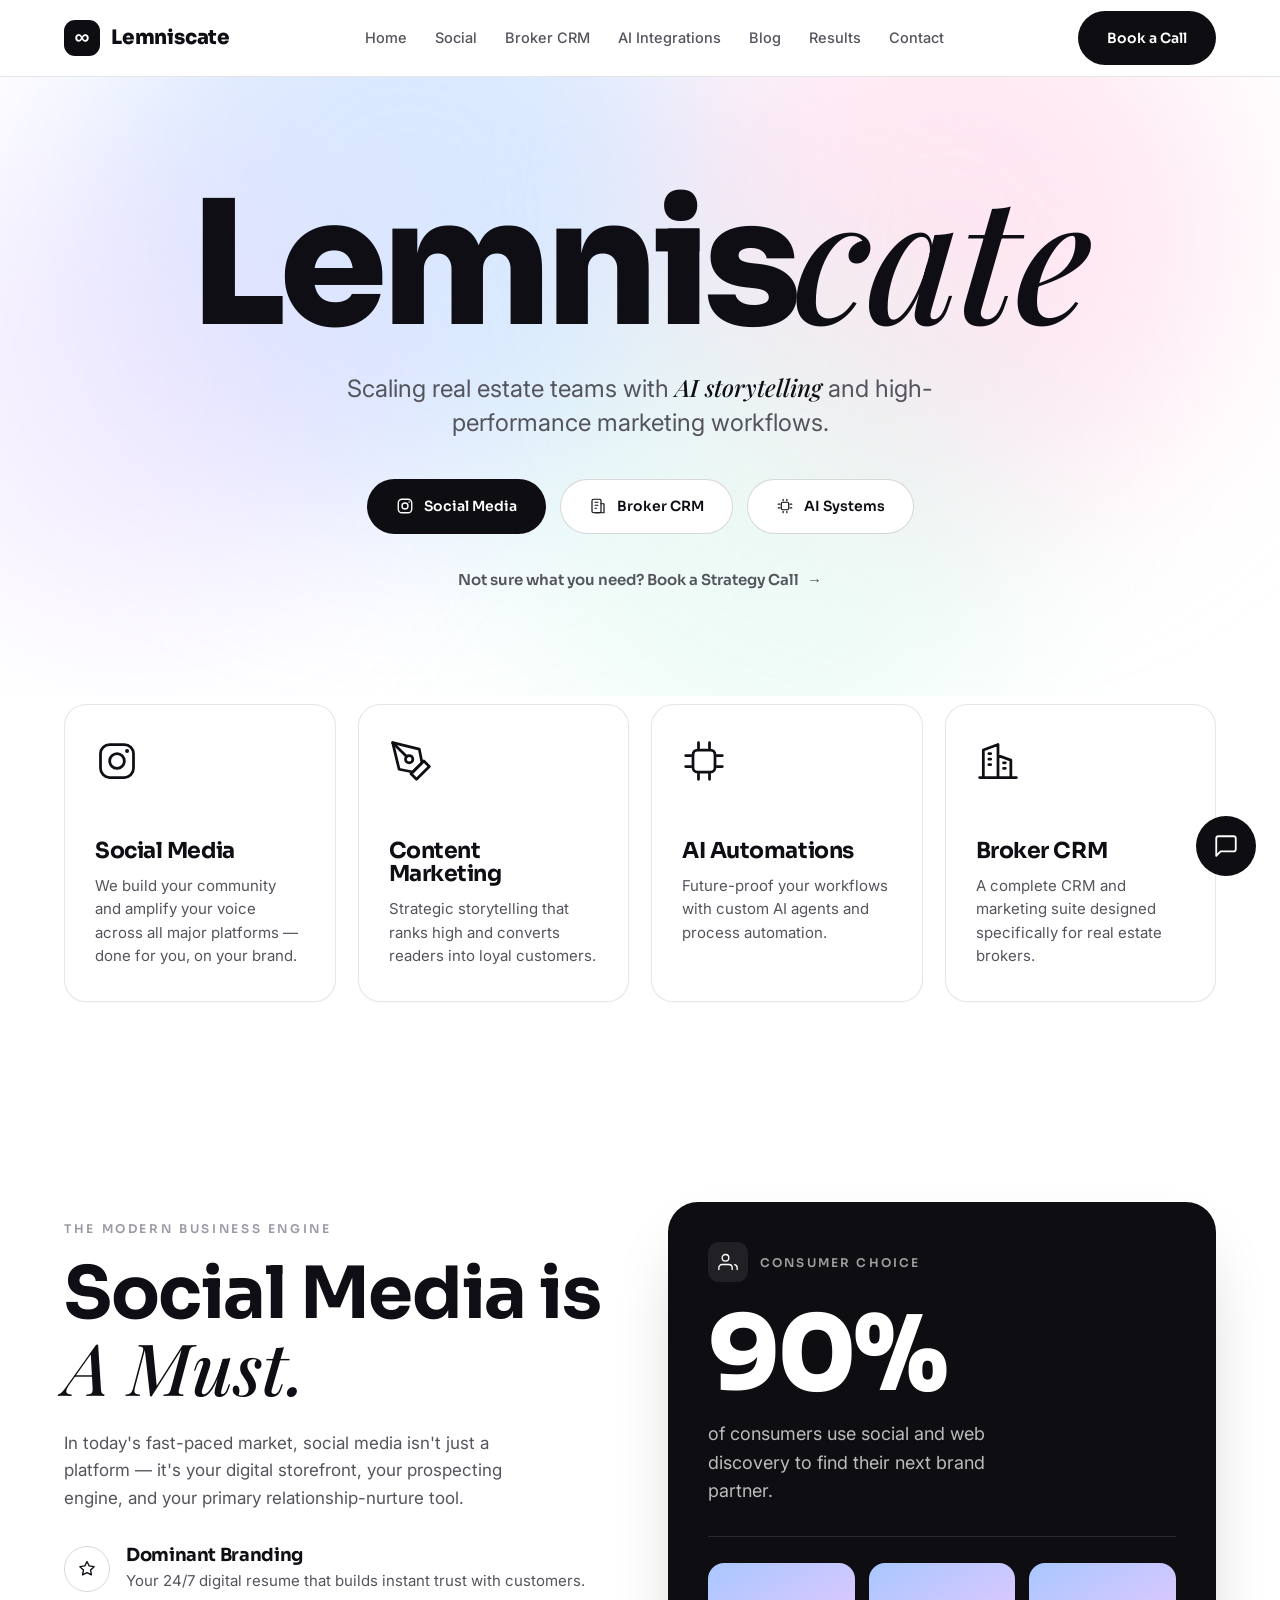
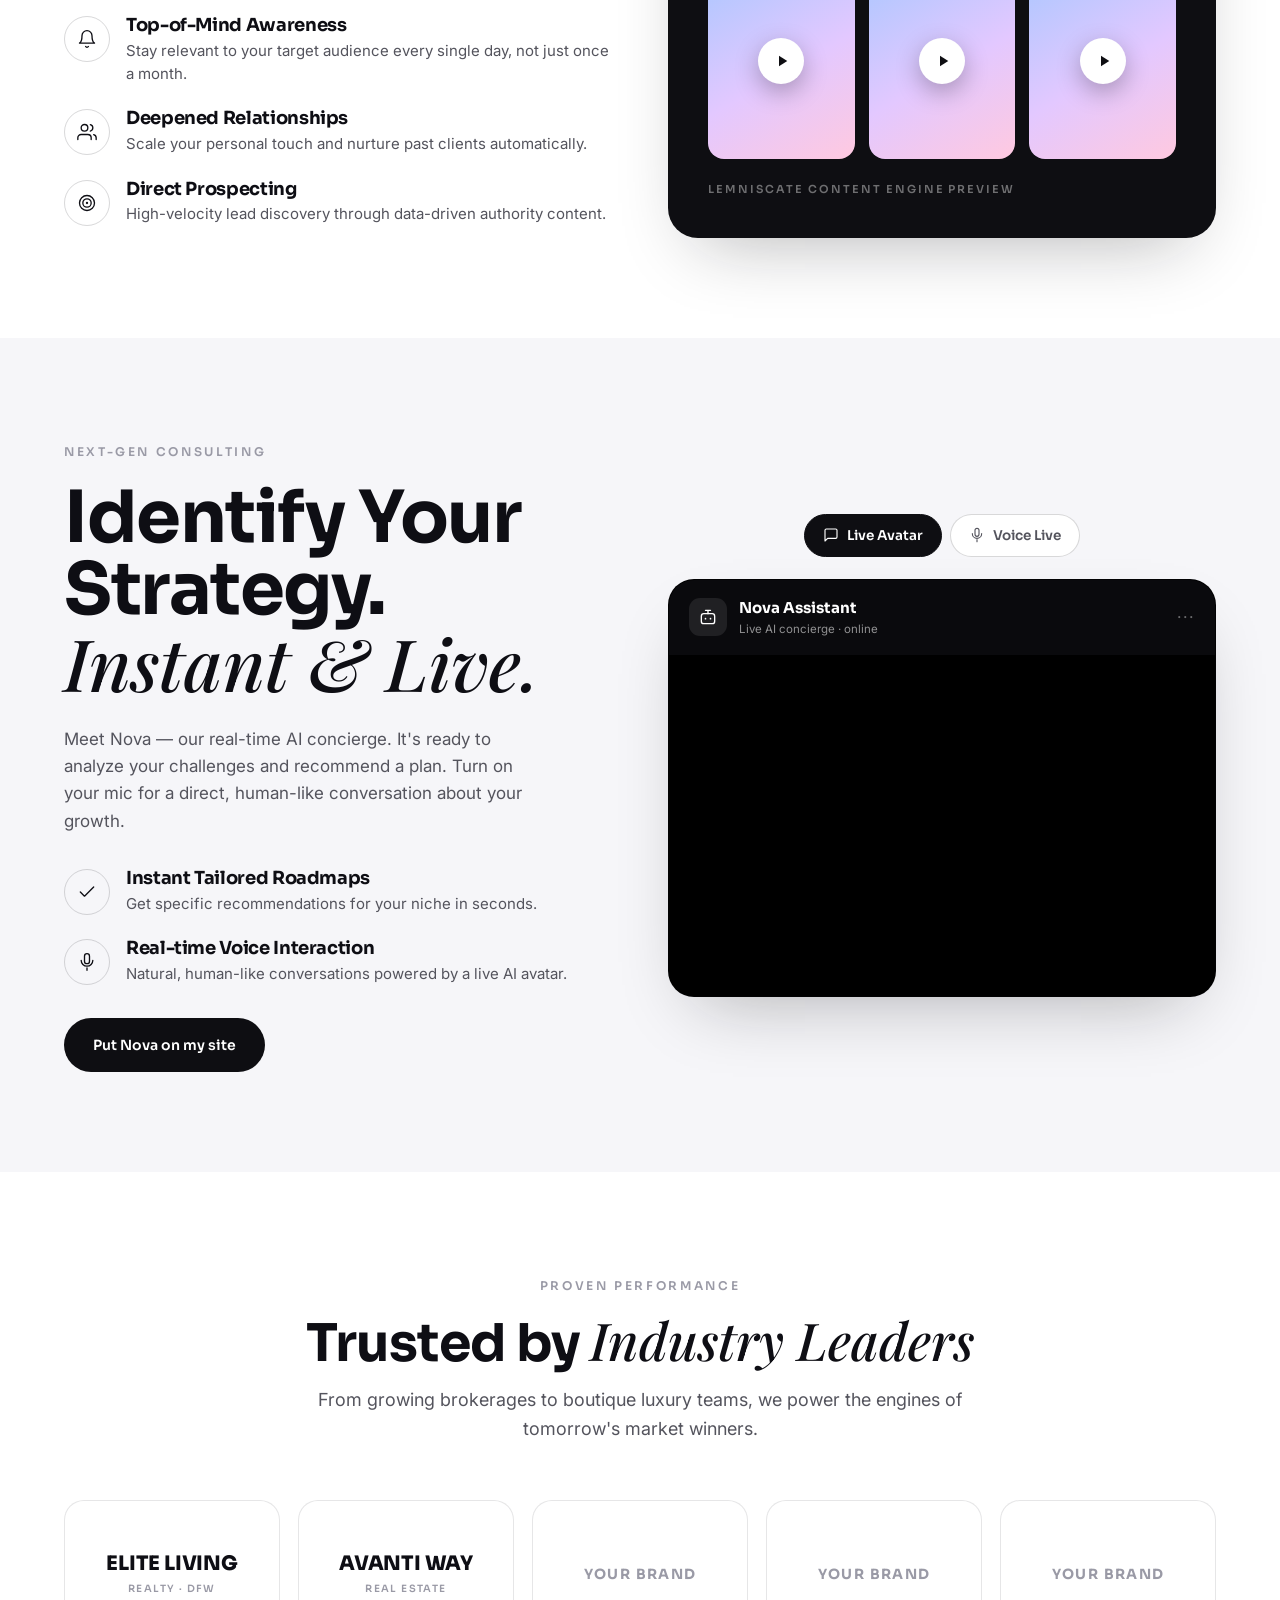
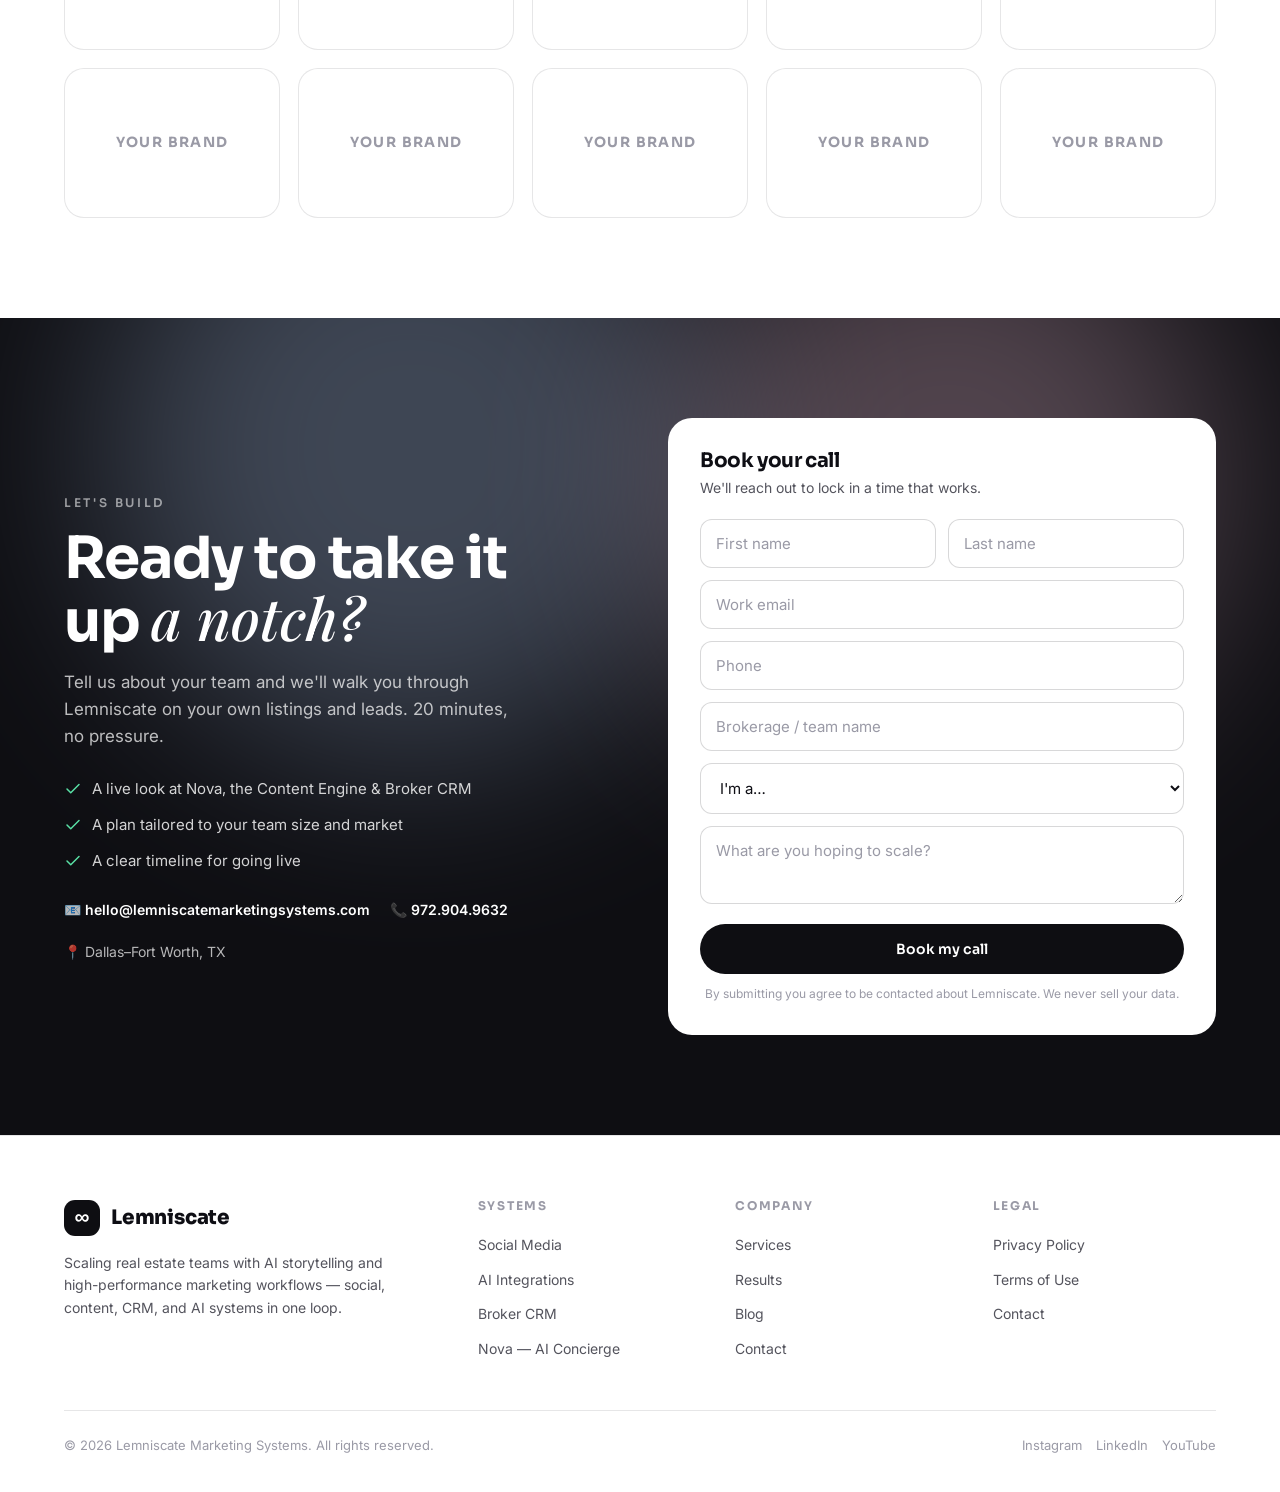
==== index.html @ b18d8cfb "Add Broker CRM page (Back Boss) Build broker-crm.html mirroring the Marketingverse Broker CRM page, " ====
<!DOCTYPE html>
<html lang="en">
<head>
<meta charset="UTF-8">
<meta name="viewport" content="width=device-width, initial-scale=1.0">
<title>Lemniscate — Scaling Real Estate Teams with AI Storytelling</title>
<meta name="description" content="Lemniscate scales real estate teams with AI storytelling and high-performance marketing workflows — automated social &amp; content, a broker CRM, and AI systems that work your leads 24/7. Book a call.">
<meta property="og:title" content="Lemniscate — AI Marketing Systems for Real Estate">
<meta property="og:description" content="Scaling brands with AI storytelling and high-performance social workflows. Automated content, a broker CRM, and AI systems in one loop.">
<meta property="og:type" content="website">
<link rel="preconnect" href="https://fonts.googleapis.com">
<link rel="preconnect" href="https://fonts.gstatic.com" crossorigin>
<link href="https://fonts.googleapis.com/css2?family=Sora:wght@400;500;600;700;800&family=Inter:wght@400;500;600&family=Playfair+Display:ital,wght@0,600;0,700;1,500;1,600&display=swap" rel="stylesheet">
<link rel="stylesheet" href="assets/styles.css">
</head>
<body>

<span id="home"></span>

<!-- ===== NAV ===== -->
<header>
  <nav class="wrap">
    <a href="#home" class="logo"><span class="mark">∞</span> Lemniscate</a>
    <div class="nav-links" id="navLinks">
      <a href="#home">Home</a>
      <a href="social.html">Social</a>
      <a href="broker-crm.html">Broker CRM</a>
      <a href="#ai">AI Integrations</a>
      <a href="#blog">Blog</a>
      <a href="#results">Results</a>
      <a href="#contact">Contact</a>
      <a href="#contact" class="btn btn-primary" style="margin-top:10px">Book a Call</a>
    </div>
    <div class="nav-cta">
      <a href="#contact" class="btn btn-primary">Book a Call</a>
      <button class="burger" id="burger" aria-label="Menu"><span></span><span></span><span></span></button>
    </div>
  </nav>
</header>

<!-- ===== HERO ===== -->
<section class="hero">
  <div class="wash"><div class="blob b1"></div><div class="blob b2"></div><div class="blob b3"></div><div class="blob b4"></div></div>
  <div class="wrap">
    <h1 class="word">Lemnis<span class="tail">cate</span></h1>
    <p class="lead">Scaling real estate teams with <span class="serif">AI storytelling</span> and high-performance marketing workflows.</p>
    <div class="hero-cta">
      <a href="social.html" class="btn btn-primary">
        <svg viewBox="0 0 24 24" fill="none" stroke="currentColor" stroke-width="1.8" stroke-linecap="round" stroke-linejoin="round"><rect x="3" y="3" width="18" height="18" rx="5"/><circle cx="12" cy="12" r="4"/><circle cx="17.5" cy="6.5" r="1" fill="currentColor" stroke="none"/></svg>
        Social Media</a>
      <a href="broker-crm.html" class="btn btn-ghost">
        <svg viewBox="0 0 24 24" fill="none" stroke="currentColor" stroke-width="1.6" stroke-linecap="round" stroke-linejoin="round"><rect x="4" y="3" width="12" height="18" rx="2"/><path d="M8 7h4M8 11h4M8 15h2"/><path d="M16 9h4v12H8"/></svg>
        Broker CRM</a>
      <a href="#ai" class="btn btn-ghost">
        <svg viewBox="0 0 24 24" fill="none" stroke="currentColor" stroke-width="1.6" stroke-linecap="round" stroke-linejoin="round"><rect x="7" y="7" width="10" height="10" rx="2"/><path d="M9.5 3v2M14.5 3v2M9.5 19v2M14.5 19v2M3 9.5h2M3 14.5h2M19 9.5h2M19 14.5h2"/></svg>
        AI Systems</a>
    </div>
    <a href="#contact" class="hero-strategy">Not sure what you need? Book a Strategy Call <span class="ar">→</span></a>
  </div>
</section>

<!-- ===== SERVICE CARDS ===== -->
<section class="sec-pad" style="padding-top:8px" id="services"><div class="wrap">
  <div class="svc-grid">
    <div class="svc" id="social">
      <div class="ic"><svg viewBox="0 0 24 24" fill="none" stroke="currentColor" stroke-linecap="round" stroke-linejoin="round"><rect x="3" y="3" width="18" height="18" rx="5"/><circle cx="12" cy="12" r="4"/><circle cx="17.5" cy="6.5" r="1.1" fill="currentColor" stroke="none"/></svg></div>
      <h3>Social Media</h3>
      <p>We build your community and amplify your voice across all major platforms — done for you, on your brand.</p>
    </div>
    <div class="svc">
      <div class="ic"><svg viewBox="0 0 24 24" fill="none" stroke="currentColor" stroke-linecap="round" stroke-linejoin="round"><path d="M12 19l7-7 3 3-7 7-3-3z"/><path d="M18 13l-1.5-7.5L2 2l3.5 14.5L13 18z"/><path d="M2 2l7.586 7.586"/><circle cx="11" cy="11" r="2"/></svg></div>
      <h3>Content Marketing</h3>
      <p>Strategic storytelling that ranks high and converts readers into loyal customers.</p>
    </div>
    <div class="svc">
      <div class="ic"><svg viewBox="0 0 24 24" fill="none" stroke="currentColor" stroke-linecap="round" stroke-linejoin="round"><rect x="6" y="6" width="12" height="12" rx="2.5"/><path d="M9 2v3M15 2v3M9 19v3M15 19v3M2 9h3M2 15h3M19 9h3M19 15h3"/></svg></div>
      <h3>AI Automations</h3>
      <p>Future-proof your workflows with custom AI agents and process automation.</p>
    </div>
    <div class="svc">
      <div class="ic"><svg viewBox="0 0 24 24" fill="none" stroke="currentColor" stroke-linecap="round" stroke-linejoin="round"><path d="M4 21V6l8-3v18M12 21V9l7 2.5V21"/><path d="M2 21h20"/><path d="M7 8h1M7 11h1M7 14h1M15 13h1M15 16h1"/></svg></div>
      <h3>Broker CRM</h3>
      <p>A complete CRM and marketing suite designed specifically for real estate brokers.</p>
    </div>
  </div>
</div></section>

<!-- ===== MODERN BUSINESS ENGINE ===== -->
<section class="sec-pad"><div class="wrap">
  <div class="split">
    <div class="copy">
      <span class="eyebrow">The Modern Business Engine</span>
      <h2>Social Media is<br><span class="serif">A Must.</span></h2>
      <p>In today's fast-paced market, social media isn't just a platform — it's your digital storefront, your prospecting engine, and your primary relationship-nurture tool.</p>
      <div class="feat-list">
        <div class="feat">
          <div class="fi"><svg viewBox="0 0 24 24" fill="none" stroke="currentColor" stroke-linecap="round" stroke-linejoin="round"><path d="M12 3l2.6 5.3 5.9.9-4.2 4.1 1 5.8-5.3-2.8-5.3 2.8 1-5.8L3.5 9.2l5.9-.9z"/></svg></div>
          <div><h4>Dominant Branding</h4><p>Your 24/7 digital resume that builds instant trust with customers.</p></div>
        </div>
        <div class="feat">
          <div class="fi"><svg viewBox="0 0 24 24" fill="none" stroke="currentColor" stroke-linecap="round" stroke-linejoin="round"><path d="M18 8a6 6 0 0 0-12 0c0 7-3 9-3 9h18s-3-2-3-9"/><path d="M13.7 21a2 2 0 0 1-3.4 0"/></svg></div>
          <div><h4>Top-of-Mind Awareness</h4><p>Stay relevant to your target audience every single day, not just once a month.</p></div>
        </div>
        <div class="feat">
          <div class="fi"><svg viewBox="0 0 24 24" fill="none" stroke="currentColor" stroke-linecap="round" stroke-linejoin="round"><path d="M17 21v-2a4 4 0 0 0-4-4H5a4 4 0 0 0-4 4v2"/><circle cx="9" cy="7" r="4"/><path d="M23 21v-2a4 4 0 0 0-3-3.87M16 3.13a4 4 0 0 1 0 7.75"/></svg></div>
          <div><h4>Deepened Relationships</h4><p>Scale your personal touch and nurture past clients automatically.</p></div>
        </div>
        <div class="feat">
          <div class="fi"><svg viewBox="0 0 24 24" fill="none" stroke="currentColor" stroke-linecap="round" stroke-linejoin="round"><circle cx="12" cy="12" r="9"/><circle cx="12" cy="12" r="5"/><circle cx="12" cy="12" r="1.4" fill="currentColor" stroke="none"/></svg></div>
          <div><h4>Direct Prospecting</h4><p>High-velocity lead discovery through data-driven authority content.</p></div>
        </div>
      </div>
    </div>
    <div class="darkcard">
      <div class="klab"><span class="kbox"><svg viewBox="0 0 24 24" fill="none" stroke="currentColor" stroke-linecap="round" stroke-linejoin="round"><path d="M17 21v-2a4 4 0 0 0-4-4H5a4 4 0 0 0-4 4v2"/><circle cx="9" cy="7" r="4"/><path d="M23 21v-2a4 4 0 0 0-3-3.87"/></svg></span> Consumer Choice</div>
      <div class="big">90%</div>
      <div class="sub">of consumers use social and web discovery to find their next brand partner.</div>
      <div class="divider"></div>
      <div class="thumbs">
        <div class="thumb"><span class="play"><svg viewBox="0 0 24 24" fill="currentColor"><path d="M8 5v14l11-7z"/></svg></span></div>
        <div class="thumb"><span class="play"><svg viewBox="0 0 24 24" fill="currentColor"><path d="M8 5v14l11-7z"/></svg></span></div>
        <div class="thumb"><span class="play"><svg viewBox="0 0 24 24" fill="currentColor"><path d="M8 5v14l11-7z"/></svg></span></div>
      </div>
      <div class="darkcap">Lemniscate Content Engine Preview</div>
    </div>
  </div>
</div></section>

<!-- ===== NEXT-GEN CONSULTING / AI ===== -->
<section class="sec-pad" style="background:var(--bg-2)" id="ai"><div class="wrap">
  <div class="split">
    <div class="copy">
      <span class="eyebrow">Next-Gen Consulting</span>
      <h2>Identify Your Strategy.<br><span class="serif">Instant &amp; Live.</span></h2>
      <p>Meet Nova — our real-time AI concierge. It's ready to analyze your challenges and recommend a plan. Turn on your mic for a direct, human-like conversation about your growth.</p>
      <div class="feat-list">
        <div class="feat">
          <div class="fi"><svg viewBox="0 0 24 24" fill="none" stroke="currentColor" stroke-linecap="round" stroke-linejoin="round"><path d="M20 6L9 17l-5-5"/></svg></div>
          <div><h4>Instant Tailored Roadmaps</h4><p>Get specific recommendations for your niche in seconds.</p></div>
        </div>
        <div class="feat">
          <div class="fi"><svg viewBox="0 0 24 24" fill="none" stroke="currentColor" stroke-linecap="round" stroke-linejoin="round"><rect x="9" y="2" width="6" height="12" rx="3"/><path d="M5 10a7 7 0 0 0 14 0M12 19v3"/></svg></div>
          <div><h4>Real-time Voice Interaction</h4><p>Natural, human-like conversations powered by a live AI avatar.</p></div>
        </div>
      </div>
      <a href="#contact" class="btn btn-primary" style="margin-top:32px">Put Nova on my site</a>
    </div>
    <div>
      <div class="nova-toggle">
        <span class="tg on"><svg viewBox="0 0 24 24" fill="none" stroke="currentColor" stroke-linecap="round" stroke-linejoin="round"><path d="M21 15a2 2 0 0 1-2 2H7l-4 4V5a2 2 0 0 1 2-2h14a2 2 0 0 1 2 2z"/></svg> Live Avatar</span>
        <span class="tg"><svg viewBox="0 0 24 24" fill="none" stroke="currentColor" stroke-linecap="round" stroke-linejoin="round"><rect x="9" y="2" width="6" height="12" rx="3"/><path d="M5 10a7 7 0 0 0 14 0M12 19v3"/></svg> Voice Live</span>
      </div>
      <div class="nova-stage">
        <div class="bar">
          <span class="bot"><svg viewBox="0 0 24 24" fill="none" stroke="currentColor" stroke-linecap="round" stroke-linejoin="round"><rect x="4" y="8" width="16" height="12" rx="3"/><path d="M12 8V4M9 4h6"/><circle cx="9" cy="14" r="1" fill="currentColor" stroke="none"/><circle cx="15" cy="14" r="1" fill="currentColor" stroke="none"/></svg></span>
          <div><div class="nm">Nova Assistant</div><div class="st">Live AI concierge · online</div></div>
          <span class="dots">···</span>
        </div>
        <iframe id="novaAvatar" allow="microphone" title="Nova — Lemniscate AI Concierge"></iframe>
      </div>
    </div>
  </div>
</div></section>

<!-- ===== PROVEN PERFORMANCE / TRUSTED BY ===== -->
<section class="sec-pad" id="results"><div class="wrap">
  <div class="sec-head">
    <span class="eyebrow">Proven Performance</span>
    <h2>Trusted by <span class="serif">Industry Leaders</span></h2>
    <p>From growing brokerages to boutique luxury teams, we power the engines of tomorrow's market winners.</p>
  </div>
  <!-- Replace the placeholder tiles below with real client logos/names as they come online.
       Only Elite Living Realty and Avanti Way are shown as real relationships — do NOT
       add brands Lemniscate hasn't actually worked with. -->
  <div class="trust-grid">
    <div class="lg"><div><div class="nm">ELITE LIVING</div><div class="sm">Realty · DFW</div></div></div>
    <div class="lg"><div><div class="nm">AVANTI WAY</div><div class="sm">Real Estate</div></div></div>
    <div class="lg ph"><div class="nm">Your Brand</div></div>
    <div class="lg ph"><div class="nm">Your Brand</div></div>
    <div class="lg ph"><div class="nm">Your Brand</div></div>
    <div class="lg ph"><div class="nm">Your Brand</div></div>
    <div class="lg ph"><div class="nm">Your Brand</div></div>
    <div class="lg ph"><div class="nm">Your Brand</div></div>
    <div class="lg ph"><div class="nm">Your Brand</div></div>
    <div class="lg ph"><div class="nm">Your Brand</div></div>
  </div>
</div></section>

<!-- ===== BLOG (placeholder anchor) ===== -->
<span id="blog"></span>

<!-- ===== FINAL CTA / CONTACT ===== -->
<section class="cta sec-pad" id="contact">
  <div class="wash"><div class="blob b1"></div><div class="blob b2"></div></div>
  <div class="wrap">
    <div class="cta-grid">
      <div>
        <span class="eyebrow" style="color:rgba(255,255,255,.55)">Let's build</span>
        <h2 style="margin-top:14px">Ready to take it<br>up <span class="serif">a notch?</span></h2>
        <p class="lead">Tell us about your team and we'll walk you through Lemniscate on your own listings and leads. 20 minutes, no pressure.</p>
        <div class="pt"><svg viewBox="0 0 24 24" fill="none" stroke="currentColor" stroke-width="2" stroke-linecap="round" stroke-linejoin="round"><path d="M20 6L9 17l-5-5"/></svg> A live look at Nova, the Content Engine &amp; Broker CRM</div>
        <div class="pt"><svg viewBox="0 0 24 24" fill="none" stroke="currentColor" stroke-width="2" stroke-linecap="round" stroke-linejoin="round"><path d="M20 6L9 17l-5-5"/></svg> A plan tailored to your team size and market</div>
        <div class="pt"><svg viewBox="0 0 24 24" fill="none" stroke="currentColor" stroke-width="2" stroke-linecap="round" stroke-linejoin="round"><path d="M20 6L9 17l-5-5"/></svg> A clear timeline for going live</div>
        <div class="ways">
          <span>📧 <a href="mailto:hello@lemniscatemarketingsystems.com">hello@lemniscatemarketingsystems.com</a></span>
          <span>📞 <a href="tel:9729049632">972.904.9632</a></span>
          <span>📍 Dallas–Fort Worth, TX</span>
        </div>
      </div>
      <div class="form-card">
        <h3>Book your call</h3>
        <div class="fh">We'll reach out to lock in a time that works.</div>
        <div id="formMsg" class="form-msg"></div>
        <form id="demoForm" novalidate>
          <div class="row2">
            <div class="fld"><input id="fFirst" type="text" placeholder="First name" autocomplete="given-name" required></div>
            <div class="fld"><input id="fLast" type="text" placeholder="Last name" autocomplete="family-name"></div>
          </div>
          <div class="fld"><input id="fEmail" type="email" placeholder="Work email" autocomplete="email" required></div>
          <div class="fld"><input id="fPhone" type="tel" placeholder="Phone" autocomplete="tel" required></div>
          <div class="fld"><input id="fCompany" type="text" placeholder="Brokerage / team name"></div>
          <div class="fld"><select id="fRole">
            <option value="">I'm a…</option>
            <option>Solo agent</option><option>Team lead</option><option>Broker / owner</option><option>Marketing / ops</option><option>Other</option>
          </select></div>
          <div class="fld"><textarea id="fMsg" placeholder="What are you hoping to scale?"></textarea></div>
          <button type="submit" class="btn btn-primary" id="fSubmit" style="width:100%">Book my call</button>
          <div class="form-note">By submitting you agree to be contacted about Lemniscate. We never sell your data.</div>
        </form>
      </div>
    </div>
  </div>
</section>

<!-- ===== FOOTER ===== -->
<footer><div class="wrap">
  <div class="foot-grid">
    <div class="foot-brand">
      <a href="#home" class="logo"><span class="mark">∞</span> Lemniscate</a>
      <p>Scaling real estate teams with AI storytelling and high-performance marketing workflows — social, content, CRM, and AI systems in one loop.</p>
    </div>
    <div class="foot-col"><h4>Systems</h4>
      <a href="social.html">Social Media</a>
      <a href="#ai">AI Integrations</a>
      <a href="broker-crm.html">Broker CRM</a>
      <a href="#ai">Nova — AI Concierge</a>
    </div>
    <div class="foot-col"><h4>Company</h4>
      <a href="#services">Services</a>
      <a href="#results">Results</a>
      <a href="#blog">Blog</a>
      <a href="#contact">Contact</a>
    </div>
    <div class="foot-col"><h4>Legal</h4>
      <a href="/privacy-policy.html">Privacy Policy</a>
      <a href="/terms-of-use.html">Terms of Use</a>
      <a href="mailto:hello@lemniscatemarketingsystems.com">Contact</a>
    </div>
  </div>
  <div class="foot-bottom">
    <span>© <span id="yr"></span> Lemniscate Marketing Systems. All rights reserved.</span>
    <div class="soc"><a href="#">Instagram</a><a href="#">LinkedIn</a><a href="#">YouTube</a></div>
  </div>
</div></footer>

<!-- ===== FLOATING BUTTONS ===== -->
<button class="to-top" id="toTop" aria-label="Back to top"><svg viewBox="0 0 24 24" fill="none" stroke="currentColor" stroke-width="2" stroke-linecap="round" stroke-linejoin="round"><path d="M12 19V5M5 12l7-7 7 7"/></svg></button>
<a class="chat-fab" href="#contact" aria-label="Chat with us"><svg viewBox="0 0 24 24" fill="none" stroke="currentColor" stroke-width="1.7" stroke-linecap="round" stroke-linejoin="round"><path d="M21 15a2 2 0 0 1-2 2H7l-4 4V5a2 2 0 0 1 2-2h14a2 2 0 0 1 2 2z"/></svg></a>

<script src="assets/app.js"></script>

<!-- ============================================================
     GHL CHAT WIDGET (bottom-right) — optional.
     To use a real LeadConnector chat widget instead of the static
     chat button above, add Lemniscate's widget id and uncomment:
  <script src="https://beta.leadconnectorhq.com/loader.js"
          data-resources-url="https://beta.leadconnectorhq.com/chat-widget/loader.js"
          data-widget-id="YOUR_LEMNISCATE_WIDGET_ID"></script>
     ============================================================ -->

</body>
</html>
---- assets/styles.css ----
:root{
    --bg:#ffffff; --bg-2:#f6f6f9; --panel:#ffffff; --dark:#0e0e12;
    --ink:#0e0e14; --ink-2:#54545d; --ink-3:#9a9aa6;
    --line:rgba(14,14,20,.10); --line-2:rgba(14,14,20,.16);
    --accent:#635bff;
    --shadow:0 1px 2px rgba(14,14,20,.04),0 18px 44px -22px rgba(14,14,20,.22);
    --shadow-lg:0 30px 70px -30px rgba(14,14,20,.32);
    --ease:cubic-bezier(.16,1,.3,1);
    --wrap:1200px;
  }
  *{margin:0;padding:0;box-sizing:border-box}
  html{scroll-behavior:smooth;overflow-x:clip}
  body{font-family:'Inter',system-ui,sans-serif;background:var(--bg);color:var(--ink);line-height:1.6;-webkit-font-smoothing:antialiased;overflow-x:clip}
  a{color:inherit;text-decoration:none}
  h1,h2,h3,h4{font-family:'Sora',sans-serif;font-weight:700;letter-spacing:-.02em;line-height:1.05}
  .serif{font-family:'Playfair Display',serif;font-style:italic;font-weight:500;letter-spacing:0}
  .wrap{max-width:var(--wrap);margin:0 auto;padding:0 24px}
  .eyebrow{display:inline-flex;align-items:center;gap:9px;font-family:'Sora',sans-serif;font-weight:600;font-size:12px;letter-spacing:.22em;text-transform:uppercase;color:var(--ink-3)}
  .btn{display:inline-flex;align-items:center;justify-content:center;gap:10px;font-family:'Sora',sans-serif;font-weight:600;font-size:14px;padding:15px 28px;border-radius:100px;cursor:pointer;border:1px solid transparent;transition:.25s var(--ease);white-space:nowrap}
  .btn svg{width:18px;height:18px}
  .btn-primary{background:var(--dark);color:#fff}
  .btn-primary:hover{transform:translateY(-2px);box-shadow:var(--shadow-lg)}
  .btn-ghost{background:#fff;border-color:var(--line-2);color:var(--ink)}
  .btn-ghost:hover{border-color:var(--ink);transform:translateY(-2px)}
  .btn-light{background:#fff;color:var(--dark)}
  .btn-light:hover{transform:translateY(-2px);box-shadow:0 20px 50px -20px rgba(0,0,0,.5)}
  section{position:relative}
  .sec-pad{padding:100px 0}
  .sec-head{max-width:720px;margin:0 auto 56px;text-align:center}
  .sec-head h2{font-size:clamp(30px,4.8vw,52px);margin:16px 0 14px}
  .sec-head p{color:var(--ink-2);font-size:clamp(15px,2vw,18px)}

  /* ---------- nav ---------- */
  header{position:sticky;top:0;z-index:100;background:rgba(255,255,255,.82);border-bottom:1px solid var(--line)}
  @supports((backdrop-filter:blur(1px)) or (-webkit-backdrop-filter:blur(1px))){
    @media(min-width:981px){header{background:rgba(255,255,255,.68);backdrop-filter:blur(16px) saturate(150%);-webkit-backdrop-filter:blur(16px) saturate(150%)}}
  }
  nav{display:flex;align-items:center;justify-content:space-between;gap:18px;height:76px}
  .logo{display:flex;align-items:center;gap:11px;font-family:'Sora',sans-serif;font-weight:800;font-size:20px;letter-spacing:-.01em}
  .logo .mark{width:36px;height:36px;display:grid;place-items:center;font-size:21px;border-radius:11px;background:var(--dark);color:#fff}
  .nav-links{display:flex;align-items:center;gap:28px}
  .nav-links a{font-size:14.5px;color:var(--ink-2);font-weight:500;transition:.2s}
  .nav-links a:hover{color:var(--ink)}
  .nav-links .btn-primary{display:none}
  .nav-cta{display:flex;align-items:center;gap:14px}
  .burger{display:none;flex-direction:column;gap:5px;background:none;border:0;cursor:pointer;padding:8px}
  .burger span{width:24px;height:2px;background:var(--ink);border-radius:2px;transition:.3s}

  /* ---------- pastel washes ---------- */
  .wash{position:absolute;inset:0;z-index:0;pointer-events:none;overflow:hidden}
  .wash .blob{position:absolute;border-radius:50%;filter:blur(90px)}
  .wash .b1{width:620px;height:620px;background:#bcd7ff;top:-180px;left:8%;opacity:.55}
  .wash .b2{width:560px;height:560px;background:#ffcfe6;top:-120px;right:4%;opacity:.5}
  .wash .b3{width:520px;height:520px;background:#d3f7ea;top:180px;left:40%;opacity:.4}
  .wash .b4{width:480px;height:480px;background:#e7d9ff;top:60px;left:-8%;opacity:.45}

  /* ---------- hero ---------- */
  .hero{position:relative;overflow:hidden;padding:96px 0 104px;text-align:center}
  .hero .wrap{position:relative;z-index:1}
  .hero .word{font-family:'Sora',sans-serif;font-weight:800;letter-spacing:-.04em;line-height:.92;font-size:clamp(64px,13.5vw,190px)}
  .hero .word .tail{font-family:'Playfair Display',serif;font-style:italic;font-weight:500;letter-spacing:-.01em}
  .hero p.lead{max-width:640px;margin:26px auto 40px;font-size:clamp(18px,2.4vw,24px);color:var(--ink-2);line-height:1.4}
  .hero p.lead .serif{color:var(--ink)}
  .hero-cta{display:flex;gap:14px;justify-content:center;flex-wrap:wrap}
  .hero-strategy{margin-top:34px;font-family:'Sora',sans-serif;font-weight:600;font-size:15px;color:var(--ink-2);display:inline-flex;align-items:center;gap:8px;transition:.2s}
  .hero-strategy:hover{color:var(--ink)}
  .hero-strategy .ar{transition:.25s var(--ease)}
  .hero-strategy:hover .ar{transform:translateX(4px)}

  /* ---------- service cards ---------- */
  .svc-grid{display:grid;grid-template-columns:repeat(4,1fr);gap:22px}
  .svc{background:var(--panel);border:1px solid var(--line);border-radius:22px;padding:34px 30px;transition:.28s var(--ease);box-shadow:0 1px 2px rgba(14,14,20,.03)}
  .svc:hover{transform:translateY(-5px);box-shadow:var(--shadow-lg);border-color:var(--line-2)}
  .svc .ic{width:44px;height:44px;color:var(--ink);margin-bottom:56px}
  .svc .ic svg{width:44px;height:44px;stroke-width:1.5}
  .svc h3{font-size:22px;margin-bottom:12px}
  .svc p{color:var(--ink-2);font-size:15px;line-height:1.55}

  /* ---------- split feature ---------- */
  .split{display:grid;grid-template-columns:1fr 1fr;gap:56px;align-items:center}
  .split .copy h2{font-size:clamp(38px,6vw,72px);margin:18px 0 22px;line-height:1}
  .split .copy>p{color:var(--ink-2);font-size:17px;max-width:44ch;margin-bottom:34px}
  .feat-list{display:grid;gap:24px}
  .feat{display:flex;gap:16px}
  .feat .fi{flex:0 0 46px;width:46px;height:46px;border-radius:50%;border:1px solid var(--line-2);display:grid;place-items:center;color:var(--ink)}
  .feat .fi svg{width:20px;height:20px;stroke-width:1.6}
  .feat h4{font-family:'Sora',sans-serif;font-size:18px;font-weight:700;margin-bottom:5px}
  .feat p{color:var(--ink-2);font-size:15px;line-height:1.5}

  /* ---------- dark stat card ---------- */
  .darkcard{background:var(--dark);border-radius:30px;padding:40px;color:#fff;position:relative;overflow:hidden;box-shadow:var(--shadow-lg)}
  .darkcard .klab{display:flex;align-items:center;gap:12px;font-family:'Sora',sans-serif;font-size:12px;font-weight:600;letter-spacing:.18em;text-transform:uppercase;color:rgba(255,255,255,.6);margin-bottom:26px}
  .darkcard .kbox{width:40px;height:40px;border-radius:11px;background:rgba(255,255,255,.08);display:grid;place-items:center;color:#fff}
  .darkcard .kbox svg{width:20px;height:20px;stroke-width:1.6}
  .darkcard .big{font-family:'Sora',sans-serif;font-weight:800;font-size:clamp(64px,9vw,104px);line-height:.9;letter-spacing:-.03em}
  .darkcard .sub{color:rgba(255,255,255,.72);font-size:18px;max-width:30ch;margin:18px 0 30px}
  .darkcard .divider{height:1px;background:rgba(255,255,255,.12);margin:0 0 26px}
  .thumbs{display:grid;grid-template-columns:repeat(3,1fr);gap:14px}
  .thumb{aspect-ratio:3/4;border-radius:16px;background:linear-gradient(150deg,#a9c7ff,#e3c8ff 55%,#ffc9e0);display:grid;place-items:center}
  .thumb .play{width:46px;height:46px;border-radius:50%;background:#fff;display:grid;place-items:center;color:var(--dark);box-shadow:0 8px 24px rgba(0,0,0,.28)}
  .thumb .play svg{width:18px;height:18px;margin-left:2px}
  .darkcap{margin-top:22px;font-family:'Sora',sans-serif;font-size:11px;font-weight:600;letter-spacing:.18em;text-transform:uppercase;color:rgba(255,255,255,.4)}

  /* ---------- nova live card ---------- */
  .nova-stage{border-radius:26px;overflow:hidden;border:1px solid var(--line-2);background:#000;box-shadow:var(--shadow-lg)}
  .nova-stage .bar{display:flex;align-items:center;gap:12px;background:#0a0a0d;padding:16px 20px;color:#fff}
  .nova-stage .bar .bot{width:38px;height:38px;border-radius:11px;background:rgba(255,255,255,.09);display:grid;place-items:center}
  .nova-stage .bar .bot svg{width:20px;height:20px;stroke-width:1.6;color:#fff}
  .nova-stage .bar .nm{font-family:'Sora',sans-serif;font-weight:700;font-size:15px}
  .nova-stage .bar .st{font-size:11.5px;color:rgba(255,255,255,.55)}
  .nova-stage .bar .dots{margin-left:auto;color:rgba(255,255,255,.4);letter-spacing:2px}
  .nova-stage iframe{display:block;width:100%;aspect-ratio:16/10;border:0;background:#000}
  .nova-toggle{display:flex;justify-content:center;gap:8px;margin-bottom:22px}
  .nova-toggle .tg{display:inline-flex;align-items:center;gap:8px;font-family:'Sora',sans-serif;font-weight:600;font-size:13.5px;padding:10px 18px;border-radius:100px;border:1px solid var(--line-2);background:#fff;color:var(--ink-2)}
  .nova-toggle .tg.on{background:var(--dark);color:#fff;border-color:var(--dark)}
  .nova-toggle .tg svg{width:16px;height:16px;stroke-width:1.7}

  /* ---------- trusted logos ---------- */
  .trust-grid{display:grid;grid-template-columns:repeat(5,1fr);gap:18px;margin-top:12px}
  .lg{background:rgba(255,255,255,.5);border:1px solid var(--line);border-radius:20px;min-height:150px;display:grid;place-items:center;text-align:center;padding:20px;transition:.25s var(--ease)}
  .lg:hover{background:#fff;box-shadow:var(--shadow);transform:translateY(-3px)}
  .lg .nm{font-family:'Sora',sans-serif;font-weight:800;font-size:20px;letter-spacing:-.01em;color:var(--ink);line-height:1.05}
  .lg .sm{font-family:'Sora',sans-serif;font-weight:600;font-size:10px;letter-spacing:.14em;text-transform:uppercase;color:var(--ink-3);margin-top:7px}
  .lg.ph .nm{color:var(--ink-3);font-weight:700;font-size:14px;letter-spacing:.1em;text-transform:uppercase}

  /* ---------- final cta / contact ---------- */
  .cta{position:relative;overflow:hidden;background:var(--dark);color:#fff}
  .cta .wash .blob{opacity:.28;filter:blur(100px)}
  .cta .wrap{position:relative;z-index:1}
  .cta-grid{display:grid;grid-template-columns:1fr 1fr;gap:56px;align-items:center}
  .cta h2{font-size:clamp(34px,5vw,58px);line-height:1.02;margin-bottom:18px}
  .cta h2 .serif{font-weight:500}
  .cta .lead{color:rgba(255,255,255,.72);font-size:17px;max-width:42ch;margin-bottom:26px}
  .cta .pt{display:flex;gap:10px;align-items:center;color:rgba(255,255,255,.82);font-size:15px;margin-bottom:12px}
  .cta .pt svg{width:18px;height:18px;color:#59e0a5;flex:0 0 auto}
  .cta .ways{margin-top:26px;display:flex;flex-wrap:wrap;gap:20px;font-size:14px;color:rgba(255,255,255,.7)}
  .cta .ways a{color:#fff;font-weight:600}
  .form-card{background:#fff;border-radius:24px;padding:32px;color:var(--ink)}
  .form-card h3{font-family:'Sora',sans-serif;font-size:20px;margin-bottom:6px}
  .form-card .fh{color:var(--ink-2);font-size:14px;margin-bottom:20px}
  form .fld{margin-bottom:12px}
  form input,form textarea,form select{width:100%;background:#fff;border:1px solid var(--line-2);border-radius:12px;padding:14px 15px;color:var(--ink);font-family:inherit;font-size:15px}
  form input::placeholder,form textarea::placeholder{color:var(--ink-3)}
  form input:focus,form textarea:focus,form select:focus{outline:none;border-color:var(--accent)}
  form textarea{min-height:78px;resize:vertical}
  form .row2{display:grid;grid-template-columns:1fr 1fr;gap:12px}
  .form-msg{display:none;font-size:14px;border-radius:12px;padding:12px 14px;margin-bottom:12px}
  .form-msg.ok{display:block;background:rgba(32,178,106,.10);color:#178a52;border:1px solid rgba(32,178,106,.28)}
  .form-msg.err{display:block;background:rgba(216,80,63,.10);color:#c0402f;border:1px solid rgba(216,80,63,.28)}
  .form-note{font-size:12px;color:var(--ink-3);margin-top:10px;text-align:center}

  /* ---------- footer ---------- */
  footer{border-top:1px solid var(--line);background:var(--bg);padding:64px 0 36px}
  .foot-grid{display:grid;grid-template-columns:1.7fr 1fr 1fr 1fr;gap:34px;margin-bottom:44px}
  .foot-brand p{color:var(--ink-2);font-size:14px;margin:16px 0;max-width:36ch}
  .foot-col h4{font-family:'Sora',sans-serif;font-size:12px;letter-spacing:.14em;text-transform:uppercase;color:var(--ink-3);margin-bottom:16px}
  .foot-col a{display:block;color:var(--ink-2);font-size:14px;padding:6px 0;transition:.2s}
  .foot-col a:hover{color:var(--ink)}
  .foot-bottom{border-top:1px solid var(--line);padding-top:24px;display:flex;justify-content:space-between;gap:16px;flex-wrap:wrap;color:var(--ink-3);font-size:13px}
  .foot-bottom .soc{display:flex;gap:14px}
  .foot-bottom .soc a:hover{color:var(--ink)}

  /* ---------- floating buttons ---------- */
  .to-top{position:fixed;left:24px;bottom:24px;width:52px;height:52px;border-radius:50%;background:var(--dark);color:#fff;display:grid;place-items:center;z-index:90;box-shadow:var(--shadow-lg);opacity:0;transform:translateY(12px);pointer-events:none;transition:.3s var(--ease);border:0;cursor:pointer}
  .to-top.show{opacity:1;transform:none;pointer-events:auto}
  .to-top svg{width:20px;height:20px}
  .chat-fab{position:fixed;right:24px;bottom:24px;width:60px;height:60px;border-radius:50%;background:var(--dark);color:#fff;display:grid;place-items:center;z-index:90;box-shadow:var(--shadow-lg);cursor:pointer;transition:.25s var(--ease)}
  .chat-fab:hover{transform:translateY(-3px)}
  .chat-fab svg{width:26px;height:26px}

  /* ---------- responsive ---------- */
  @media(max-width:980px){
    .nav-links{position:fixed;inset:0 0 0 auto;width:82%;max-width:340px;flex-direction:column;align-items:flex-start;justify-content:flex-start;gap:4px;background:#fff;border-left:1px solid var(--line);padding:96px 28px 32px;transform:translateX(105%);transition:transform .4s var(--ease);z-index:120;box-shadow:-24px 0 70px rgba(0,0,0,.12)}
    .nav-links.open{transform:none}
    .nav-links a{font-size:17px;padding:14px 0;width:100%;border-bottom:1px solid var(--line);color:var(--ink)}
    .burger{display:flex;z-index:130}
    .nav-cta .btn-primary{display:none}
    .nav-links .btn-primary{display:inline-flex}
    .svc-grid{grid-template-columns:1fr 1fr}
    .svc .ic{margin-bottom:28px}
    .split{grid-template-columns:1fr;gap:36px}
    .split .copy{text-align:center}.split .copy>p{margin-left:auto;margin-right:auto}
    .feat{text-align:left}
    .cta-grid{grid-template-columns:1fr;gap:36px}
    .trust-grid{grid-template-columns:repeat(3,1fr)}
    .foot-grid{grid-template-columns:1fr 1fr;gap:28px}
  }
  @media(max-width:560px){
    .sec-pad{padding:68px 0}
    .hero{padding:64px 0 76px}
    .svc-grid{grid-template-columns:1fr}
    .trust-grid{grid-template-columns:repeat(2,1fr)}
    .thumbs{grid-template-columns:repeat(3,1fr)}
    .foot-grid{grid-template-columns:1fr}
    form .row2{grid-template-columns:1fr}
    .darkcard,.form-card{padding:26px}
    .to-top{left:16px;bottom:16px}.chat-fab{right:16px;bottom:16px}
  }

  /* ============================================================
     SOCIAL PAGE
     ============================================================ */
  .nav-links a.active{color:var(--ink);font-weight:600}

  /* --- social hero --- */
  .social-hero{overflow:hidden;padding:60px 0 90px}
  .social-hero .shero{display:grid;grid-template-columns:1fr 1.02fr;gap:48px;align-items:center}
  .social-hero .eyebrow{color:var(--accent)}
  .social-hero h1{font-family:'Sora',sans-serif;font-weight:800;font-size:clamp(38px,5.6vw,68px);line-height:1;letter-spacing:-.02em;margin:16px 0 26px}
  .social-hero .body p{color:var(--ink-2);font-size:16.5px;line-height:1.62;margin-bottom:16px;max-width:54ch}
  .social-hero .body strong{color:var(--ink);font-weight:600}
  .social-hero .body p:last-child{margin-bottom:0}

  /* phone mockup */
  .phone-stage{position:relative;display:grid;place-items:center;min-height:600px}
  .phone{width:288px;background:#0e0e12;border-radius:42px;padding:11px;box-shadow:0 44px 96px -34px rgba(14,14,20,.55);position:relative;z-index:2}
  .phone .screen{background:#fff;border-radius:32px;overflow:hidden}
  .phone .ph-top{display:flex;align-items:center;justify-content:space-between;padding:16px 16px 8px}
  .phone .ph-top .h{font-family:'Playfair Display',serif;font-style:italic;font-weight:600;font-size:17px;color:#0e0e12}
  .phone .ph-top .ic{display:flex;gap:12px;color:#0e0e12}
  .phone .ph-top .ic svg{width:20px;height:20px;stroke-width:1.7}
  .phone .stories{display:flex;gap:12px;padding:4px 14px 12px}
  .phone .story{text-align:center;font-size:9.5px;color:var(--ink-2);flex:1}
  .phone .story .ring{display:block;width:46px;height:46px;border-radius:50%;margin:0 auto 6px}
  .phone .grid3{display:grid;grid-template-columns:repeat(3,1fr);gap:2px}
  .phone .cell{aspect-ratio:3/4.4;position:relative;display:grid;place-items:center}
  .phone .cell .dot{width:32px;height:32px;border-radius:50%;background:rgba(255,255,255,.30)}
  .phone .cell .reel{position:absolute;left:7px;bottom:7px;display:flex;align-items:center;gap:4px;font-size:9px;color:#fff;font-weight:600}
  .phone .cell .reel svg{width:9px;height:9px;fill:#fff}

  .float-badge{position:absolute;z-index:3;background:#fff;border-radius:15px;box-shadow:0 20px 44px -18px rgba(14,14,20,.42);padding:11px 15px;display:flex;align-items:center;gap:10px;font-size:13px;font-weight:600;line-height:1.25}
  .float-badge .ico{width:28px;height:28px;border-radius:9px;display:grid;place-items:center;color:#fff;flex:0 0 auto}
  .float-badge .ico svg{width:15px;height:15px;stroke-width:2}
  .float-badge small{color:var(--ink-3);font-weight:500}
  .float-badge.dark{background:var(--dark);color:#fff}
  .fb-likes{top:8%;left:-2%}.fb-likes .ico{background:#ff4d6a}
  .fb-dms{top:36%;left:-7%}.fb-dms .ico{background:#635bff}
  .fb-followers{bottom:16%;left:-3%}.fb-followers .ico{background:#20b26a}
  .fb-comment{top:26%;right:-3%;max-width:200px;font-weight:500}.fb-comment b{color:#635bff}
  .fb-reach{bottom:9%;right:2%}.fb-reach .ico{background:rgba(255,255,255,.14)}

  /* --- why social / portrait video --- */
  .portrait-sec{text-align:center}
  .portrait-sec h2{font-size:clamp(28px,4.6vw,48px);margin-bottom:44px}
  .portrait{width:min(340px,84vw);margin:0 auto;aspect-ratio:9/16;border-radius:28px;overflow:hidden;position:relative;background:linear-gradient(160deg,#d9e6ff,#efd9ec 60%,#d6f6ee);box-shadow:0 44px 96px -34px rgba(14,14,20,.4);display:grid;place-items:center}
  .portrait iframe,.portrait video{position:absolute;inset:0;width:100%;height:100%;border:0;object-fit:cover}
  .portrait .play{width:66px;height:66px;border-radius:50%;background:rgba(14,14,18,.82);display:grid;place-items:center;color:#fff;z-index:1}
  .portrait .play svg{width:24px;height:24px;margin-left:3px}

  /* --- showcase gallery --- */
  .showcase-grid{display:grid;grid-template-columns:repeat(2,1fr);gap:16px}
  .vid{border-radius:18px;overflow:hidden;aspect-ratio:16/9;position:relative;display:grid;place-items:center;box-shadow:var(--shadow);background:linear-gradient(145deg,#1a1a24,#33334d)}
  .vid.g2{background:linear-gradient(145deg,#e7e7ee,#cfd6e6)}
  .vid.g3{background:linear-gradient(145deg,#123,#2a5c57)}
  .vid.g4{background:linear-gradient(145deg,#5a4a2a,#8a7a3a)}
  .vid.feature{grid-column:1/-1;aspect-ratio:21/8}
  .vid .play{display:inline-flex;align-items:center;gap:9px;background:#fff;color:var(--dark);font-family:'Sora',sans-serif;font-weight:600;font-size:14px;padding:11px 20px;border-radius:100px;box-shadow:0 10px 30px rgba(0,0,0,.3)}
  .vid .play.round{width:52px;height:52px;padding:0;justify-content:center;border-radius:50%}
  .vid .play svg{width:16px;height:16px;fill:var(--dark)}
  .vid .dur{position:absolute;right:11px;bottom:11px;background:rgba(0,0,0,.6);color:#fff;font-size:11px;font-weight:600;padding:2px 9px;border-radius:7px}

  /* --- packages --- */
  .pkg-grid{display:grid;grid-template-columns:repeat(3,1fr);gap:22px;align-items:stretch}
  .pkg{display:flex;flex-direction:column;background:var(--panel);border:1px solid var(--line);border-radius:22px;padding:32px 28px;box-shadow:var(--shadow)}
  .pkg.feat{background:var(--dark);border-color:var(--dark);color:#fff;box-shadow:var(--shadow-lg)}
  .pkg.feat .pk-desc,.pkg.feat .pk-per{color:rgba(255,255,255,.62)}
  .pkg.feat li{color:rgba(255,255,255,.82)}
  .pkg .pk-tag{align-self:flex-start;font-family:'Sora',sans-serif;font-size:11px;font-weight:700;letter-spacing:.12em;text-transform:uppercase;color:var(--accent);margin-bottom:12px}
  .pkg.feat .pk-tag{color:#b9b4ff}
  .pkg h3{font-size:22px;margin-bottom:6px}
  .pkg .pk-desc{color:var(--ink-2);font-size:14px;margin-bottom:18px;min-height:40px}
  .pkg .pk-price{font-family:'Sora',sans-serif;font-weight:800;font-size:34px;margin-bottom:2px}
  .pkg .pk-per{font-size:12.5px;color:var(--ink-3);margin-bottom:20px}
  .pkg ul{list-style:none;display:grid;gap:11px;margin-bottom:26px;flex:1}
  .pkg li{display:flex;gap:10px;font-size:14px;color:var(--ink-2)}
  .pkg li svg{width:17px;height:17px;color:#20b26a;flex:0 0 auto;margin-top:1px}
  .pkg.feat li svg{color:#59e0a5}
  .pkg .btn{width:100%}

  /* --- centered cta --- */
  .center-cta{position:relative;overflow:hidden;text-align:center}
  .center-cta .wrap{position:relative;z-index:1}
  .center-cta h2{font-size:clamp(42px,7.4vw,92px);line-height:.98;margin-bottom:22px}
  .center-cta p{max-width:46ch;margin:0 auto 34px;color:var(--ink-2);font-size:17px}

  @media(max-width:980px){
    .social-hero .shero{grid-template-columns:1fr;gap:40px}
    .social-hero .body{text-align:center}.social-hero .body p{margin-left:auto;margin-right:auto}
    .phone-stage{min-height:auto}
    .float-badge{display:none}
    .pkg-grid{grid-template-columns:1fr;max-width:440px;margin:0 auto}
    .vid.feature{aspect-ratio:16/9}
  }
  @media(max-width:560px){
    .showcase-grid{grid-template-columns:1fr}
  }

  /* ============================================================
     BROKER CRM PAGE
     ============================================================ */
  .crm-hero{overflow:hidden;padding:70px 0 40px;text-align:center}
  .crm-hero .wrap{position:relative;z-index:1}
  .crm-hero h1{font-family:'Sora',sans-serif;font-weight:800;font-size:clamp(40px,6.4vw,78px);line-height:1;letter-spacing:-.02em}
  .crm-hero h1 .serif{font-weight:500}
  .crm-hero p{max-width:640px;margin:22px auto 0;color:var(--ink-2);font-size:clamp(16px,2.1vw,20px)}

  /* check lists */
  .chk-list{display:grid;gap:18px;margin-top:30px}
  .chk-list li{display:flex;align-items:center;gap:13px;font-family:'Sora',sans-serif;font-weight:700;font-size:17px}
  .chk-list li .ck{flex:0 0 26px;width:26px;height:26px;border-radius:50%;display:grid;place-items:center;color:#fff}
  .chk-list li .ck svg{width:15px;height:15px;stroke-width:2.4}
  .chk-blue li .ck{background:#2f7bff}
  .chk-violet li .ck{background:#8b5cf6}

  /* split image mocks */
  .mock{border-radius:22px;overflow:hidden;box-shadow:var(--shadow-lg);position:relative}
  .mock-dash{background:var(--dark);color:#fff;padding:26px}
  .md-top{display:flex;align-items:center;justify-content:space-between;font-family:'Sora',sans-serif;font-size:12px;letter-spacing:.14em;text-transform:uppercase;color:rgba(255,255,255,.55);margin-bottom:22px}
  .md-live{color:#59e0a5;letter-spacing:0;text-transform:none;font-weight:600}
  .md-stat{display:flex;gap:34px;margin-bottom:22px}
  .md-num{font-family:'Sora',sans-serif;font-weight:800;font-size:38px;letter-spacing:-.02em}
  .md-lab{font-size:12.5px;color:rgba(255,255,255,.55)}
  .md-bars{display:flex;align-items:flex-end;gap:8px;height:80px;margin-bottom:24px;padding-bottom:2px;border-bottom:1px solid rgba(255,255,255,.1)}
  .md-bars span{flex:1;border-radius:6px 6px 0 0;background:linear-gradient(180deg,#7c74ff,#3f38b8)}
  .md-board{display:grid;gap:11px}
  .md-row{display:flex;align-items:center;justify-content:space-between;font-size:13.5px}
  .md-row .who{display:flex;align-items:center;gap:10px;color:rgba(255,255,255,.85)}
  .md-row .av{width:26px;height:26px;border-radius:50%;background:linear-gradient(140deg,#8f7bff,#ff7ab0);font-size:11px;font-weight:700;display:grid;place-items:center;font-family:'Sora',sans-serif}
  .md-row .amt{font-family:'Sora',sans-serif;font-weight:700;color:#fff}

  .mock-agents{background:linear-gradient(160deg,#eef1f8,#f8eefc);padding:24px;display:grid;gap:12px}
  .ag-row{display:flex;align-items:center;gap:13px;background:#fff;border:1px solid var(--line);border-radius:14px;padding:13px 15px;box-shadow:0 1px 2px rgba(14,14,20,.03)}
  .ag-row .av{width:38px;height:38px;border-radius:50%;flex:0 0 auto;display:grid;place-items:center;color:#fff;font-family:'Sora',sans-serif;font-weight:700;font-size:14px}
  .ag-row .nm{font-family:'Sora',sans-serif;font-weight:700;font-size:14.5px}
  .ag-row .rl{font-size:12px;color:var(--ink-3)}
  .ag-row .tag{margin-left:auto;font-size:11px;font-weight:600;color:#178a52;background:rgba(32,178,106,.12);padding:5px 10px;border-radius:100px;white-space:nowrap}

  /* capabilities grid */
  .cap-head{text-align:center;margin-bottom:50px}
  .cap-head .eyebrow{justify-content:center;color:var(--ink-3)}
  .cap-head h2{font-size:clamp(34px,5.4vw,60px);margin-top:14px;min-height:1.1em}
  .cap-head h2 .type{color:var(--ink)}
  .cap-head h2 .cursor{color:var(--accent);font-weight:400;-webkit-text-fill-color:var(--accent)}
  .cap-grid{display:grid;grid-template-columns:repeat(4,1fr);gap:18px}
  .cap{background:var(--panel);border:1px solid var(--line);border-radius:18px;padding:26px 22px;text-align:center;transition:.25s var(--ease);box-shadow:0 1px 2px rgba(14,14,20,.03)}
  .cap:hover{transform:translateY(-4px);box-shadow:var(--shadow-lg);border-color:var(--line-2)}
  .cap .ic{width:48px;height:48px;border-radius:13px;margin:0 auto 16px;display:grid;place-items:center;background:var(--bg-2);border:1px solid var(--line);color:var(--ink)}
  .cap .ic svg{width:22px;height:22px;stroke-width:1.6}
  .cap h3{font-size:16.5px;margin-bottom:7px}
  .cap p{color:var(--ink-2);font-size:13.5px;line-height:1.5}

  /* workflow builder mock */
  .wf{border-radius:22px;overflow:hidden;border:1px solid var(--line-2);box-shadow:var(--shadow-lg);background:#fff;max-width:1040px;margin:0 auto}
  .wf-bar{display:flex;align-items:center;gap:14px;padding:15px 20px;border-bottom:1px solid var(--line);background:#fbfbfd}
  .wf-bar .dots{display:flex;gap:6px}
  .wf-bar .dots i{width:11px;height:11px;border-radius:50%}
  .wf-bar .dots i:nth-child(1){background:#ff5f57}.wf-bar .dots i:nth-child(2){background:#febc2e}.wf-bar .dots i:nth-child(3){background:#28c840}
  .wf-bar .ttl{margin:0 auto;font-family:'Sora',sans-serif;font-weight:600;font-size:12px;letter-spacing:.14em;text-transform:uppercase;color:var(--ink-3)}
  .wf-bar .saved{font-size:12px;color:var(--ink-3)}
  .wf-bar .pub{background:var(--dark);color:#fff;font-family:'Sora',sans-serif;font-weight:600;font-size:12px;padding:7px 15px;border-radius:100px}
  .wf-canvas{padding:36px 24px 40px;background:radial-gradient(circle,rgba(14,14,20,.05) 1px,transparent 1px);background-size:20px 20px;display:flex;flex-direction:column;align-items:center;gap:0}
  .node{background:#fff;border:1px solid var(--line-2);border-radius:14px;padding:13px 16px;display:flex;align-items:center;gap:12px;box-shadow:0 6px 18px -10px rgba(14,14,20,.3);width:280px;max-width:100%}
  .node.hl{border-color:#f2c94c;background:#fffdf4}
  .node .ni{width:34px;height:34px;border-radius:9px;background:var(--bg-2);display:grid;place-items:center;color:var(--accent);flex:0 0 auto}
  .node .ni svg{width:17px;height:17px;stroke-width:1.7}
  .node .nt{font-family:'Sora',sans-serif;font-weight:700;font-size:14px}
  .node .ns{font-size:11.5px;color:var(--ink-3);font-family:'Sora',sans-serif}
  .wf-line{width:2px;height:26px;background:var(--line-2)}
  .wf-branches{display:grid;grid-template-columns:repeat(3,1fr);gap:18px;width:100%;margin-top:26px}
  .wf-branch{display:flex;flex-direction:column;align-items:center;gap:12px}
  .wf-branch .blab{font-family:'Sora',sans-serif;font-weight:700;font-size:10.5px;letter-spacing:.08em;text-transform:uppercase;padding:5px 12px;border-radius:100px}
  .blab.hi{background:rgba(32,178,106,.14);color:#178a52}
  .blab.mid{background:rgba(14,14,20,.06);color:var(--ink-2)}
  .blab.lo{background:rgba(216,80,63,.12);color:#c0402f}
  .wf-branch .node{width:100%}
  .wf-branch.dim .node{opacity:.55}

  /* platform / see it in action */
  .platform{border-radius:22px;overflow:hidden;border:1px solid var(--line-2);box-shadow:var(--shadow-lg);background:#fff;max-width:1080px;margin:0 auto}
  .pf-bar{display:flex;align-items:center;gap:16px;padding:14px 20px;border-bottom:1px solid var(--line);font-size:13px}
  .pf-bar .back{color:var(--ink-3)}
  .pf-bar .name{font-family:'Sora',sans-serif;font-weight:600}
  .pf-tabs{display:flex;gap:18px;margin:0 auto;font-size:13px;color:var(--ink-3)}
  .pf-tabs .on{color:var(--accent);font-weight:600;position:relative}
  .pf-canvas{height:360px;background:radial-gradient(circle,rgba(14,14,20,.05) 1px,transparent 1px),linear-gradient(160deg,#f7f8fc,#eef1f8);background-size:22px 22px,100% 100%;display:grid;place-items:center;color:var(--ink-3);font-family:'Sora',sans-serif;font-size:13px;position:relative}
  .pf-nodes{display:flex;align-items:center;gap:22px;opacity:.5}
  .pf-nodes .pn{width:60px;height:40px;border-radius:8px;border:1px solid var(--line-2);background:#fff}
  .pf-nodes .pl{width:34px;height:2px;background:var(--line-2)}
  .carousel{display:flex;align-items:center;justify-content:center;gap:20px;margin-top:26px}
  .carousel .cbtn{width:44px;height:44px;border-radius:50%;border:1px solid var(--line-2);background:#fff;display:grid;place-items:center;cursor:pointer;color:var(--ink)}
  .carousel .cbtn svg{width:18px;height:18px}
  .carousel .cdots{display:flex;gap:7px;align-items:center}
  .carousel .cdots i{width:7px;height:7px;border-radius:50%;background:var(--line-2)}
  .carousel .cdots i.on{width:22px;border-radius:100px;background:var(--dark)}
  .carousel .clab{font-family:'Sora',sans-serif;font-size:11px;font-weight:600;letter-spacing:.14em;text-transform:uppercase;color:var(--ink-3);text-align:center;margin-bottom:14px}

  /* dig deeper dark card */
  .deep{background:var(--dark);color:#fff;border-radius:26px;padding:52px;display:grid;grid-template-columns:1.3fr 1fr;gap:40px;align-items:center;position:relative;overflow:hidden}
  .deep .eyebrow{color:#7cc0ff}
  .deep h2{font-size:clamp(34px,4.6vw,54px);line-height:1.02;margin:14px 0 18px}
  .deep h2 .serif{font-weight:500}
  .deep p{color:rgba(255,255,255,.66);font-size:16px;max-width:46ch}
  .deep .use-btn{justify-self:end;background:#fff;color:var(--dark);border-radius:16px;padding:22px 28px;font-family:'Sora',sans-serif;font-weight:700;font-size:16px;display:inline-flex;align-items:center;gap:12px;box-shadow:0 20px 50px -20px rgba(0,0,0,.5);transition:.25s var(--ease)}
  .deep .use-btn:hover{transform:translateY(-3px)}
  .deep .use-btn svg{width:20px;height:20px;stroke-width:1.7}

  @media(max-width:980px){
    .cap-grid{grid-template-columns:repeat(2,1fr)}
    .wf-branches{grid-template-columns:1fr;gap:22px}
    .wf-branch.dim{display:none}
    .deep{grid-template-columns:1fr;padding:36px;text-align:center}
    .deep .use-btn{justify-self:center}
    .deep p{margin:0 auto}
    .pf-tabs{display:none}
  }
  @media(max-width:560px){
    .cap-grid{grid-template-columns:1fr}
    .md-stat{gap:22px}.md-num{font-size:30px}
  }
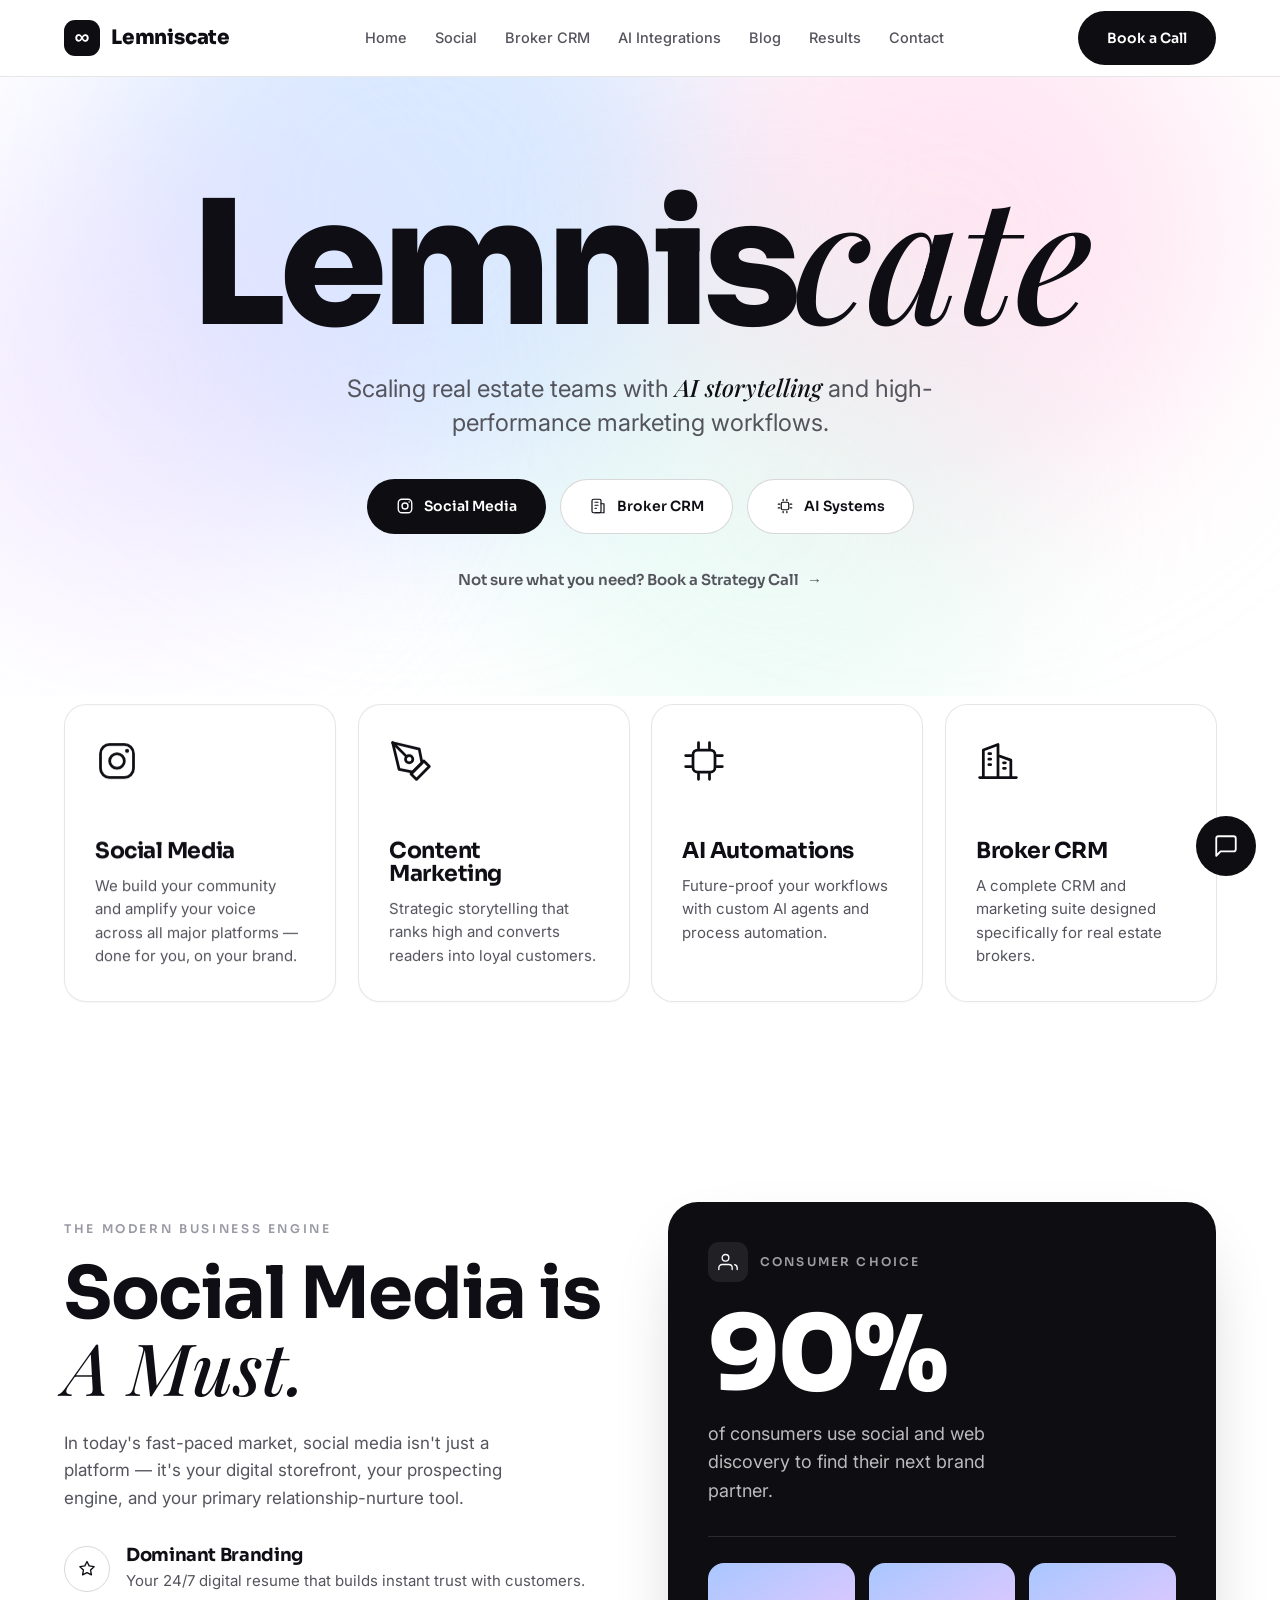
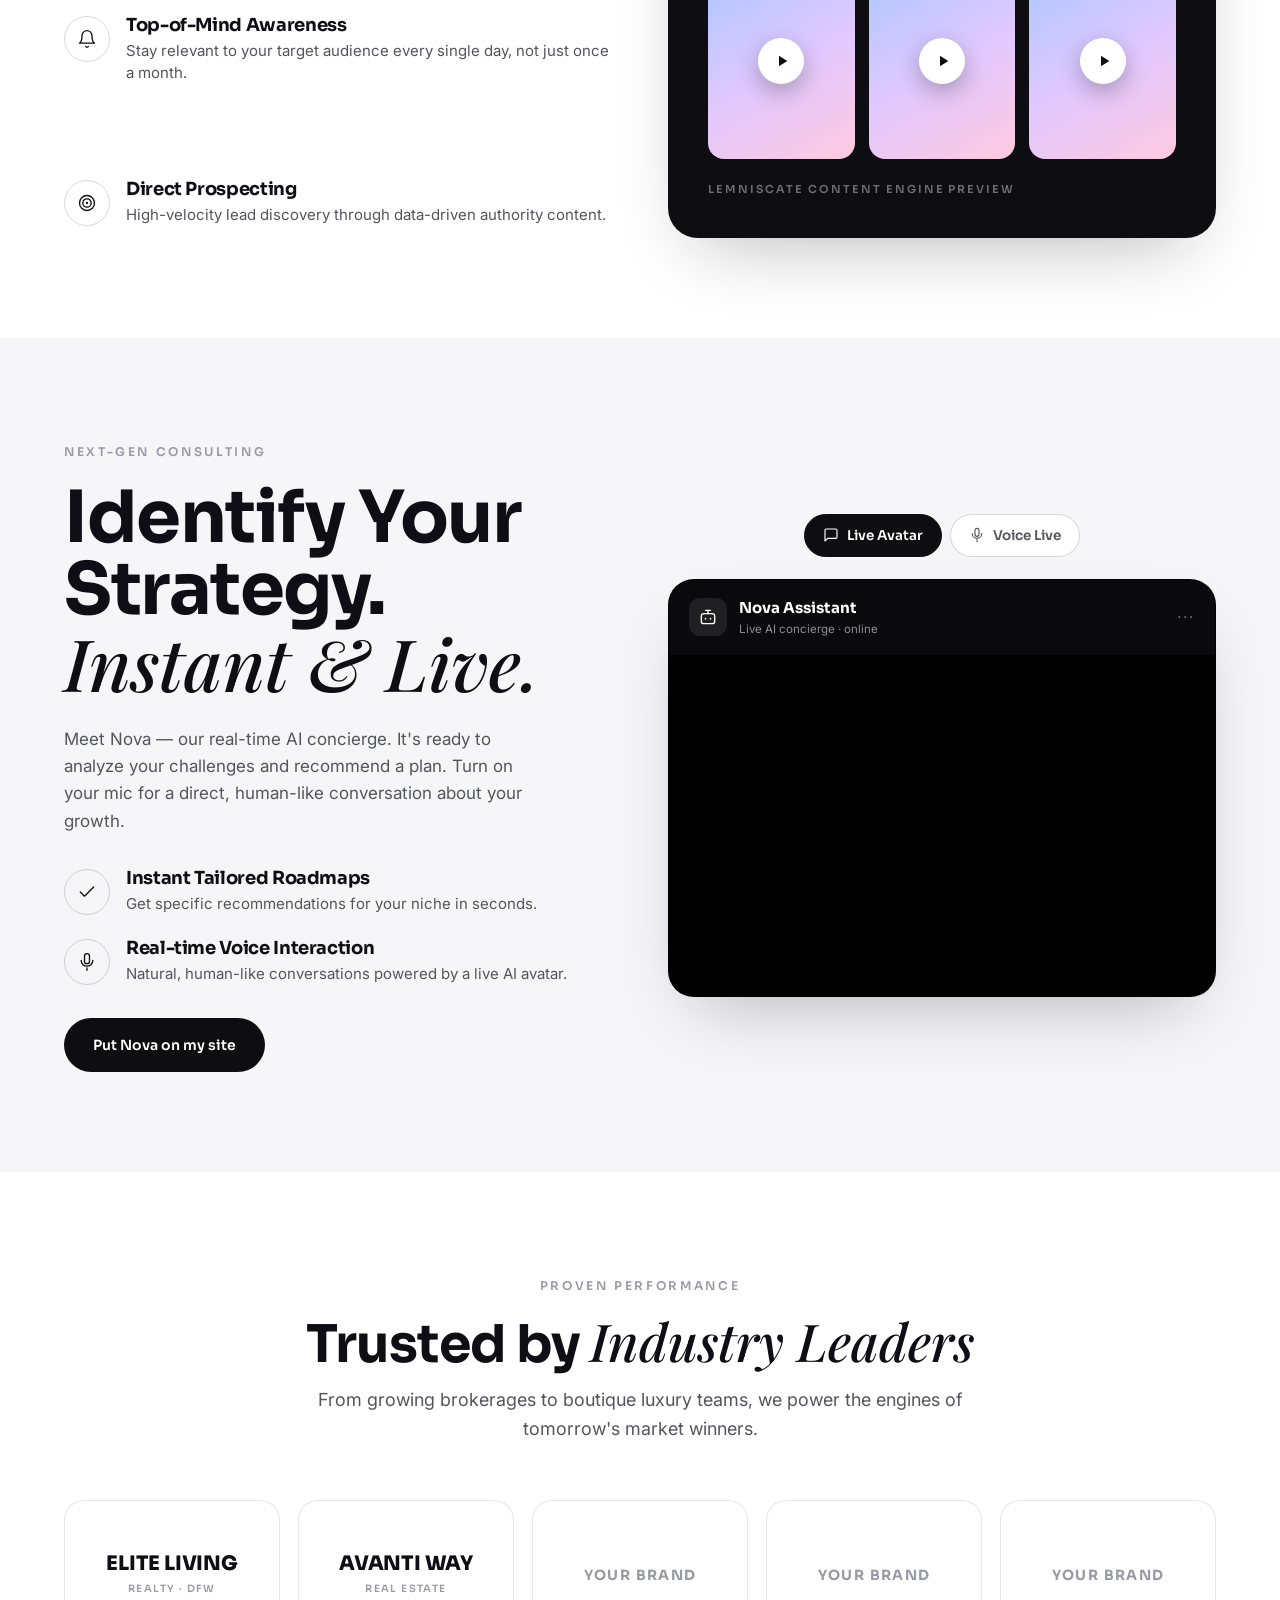
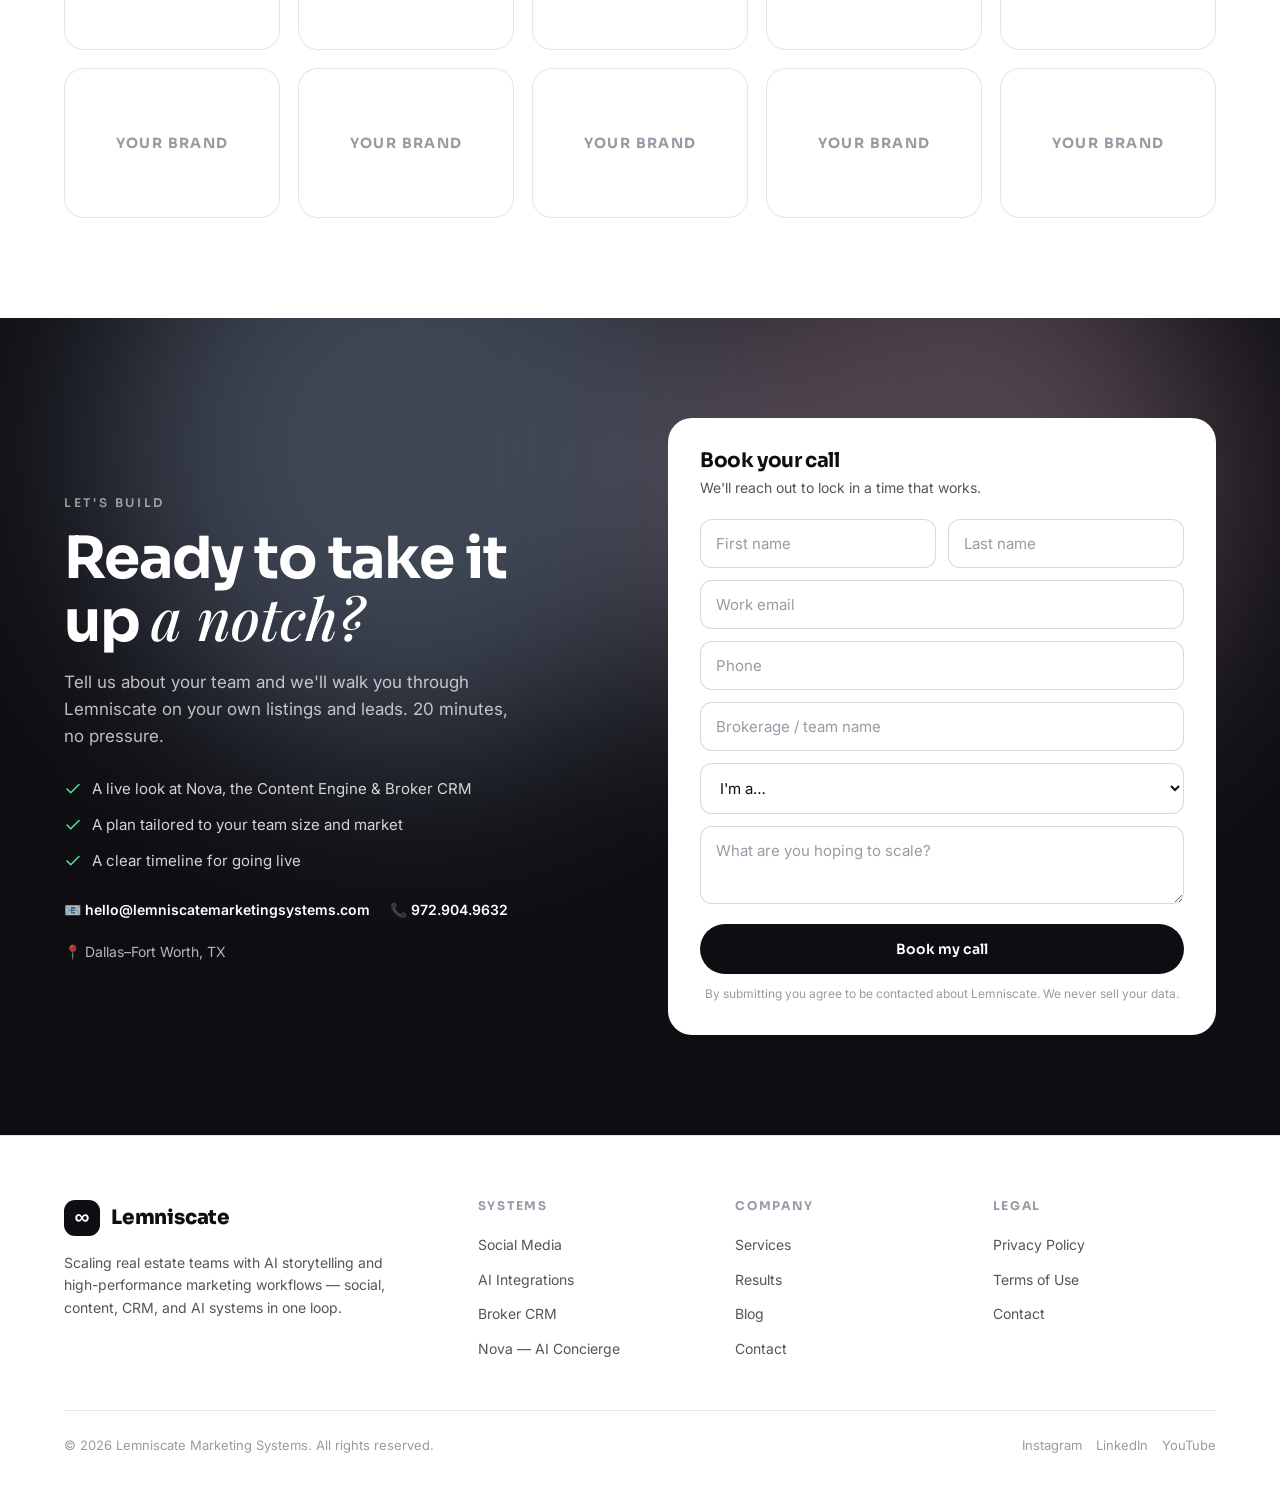
==== commit b5f5dc97: "Add scroll-reveal glide animations, sticky-nav shadow, mobile polish - New IntersectionObserver-base" ====
--- a/index.html
+++ b/index.html
@@ -12,6 +12,7 @@
 <link rel="preconnect" href="https://fonts.gstatic.com" crossorigin>
 <link href="https://fonts.googleapis.com/css2?family=Sora:wght@400;500;600;700;800&family=Inter:wght@400;500;600&family=Playfair+Display:ital,wght@0,600;0,700;1,500;1,600&display=swap" rel="stylesheet">
 <link rel="stylesheet" href="assets/styles.css">
+<script>document.documentElement.className+=' js';</script>
 </head>
 <body>
 
--- a/assets/styles.css
+++ b/assets/styles.css
@@ -417,3 +417,21 @@
     .cap-grid{grid-template-columns:1fr}
     .md-stat{gap:22px}.md-num{font-size:30px}
   }
+
+  /* ============================================================
+     SCROLL REVEAL ("glide") + interactivity
+     ============================================================ */
+  .js .sec-head,.js .svc,.js .cap,.js .pkg,.js .who,.js .step,.js .quote,
+  .js .darkcard,.js .mock,.js .wf,.js .platform,.js .deep,.js .phone-stage,
+  .js .portrait,.js .vid,.js .trust-grid .lg,.js .cap-head,.js .social-hero .body,
+  .js .feat,.js .chk-list li,.js .center-cta .wrap{opacity:0;transform:translateY(26px);transition:opacity .7s var(--ease),transform .7s var(--ease);will-change:opacity,transform}
+  .js .in{opacity:1 !important;transform:none !important}
+  header{transition:box-shadow .3s var(--ease),background .3s var(--ease)}
+  header.scrolled{box-shadow:0 6px 26px -16px rgba(14,14,20,.28)}
+  @media(prefers-reduced-motion:reduce){
+    .js .sec-head,.js .svc,.js .cap,.js .pkg,.js .who,.js .step,.js .quote,
+    .js .darkcard,.js .mock,.js .wf,.js .platform,.js .deep,.js .phone-stage,
+    .js .portrait,.js .vid,.js .trust-grid .lg,.js .cap-head,.js .social-hero .body,
+    .js .feat,.js .chk-list li,.js .center-cta .wrap{opacity:1;transform:none;transition:none}
+    html{scroll-behavior:auto}
+  }
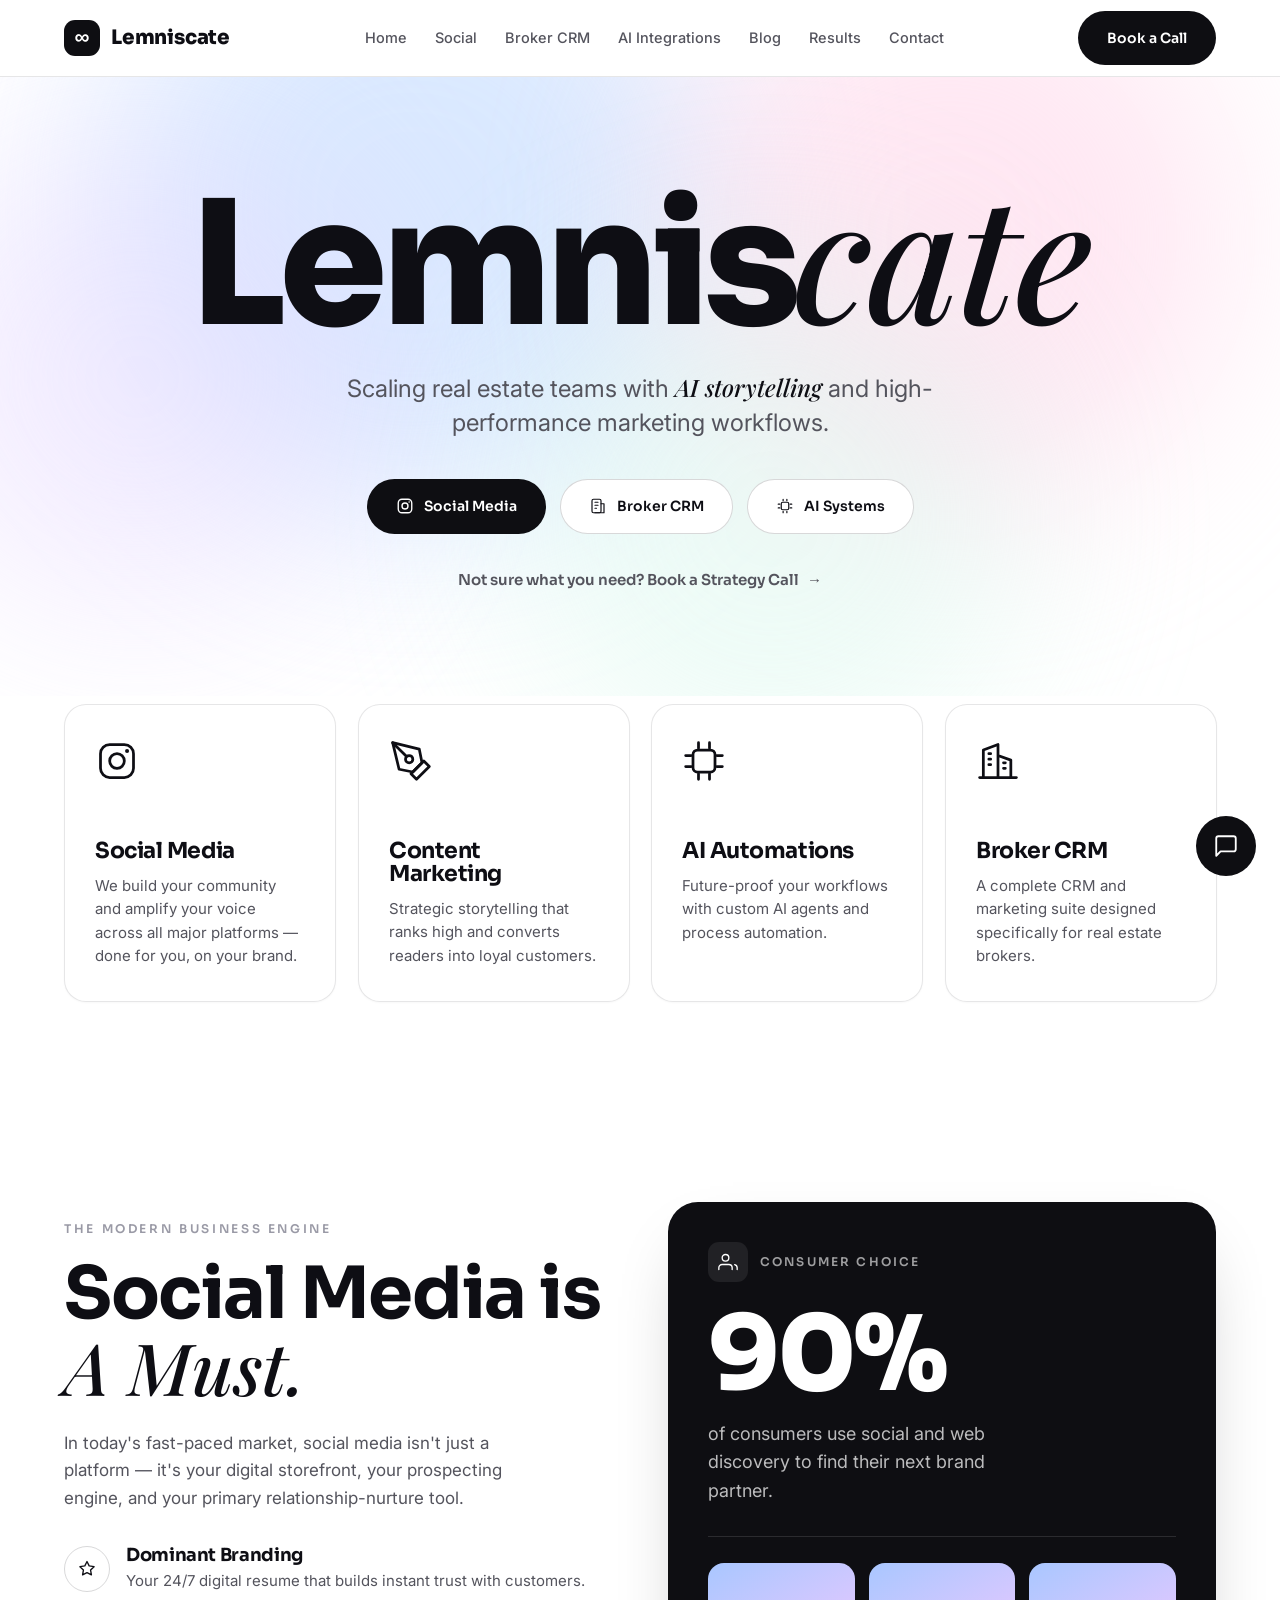
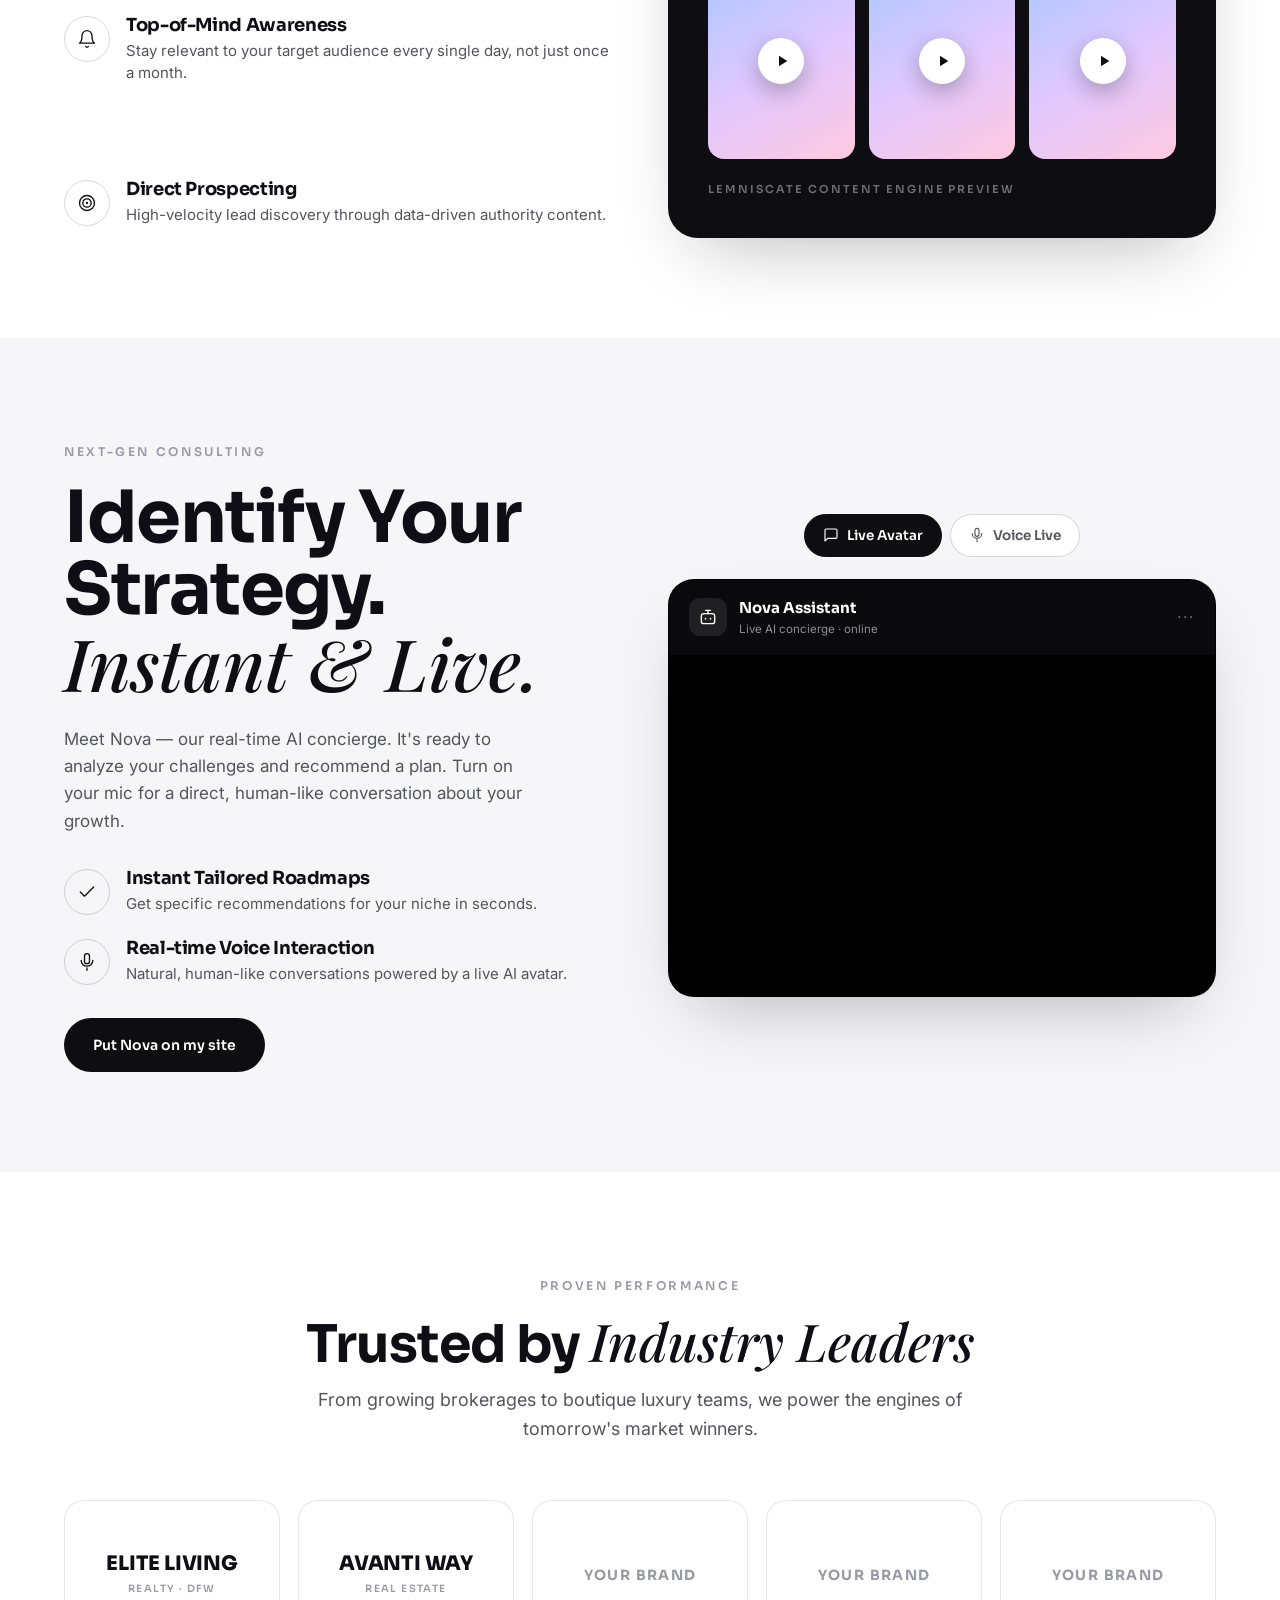
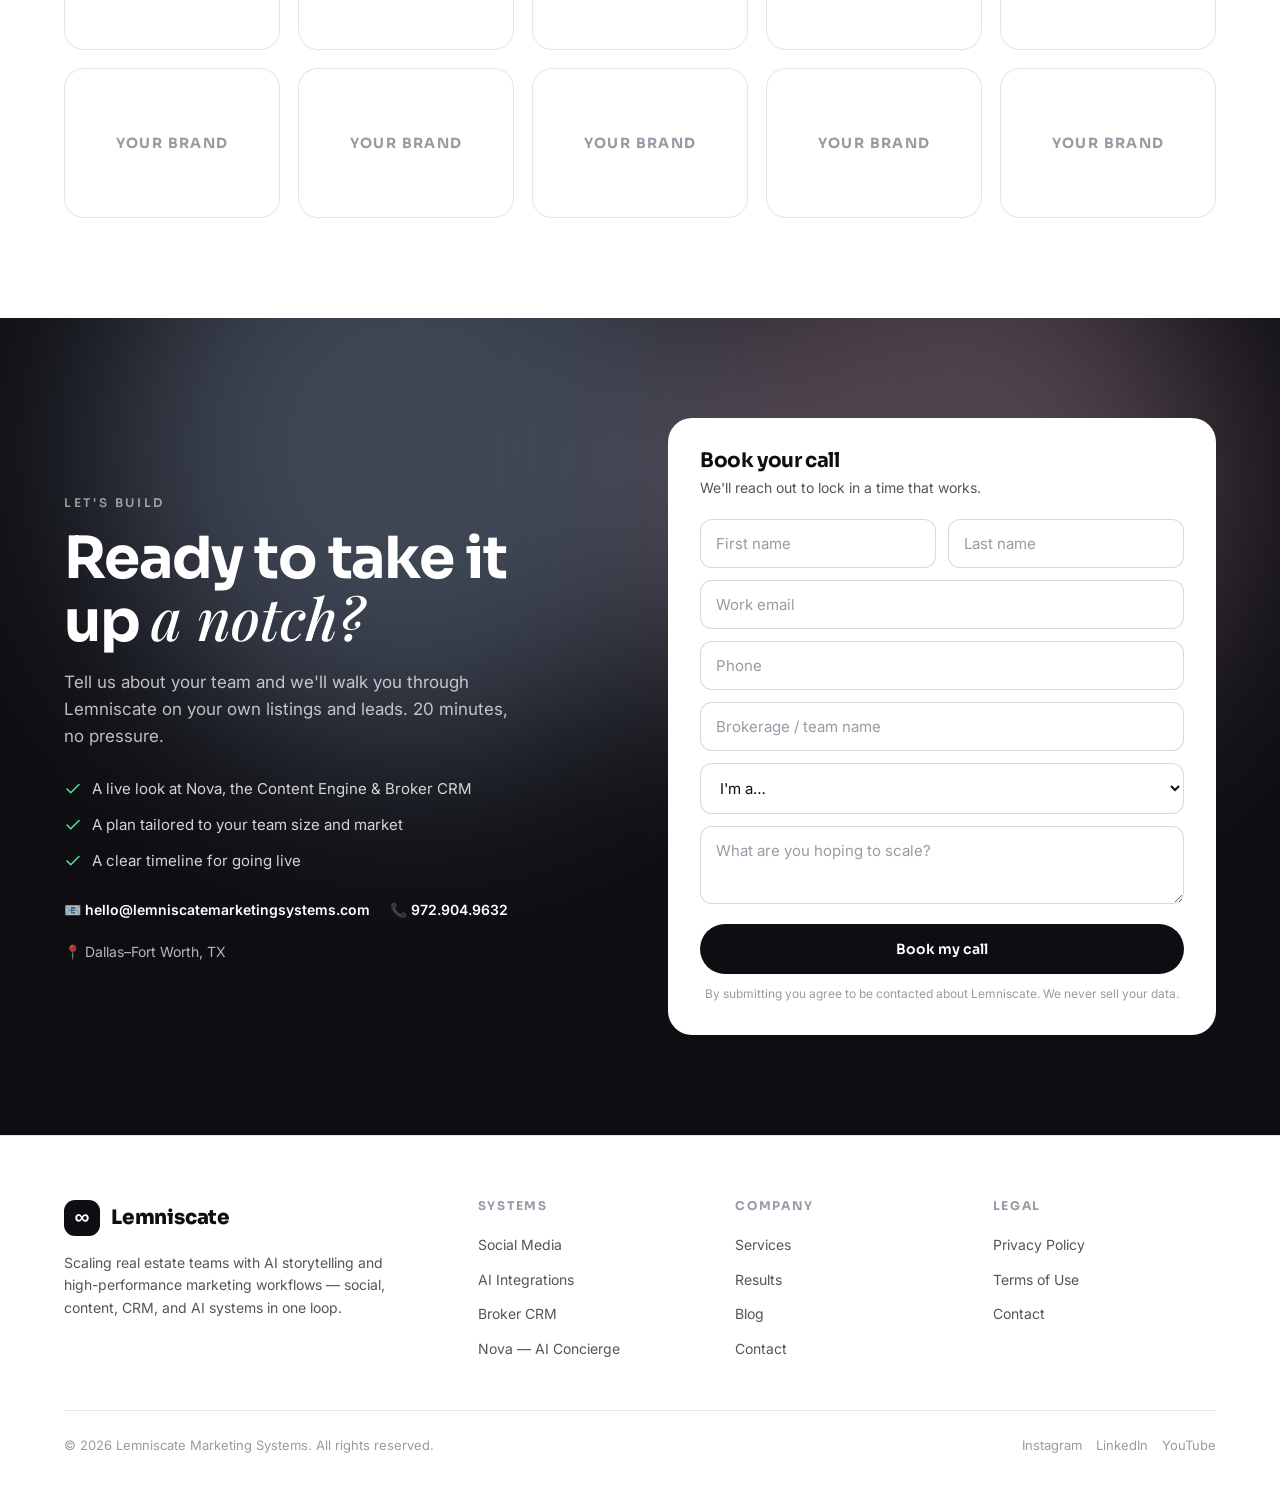
==== commit 34d8cefb: "Add AI Integrations page (interactive) Build ai-integrations.html mirroring the Marketingverse AI In" ====
--- a/index.html
+++ b/index.html
@@ -26,7 +26,7 @@
       <a href="#home">Home</a>
       <a href="social.html">Social</a>
       <a href="broker-crm.html">Broker CRM</a>
-      <a href="#ai">AI Integrations</a>
+      <a href="ai-integrations.html">AI Integrations</a>
       <a href="#blog">Blog</a>
       <a href="#results">Results</a>
       <a href="#contact">Contact</a>
@@ -52,7 +52,7 @@
       <a href="broker-crm.html" class="btn btn-ghost">
         <svg viewBox="0 0 24 24" fill="none" stroke="currentColor" stroke-width="1.6" stroke-linecap="round" stroke-linejoin="round"><rect x="4" y="3" width="12" height="18" rx="2"/><path d="M8 7h4M8 11h4M8 15h2"/><path d="M16 9h4v12H8"/></svg>
         Broker CRM</a>
-      <a href="#ai" class="btn btn-ghost">
+      <a href="ai-integrations.html" class="btn btn-ghost">
         <svg viewBox="0 0 24 24" fill="none" stroke="currentColor" stroke-width="1.6" stroke-linecap="round" stroke-linejoin="round"><rect x="7" y="7" width="10" height="10" rx="2"/><path d="M9.5 3v2M14.5 3v2M9.5 19v2M14.5 19v2M3 9.5h2M3 14.5h2M19 9.5h2M19 14.5h2"/></svg>
         AI Systems</a>
     </div>
@@ -242,9 +242,9 @@
     </div>
     <div class="foot-col"><h4>Systems</h4>
       <a href="social.html">Social Media</a>
-      <a href="#ai">AI Integrations</a>
+      <a href="ai-integrations.html">AI Integrations</a>
       <a href="broker-crm.html">Broker CRM</a>
-      <a href="#ai">Nova — AI Concierge</a>
+      <a href="ai-integrations.html">Nova — AI Concierge</a>
     </div>
     <div class="foot-col"><h4>Company</h4>
       <a href="#services">Services</a>
--- a/assets/styles.css
+++ b/assets/styles.css
@@ -424,7 +424,7 @@
   .js .sec-head,.js .svc,.js .cap,.js .pkg,.js .who,.js .step,.js .quote,
   .js .darkcard,.js .mock,.js .wf,.js .platform,.js .deep,.js .phone-stage,
   .js .portrait,.js .vid,.js .trust-grid .lg,.js .cap-head,.js .social-hero .body,
-  .js .feat,.js .chk-list li,.js .center-cta .wrap{opacity:0;transform:translateY(26px);transition:opacity .7s var(--ease),transform .7s var(--ease);will-change:opacity,transform}
+  .js .feat,.js .chk-list li,.js .center-cta .wrap,.js .uc,.js .alc,.js .monitor,.js .ai-demo,.js .lab-card,.js .terminal,.js .demo-copy{opacity:0;transform:translateY(26px);transition:opacity .7s var(--ease),transform .7s var(--ease);will-change:opacity,transform}
   .js .in{opacity:1 !important;transform:none !important}
   header{transition:box-shadow .3s var(--ease),background .3s var(--ease)}
   header.scrolled{box-shadow:0 6px 26px -16px rgba(14,14,20,.28)}
@@ -432,6 +432,103 @@
     .js .sec-head,.js .svc,.js .cap,.js .pkg,.js .who,.js .step,.js .quote,
     .js .darkcard,.js .mock,.js .wf,.js .platform,.js .deep,.js .phone-stage,
     .js .portrait,.js .vid,.js .trust-grid .lg,.js .cap-head,.js .social-hero .body,
-    .js .feat,.js .chk-list li,.js .center-cta .wrap{opacity:1;transform:none;transition:none}
+    .js .feat,.js .chk-list li,.js .center-cta .wrap,.js .uc,.js .alc,.js .monitor,.js .ai-demo,.js .lab-card,.js .terminal,.js .demo-copy{opacity:1;transform:none;transition:none}
     html{scroll-behavior:auto}
   }
+
+  /* ============================================================
+     AI INTEGRATIONS PAGE
+     ============================================================ */
+  /* interactive demo */
+  .demo-badge{display:inline-flex;align-items:center;gap:12px;background:#fff;border:1px solid var(--line-2);border-radius:100px;padding:8px 8px 8px 16px;font-family:'Sora',sans-serif;font-weight:700;font-size:12px;letter-spacing:.12em;text-transform:uppercase;box-shadow:var(--shadow);margin-bottom:26px}
+  .demo-badge .live{display:inline-flex;align-items:center;gap:7px;color:#20b26a}
+  .demo-badge .live::before{content:"";width:8px;height:8px;border-radius:50%;background:#20b26a;box-shadow:0 0 0 4px rgba(32,178,106,.18)}
+  .demo-h{font-family:'Sora',sans-serif;font-weight:800;font-size:clamp(32px,4.4vw,52px);line-height:1.02;letter-spacing:-.02em;margin-bottom:22px}
+  .demo-h .purple{font-family:'Playfair Display',serif;font-style:italic;font-weight:500;background:linear-gradient(90deg,#8b5cf6,#635bff);-webkit-background-clip:text;background-clip:text;-webkit-text-fill-color:transparent}
+  .demo-h .ital{font-family:'Playfair Display',serif;font-style:italic;font-weight:500}
+  .demo-copy>p{color:var(--ink-2);font-size:16.5px;line-height:1.6;max-width:46ch;margin-bottom:30px}
+  .ai-demo{position:relative;border-radius:24px;overflow:hidden;border:1px solid var(--line-2);box-shadow:var(--shadow-lg);background:#000}
+  .ai-demo iframe{width:100%;aspect-ratio:16/11;display:block;border:0;background:#000}
+  .ai-demo .ctrl{position:absolute;left:50%;bottom:20px;transform:translateX(-50%);display:flex;align-items:center;gap:8px;background:#fff;border-radius:14px;padding:7px;box-shadow:0 16px 40px -12px rgba(0,0,0,.5)}
+  .ai-demo .lang{display:flex;align-items:center;gap:10px;padding:9px 14px;font-family:'Sora',sans-serif;font-weight:600;font-size:14px;color:var(--ink)}
+  .ai-demo .lang svg{width:14px;height:14px;color:var(--ink-3)}
+  .ai-demo .chatnow{background:#22b7f5;color:#fff;border-radius:9px;padding:10px 20px;font-family:'Sora',sans-serif;font-weight:700;font-size:14px}
+  .demo-cap{display:flex;justify-content:space-between;align-items:center;gap:12px;margin-top:13px;font-size:12.5px;color:var(--ink-3);flex-wrap:wrap}
+  .demo-cap .pw{letter-spacing:.14em;text-transform:uppercase;font-weight:600;font-family:'Sora',sans-serif}
+
+  /* workflow-in-action device */
+  .monitor{max-width:860px;margin:0 auto;background:linear-gradient(160deg,#d5d5dc,#c2c2cb);border-radius:24px;padding:34px 24px;box-shadow:var(--shadow-lg);position:relative}
+  .monitor::after{content:"";display:block;width:130px;height:12px;background:#b0b0b8;border-radius:0 0 12px 12px;margin:34px auto -34px}
+  .chatphone{width:290px;margin:0 auto;background:#0e0e12;border-radius:34px;padding:8px;box-shadow:0 30px 60px -24px rgba(14,14,20,.6)}
+  .chatphone .cp-screen{background:#e7ded4;border-radius:27px;overflow:hidden}
+  .cp-top{background:#0b141a;color:#fff;display:flex;align-items:center;gap:10px;padding:13px 14px;font-size:13px}
+  .cp-top .cp-av{width:30px;height:30px;border-radius:50%;background:#2a3942;display:grid;place-items:center;font-size:12px}
+  .cp-top .cp-nm{font-weight:600}.cp-top .cp-sub{font-size:11px;color:rgba(255,255,255,.5)}
+  .cp-body{padding:14px 12px;display:grid;gap:9px;min-height:230px}
+  .cp-msg{background:#fff;border-radius:11px;padding:9px 12px;font-size:12px;color:var(--ink);max-width:90%;box-shadow:0 1px 1px rgba(0,0,0,.08);line-height:1.45}
+  .cp-msg.me{background:#d9fdd3;margin-left:auto}
+  .cp-msg .t{display:block;text-align:right;font-size:9.5px;color:var(--ink-3);margin-top:3px}
+
+  /* use cases by department */
+  .uc-grid{display:grid;grid-template-columns:repeat(3,1fr);gap:20px}
+  .uc{background:rgba(255,255,255,.55);border:1px solid var(--line);border-radius:20px;padding:30px 26px;transition:.25s var(--ease)}
+  .uc:hover{background:#fff;box-shadow:var(--shadow);border-color:var(--line-2)}
+  .uc-head{display:flex;align-items:center;gap:14px;margin-bottom:22px}
+  .uc-head .ic{width:46px;height:46px;border-radius:12px;background:#fff;border:1px solid var(--line);display:grid;place-items:center;color:var(--ink);flex:0 0 auto}
+  .uc-head .ic svg{width:22px;height:22px;stroke-width:1.7}
+  .uc-head h3{font-size:21px}
+  .uc ul{list-style:none;display:grid;gap:12px}
+  .uc li{position:relative;padding-left:18px;color:var(--ink-2);font-size:14.5px;line-height:1.45}
+  .uc li::before{content:"";position:absolute;left:2px;top:9px;width:5px;height:5px;border-radius:50%;background:var(--ink-3)}
+
+  /* a la carte builder */
+  .alc-grid{display:grid;grid-template-columns:repeat(3,1fr);gap:20px}
+  .alc{position:relative;background:var(--panel);border:1px solid var(--line);border-radius:18px;padding:26px 24px;transition:.24s var(--ease);cursor:pointer;box-shadow:0 1px 2px rgba(14,14,20,.03)}
+  .alc:hover{border-color:var(--line-2);box-shadow:var(--shadow);transform:translateY(-3px)}
+  .alc h3{font-size:18.5px;margin-bottom:10px;padding-right:40px}
+  .alc p{color:var(--ink-2);font-size:14px;line-height:1.5}
+  .alc .add{position:absolute;top:22px;right:22px;width:30px;height:30px;border-radius:50%;border:1px solid var(--line-2);display:grid;place-items:center;color:var(--ink-3);transition:.2s}
+  .alc .add svg{width:16px;height:16px;stroke-width:2.2}
+  .alc.added{border-color:var(--accent);background:linear-gradient(180deg,rgba(99,91,255,.06),#fff)}
+  .alc.added .add{background:var(--accent);border-color:var(--accent);color:#fff;transform:rotate(0)}
+  .alc-bar{display:flex;align-items:center;justify-content:center;gap:18px;flex-wrap:wrap;margin-top:34px}
+  .alc-bar .count{font-family:'Sora',sans-serif;font-weight:600;color:var(--ink-2);font-size:15px}
+  .alc-bar .count b{color:var(--accent)}
+
+  /* smart lab */
+  .lab{display:grid;grid-template-columns:1fr 1fr;gap:40px;align-items:stretch}
+  .lab-modules{display:flex;flex-wrap:wrap;gap:10px;margin-bottom:22px}
+  .lab-mod{display:inline-flex;align-items:center;gap:8px;padding:11px 18px;border-radius:100px;border:1px solid var(--line-2);background:#fff;font-family:'Sora',sans-serif;font-weight:600;font-size:13.5px;color:var(--ink-2);cursor:pointer;transition:.2s}
+  .lab-mod.on{background:var(--dark);color:#fff;border-color:var(--dark)}
+  .lab-mod svg{width:16px;height:16px;stroke-width:1.8}
+  .lab-card{background:var(--bg-2);border:1px solid var(--line);border-radius:20px;padding:26px;display:flex;flex-direction:column}
+  .lab-card h3{font-size:19px;margin-bottom:8px}
+  .lab-card .ldesc{color:var(--ink-2);font-size:14px;margin-bottom:16px}
+  .lab-card textarea{width:100%;min-height:150px;border:1px solid var(--line-2);border-radius:14px;padding:15px;font-family:inherit;font-size:14.5px;background:#fff;resize:vertical;color:var(--ink)}
+  .lab-card textarea:focus{outline:none;border-color:var(--accent)}
+  .lab-run{display:flex;gap:10px;margin-top:16px}
+  .lab-run .btn{flex:1}
+  .lab-reset{width:54px;flex:0 0 auto;border:1px solid var(--line-2);border-radius:12px;background:#fff;display:grid;place-items:center;cursor:pointer;color:var(--ink-2)}
+  .lab-reset svg{width:20px;height:20px}
+  .terminal{background:#0e0e12;border-radius:20px;overflow:hidden;display:flex;flex-direction:column;box-shadow:var(--shadow-lg);min-height:440px}
+  .term-bar{display:flex;align-items:center;justify-content:space-between;padding:15px 18px;border-bottom:1px solid rgba(255,255,255,.08)}
+  .term-bar .dots{display:flex;gap:6px}
+  .term-bar .dots i{width:11px;height:11px;border-radius:50%}
+  .term-bar .dots i:nth-child(1){background:#ff5f57}.term-bar .dots i:nth-child(2){background:#febc2e}.term-bar .dots i:nth-child(3){background:#28c840}
+  .term-ver{display:flex;align-items:center;gap:7px;font-family:'Sora',sans-serif;font-size:11px;letter-spacing:.12em;color:rgba(255,255,255,.5)}
+  .term-ver svg{width:13px;height:13px;color:#f2c94c}
+  .term-body{flex:1;padding:22px;font-family:ui-monospace,SFMono-Regular,Menlo,monospace;font-size:13px;color:#7dffb0;white-space:pre-wrap;line-height:1.65;overflow:auto}
+  .term-body .muted{color:rgba(255,255,255,.34)}
+  .term-body .cur{display:inline-block;width:8px;height:15px;background:#7dffb0;vertical-align:-2px;animation:blink 1s steps(2) infinite}
+  @keyframes blink{50%{opacity:0}}
+
+  @media(max-width:980px){
+    .uc-grid,.alc-grid{grid-template-columns:1fr 1fr}
+    .lab{grid-template-columns:1fr}
+    .monitor{padding:24px 16px}
+  }
+  @media(max-width:640px){
+    .uc-grid,.alc-grid{grid-template-columns:1fr}
+    .ai-demo .ctrl{flex-direction:column;width:calc(100% - 32px)}
+    .ai-demo .chatnow{width:100%}
+  }
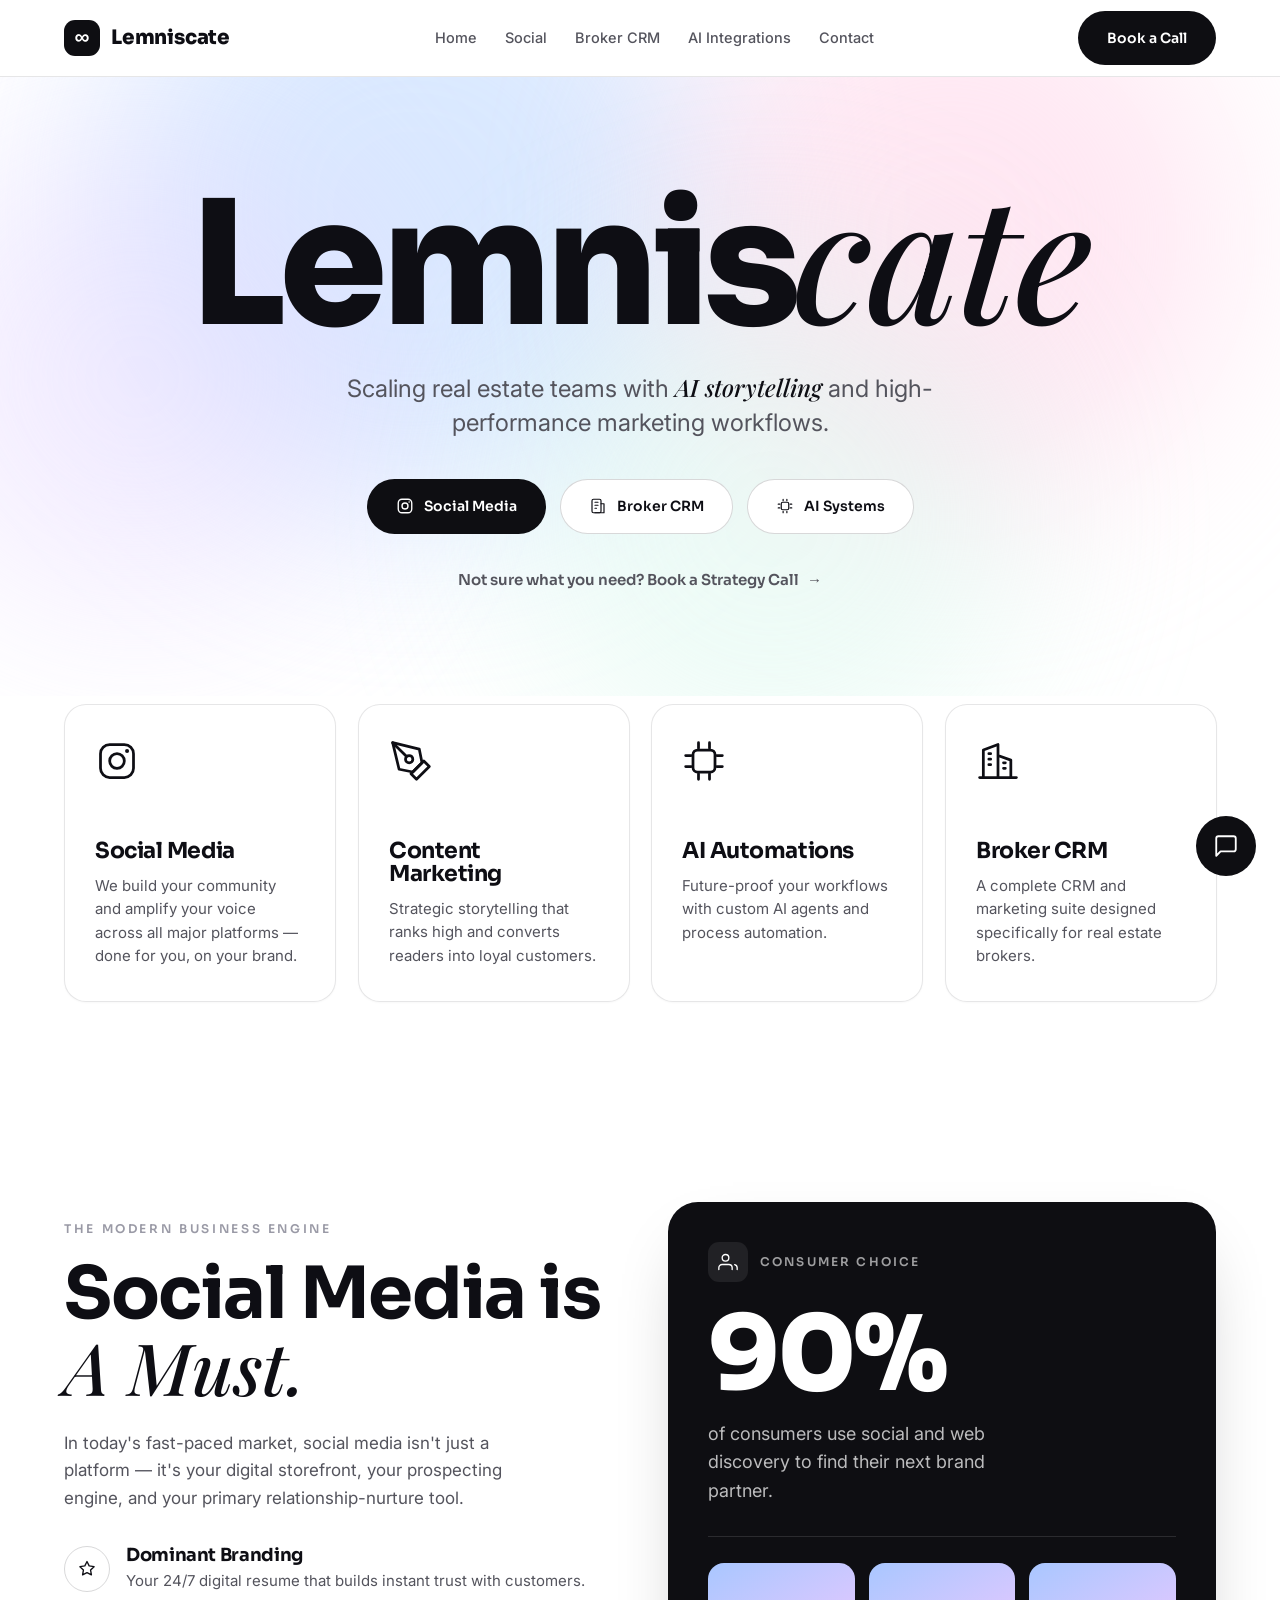
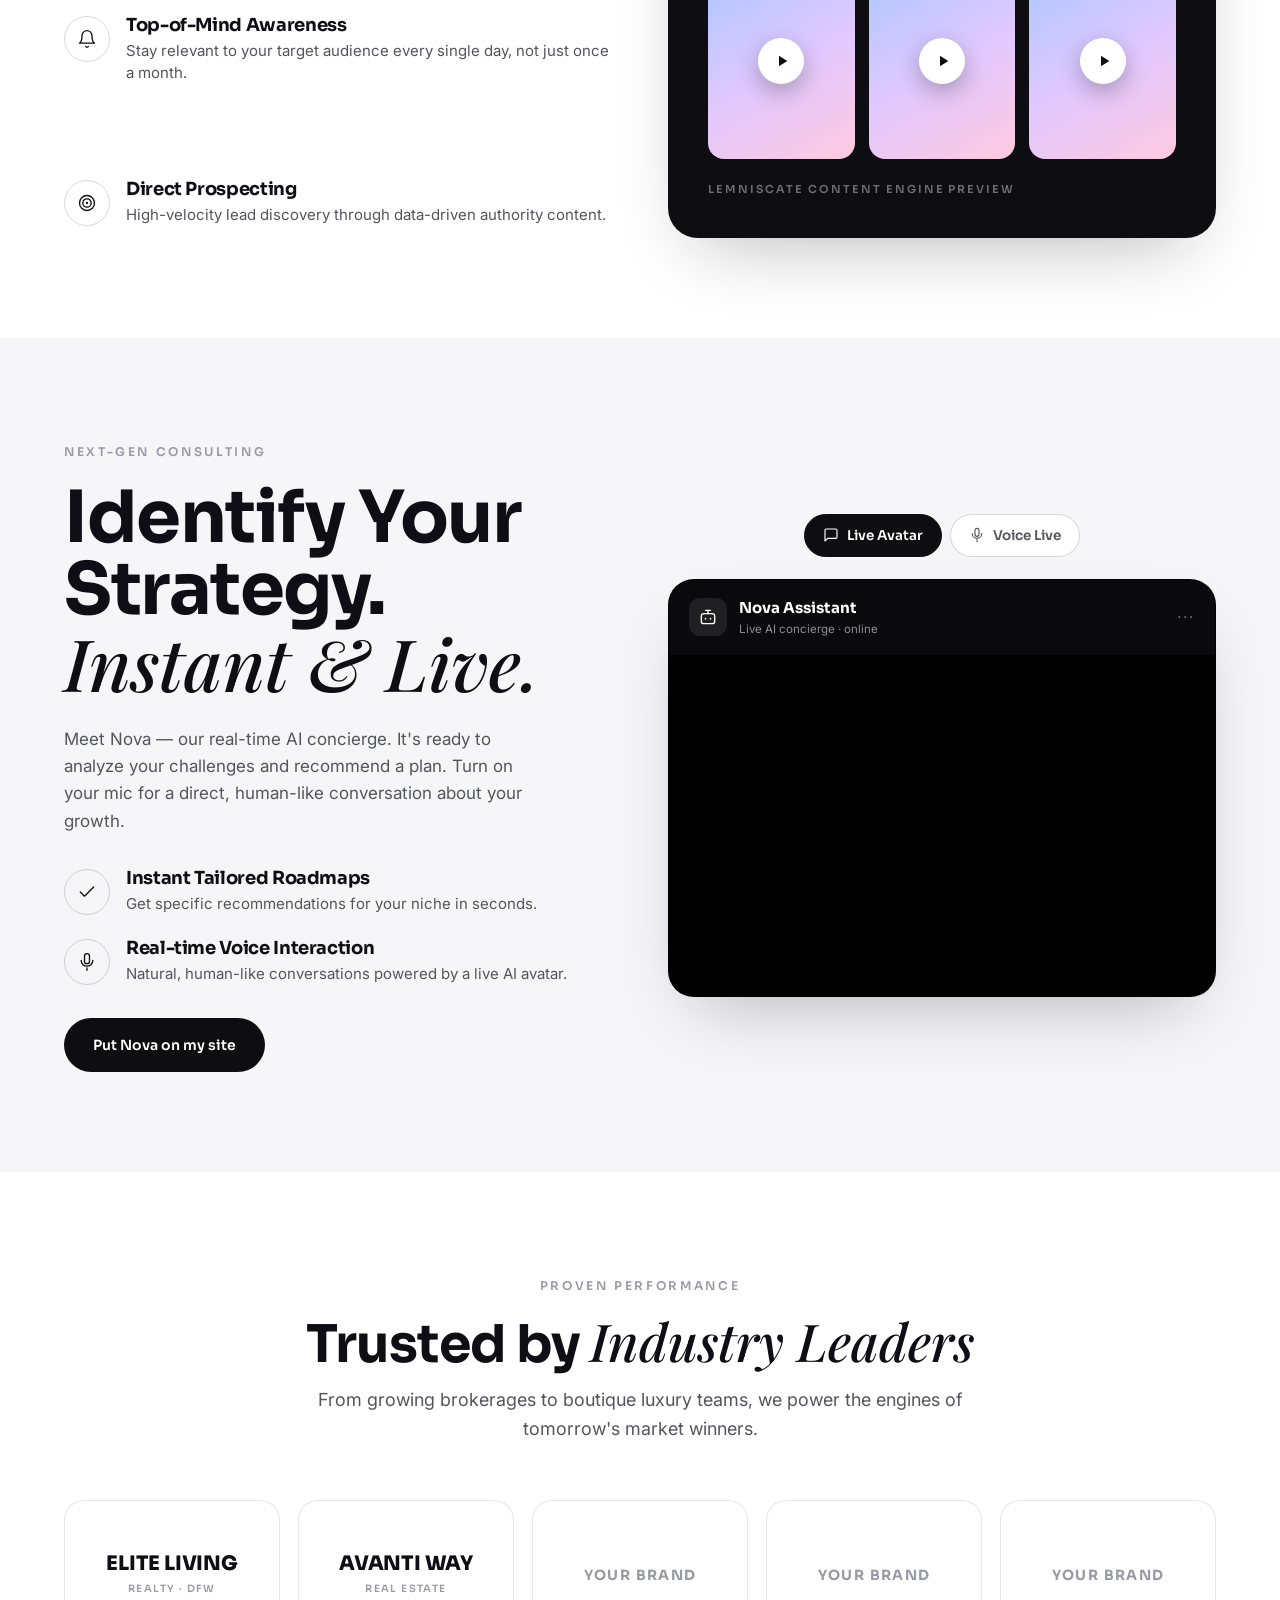
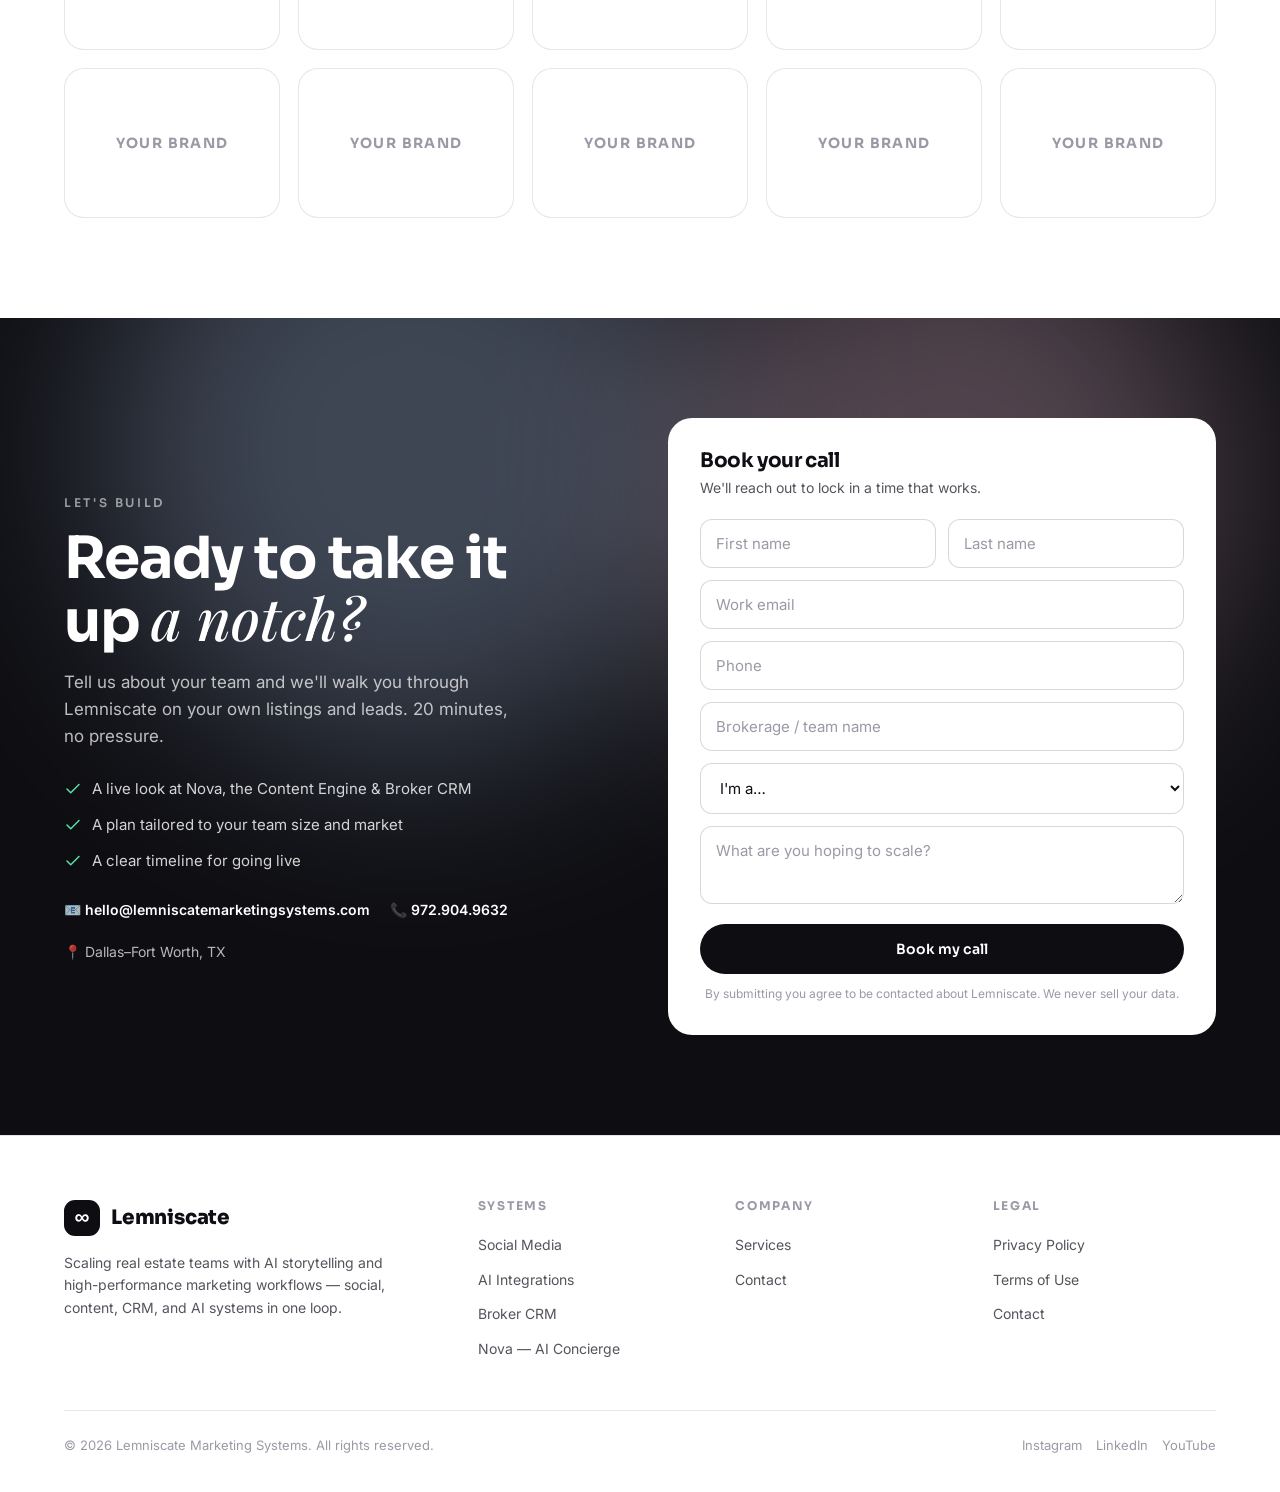
==== commit 3ec545fd: "Add Contact page; remove Blog and Results - New contact.html matching the site: hero, three contact-" ====
--- a/index.html
+++ b/index.html
@@ -27,9 +27,7 @@
       <a href="social.html">Social</a>
       <a href="broker-crm.html">Broker CRM</a>
       <a href="ai-integrations.html">AI Integrations</a>
-      <a href="#blog">Blog</a>
-      <a href="#results">Results</a>
-      <a href="#contact">Contact</a>
+      <a href="contact.html">Contact</a>
       <a href="#contact" class="btn btn-primary" style="margin-top:10px">Book a Call</a>
     </div>
     <div class="nav-cta">
@@ -248,9 +246,7 @@
     </div>
     <div class="foot-col"><h4>Company</h4>
       <a href="#services">Services</a>
-      <a href="#results">Results</a>
-      <a href="#blog">Blog</a>
-      <a href="#contact">Contact</a>
+      <a href="contact.html">Contact</a>
     </div>
     <div class="foot-col"><h4>Legal</h4>
       <a href="/privacy-policy.html">Privacy Policy</a>
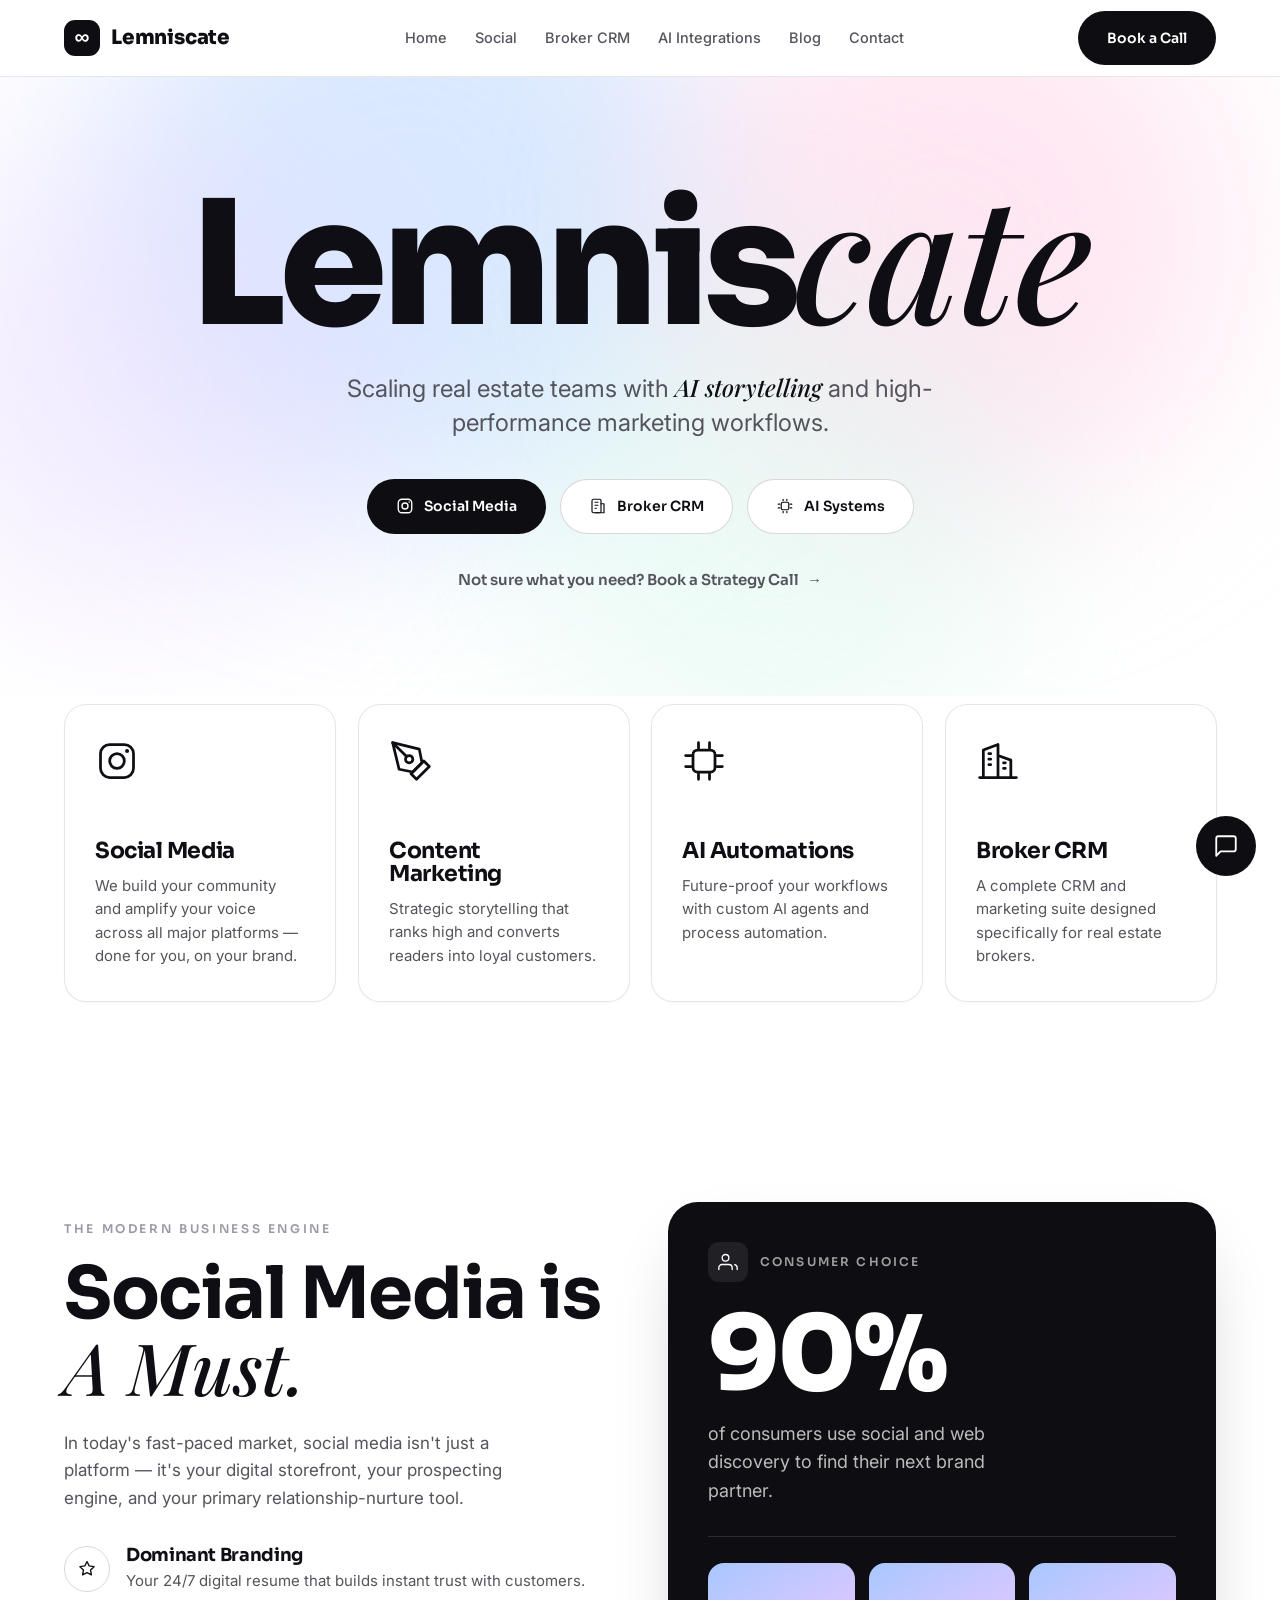
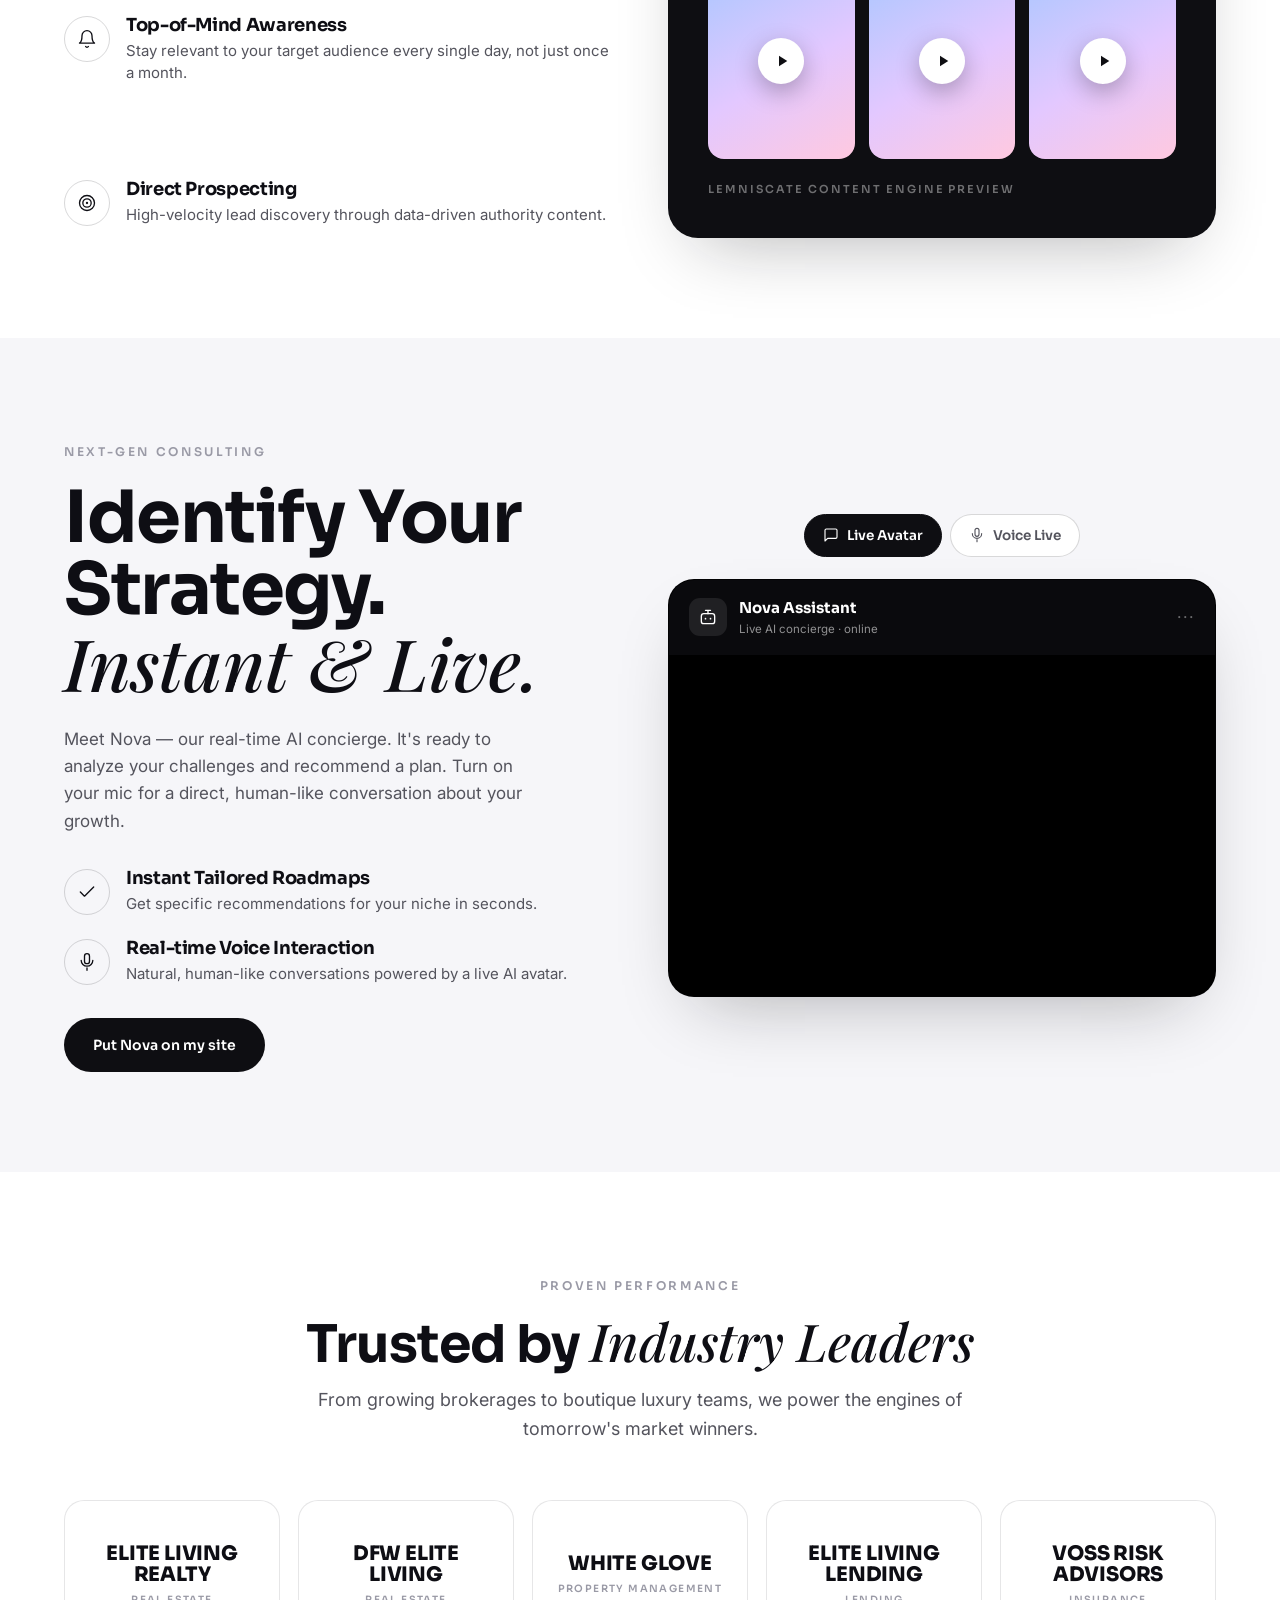
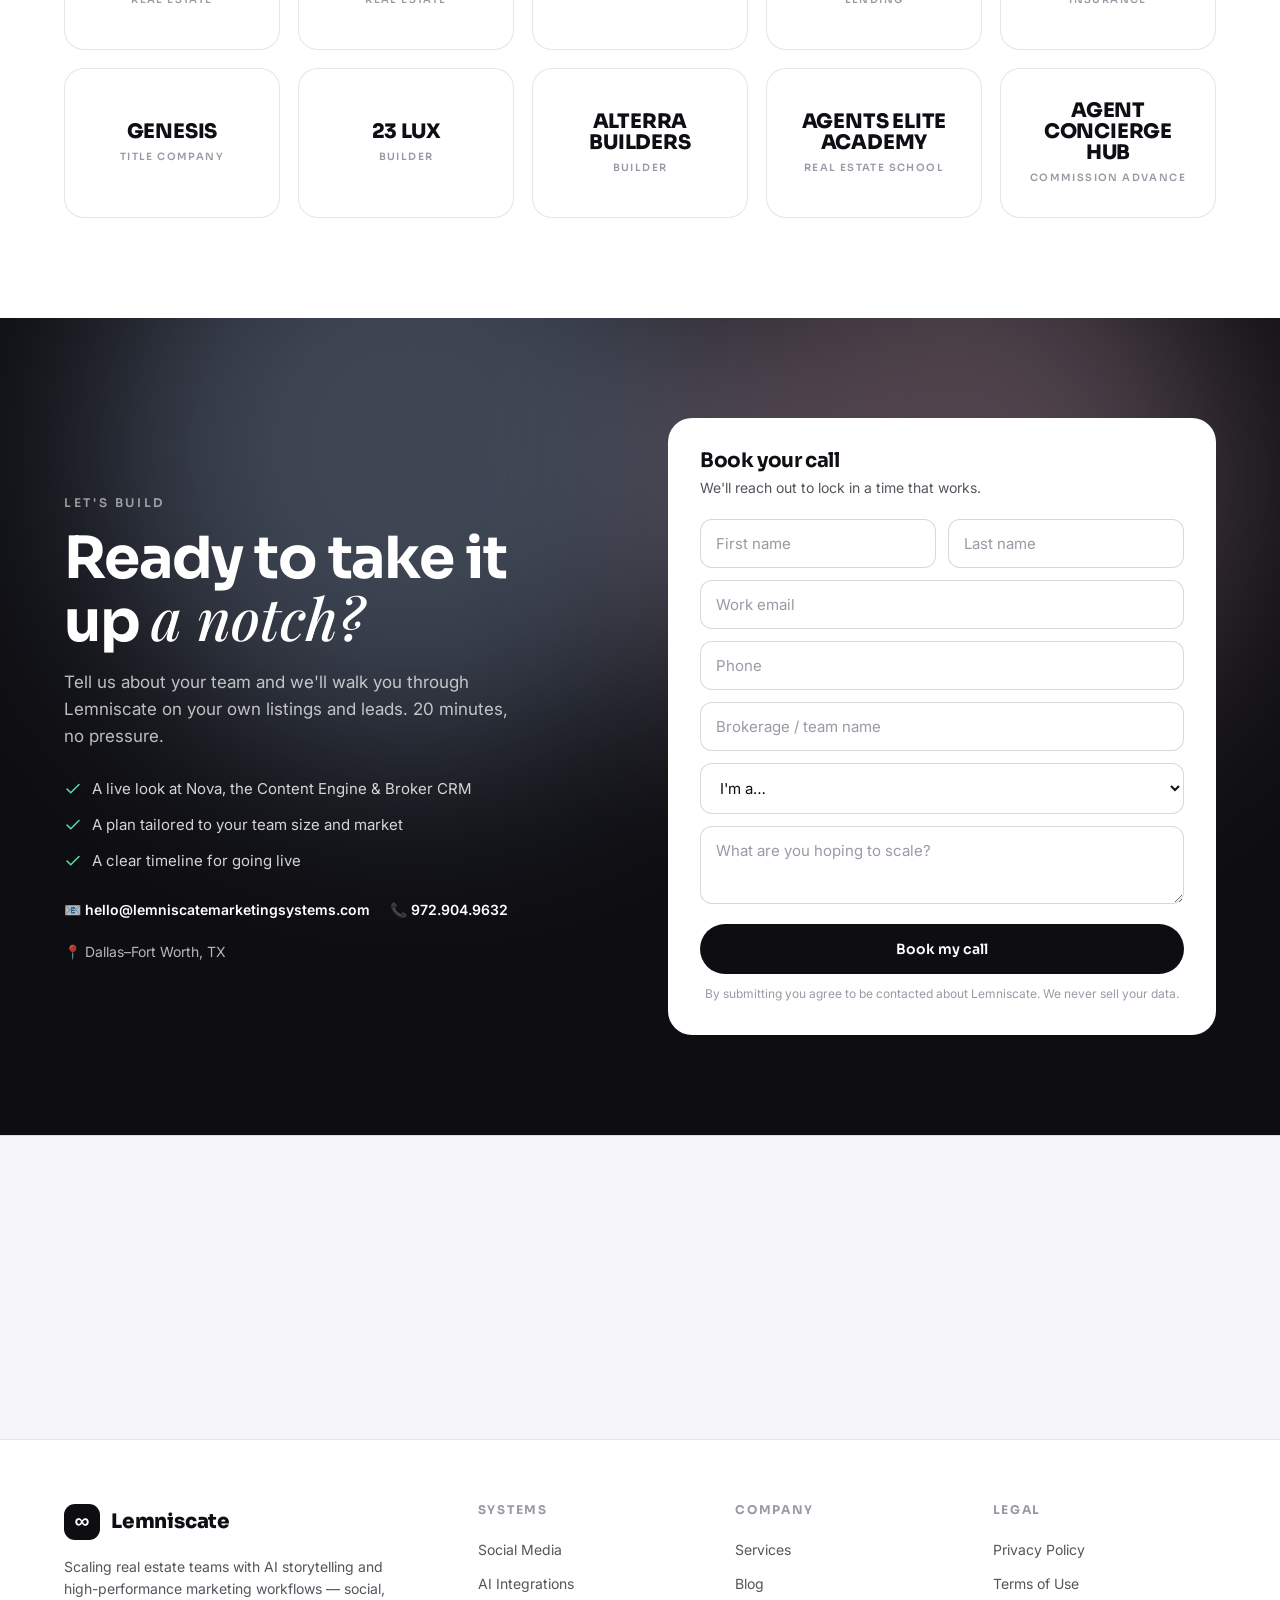
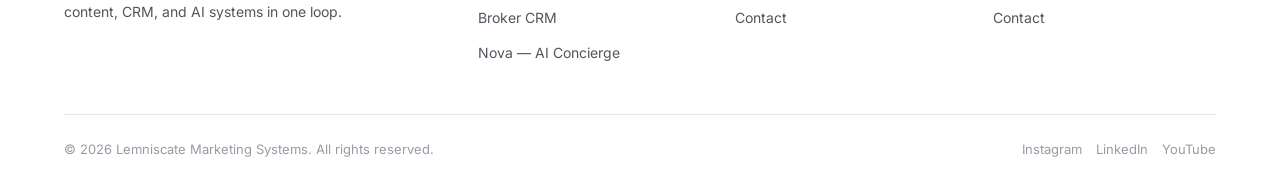
==== commit 79e57c68: "Add Blog page + pre-market signup; wire home cards; update logo wall - New blog.html: hero + feature" ====
--- a/index.html
+++ b/index.html
@@ -27,6 +27,7 @@
       <a href="social.html">Social</a>
       <a href="broker-crm.html">Broker CRM</a>
       <a href="ai-integrations.html">AI Integrations</a>
+      <a href="blog.html">Blog</a>
       <a href="contact.html">Contact</a>
       <a href="#contact" class="btn btn-primary" style="margin-top:10px">Book a Call</a>
     </div>
@@ -61,26 +62,26 @@
 <!-- ===== SERVICE CARDS ===== -->
 <section class="sec-pad" style="padding-top:8px" id="services"><div class="wrap">
   <div class="svc-grid">
-    <div class="svc" id="social">
+    <a class="svc" id="social" href="social.html">
       <div class="ic"><svg viewBox="0 0 24 24" fill="none" stroke="currentColor" stroke-linecap="round" stroke-linejoin="round"><rect x="3" y="3" width="18" height="18" rx="5"/><circle cx="12" cy="12" r="4"/><circle cx="17.5" cy="6.5" r="1.1" fill="currentColor" stroke="none"/></svg></div>
       <h3>Social Media</h3>
       <p>We build your community and amplify your voice across all major platforms — done for you, on your brand.</p>
-    </div>
-    <div class="svc">
+    </a>
+    <a class="svc" href="blog.html">
       <div class="ic"><svg viewBox="0 0 24 24" fill="none" stroke="currentColor" stroke-linecap="round" stroke-linejoin="round"><path d="M12 19l7-7 3 3-7 7-3-3z"/><path d="M18 13l-1.5-7.5L2 2l3.5 14.5L13 18z"/><path d="M2 2l7.586 7.586"/><circle cx="11" cy="11" r="2"/></svg></div>
       <h3>Content Marketing</h3>
       <p>Strategic storytelling that ranks high and converts readers into loyal customers.</p>
-    </div>
-    <div class="svc">
+    </a>
+    <a class="svc" href="ai-integrations.html">
       <div class="ic"><svg viewBox="0 0 24 24" fill="none" stroke="currentColor" stroke-linecap="round" stroke-linejoin="round"><rect x="6" y="6" width="12" height="12" rx="2.5"/><path d="M9 2v3M15 2v3M9 19v3M15 19v3M2 9h3M2 15h3M19 9h3M19 15h3"/></svg></div>
       <h3>AI Automations</h3>
       <p>Future-proof your workflows with custom AI agents and process automation.</p>
-    </div>
-    <div class="svc">
+    </a>
+    <a class="svc" href="broker-crm.html">
       <div class="ic"><svg viewBox="0 0 24 24" fill="none" stroke="currentColor" stroke-linecap="round" stroke-linejoin="round"><path d="M4 21V6l8-3v18M12 21V9l7 2.5V21"/><path d="M2 21h20"/><path d="M7 8h1M7 11h1M7 14h1M15 13h1M15 16h1"/></svg></div>
       <h3>Broker CRM</h3>
       <p>A complete CRM and marketing suite designed specifically for real estate brokers.</p>
-    </div>
+    </a>
   </div>
 </div></section>
 
@@ -168,20 +169,18 @@
     <h2>Trusted by <span class="serif">Industry Leaders</span></h2>
     <p>From growing brokerages to boutique luxury teams, we power the engines of tomorrow's market winners.</p>
   </div>
-  <!-- Replace the placeholder tiles below with real client logos/names as they come online.
-       Only Elite Living Realty and Avanti Way are shown as real relationships — do NOT
-       add brands Lemniscate hasn't actually worked with. -->
+  <!-- Swap the text names below for real logo images as they're supplied. -->
   <div class="trust-grid">
-    <div class="lg"><div><div class="nm">ELITE LIVING</div><div class="sm">Realty · DFW</div></div></div>
-    <div class="lg"><div><div class="nm">AVANTI WAY</div><div class="sm">Real Estate</div></div></div>
-    <div class="lg ph"><div class="nm">Your Brand</div></div>
-    <div class="lg ph"><div class="nm">Your Brand</div></div>
-    <div class="lg ph"><div class="nm">Your Brand</div></div>
-    <div class="lg ph"><div class="nm">Your Brand</div></div>
-    <div class="lg ph"><div class="nm">Your Brand</div></div>
-    <div class="lg ph"><div class="nm">Your Brand</div></div>
-    <div class="lg ph"><div class="nm">Your Brand</div></div>
-    <div class="lg ph"><div class="nm">Your Brand</div></div>
+    <div class="lg"><div><div class="nm">ELITE LIVING REALTY</div><div class="sm">Real Estate</div></div></div>
+    <div class="lg"><div><div class="nm">DFW ELITE LIVING</div><div class="sm">Real Estate</div></div></div>
+    <div class="lg"><div><div class="nm">WHITE GLOVE</div><div class="sm">Property Management</div></div></div>
+    <div class="lg"><div><div class="nm">ELITE LIVING LENDING</div><div class="sm">Lending</div></div></div>
+    <div class="lg"><div><div class="nm">VOSS RISK ADVISORS</div><div class="sm">Insurance</div></div></div>
+    <div class="lg"><div><div class="nm">GENESIS</div><div class="sm">Title Company</div></div></div>
+    <div class="lg"><div><div class="nm">23 LUX</div><div class="sm">Builder</div></div></div>
+    <div class="lg"><div><div class="nm">ALTERRA BUILDERS</div><div class="sm">Builder</div></div></div>
+    <div class="lg"><div><div class="nm">AGENTS ELITE ACADEMY</div><div class="sm">Real Estate School</div></div></div>
+    <div class="lg"><div><div class="nm">AGENT CONCIERGE HUB</div><div class="sm">Commission Advance</div></div></div>
   </div>
 </div></section>
 
@@ -232,6 +231,26 @@
 </section>
 
 <!-- ===== FOOTER ===== -->
+<!-- ===== PRE-MARKET SIGNUP ===== -->
+<section class="prelaunch">
+  <div class="wrap">
+    <div>
+      <h3>Get early access to <span class="serif">pre-market</span> concepts &amp; programs.</h3>
+      <p>Join the list for first looks at off-market listings, new AI programs, and launches — before they go public.</p>
+    </div>
+    <form class="pl-form" id="preForm">
+      <div id="preMsg" class="pl-msg"></div>
+      <div class="row2">
+        <div class="fld"><input id="pName" type="text" placeholder="Full name" autocomplete="name" required></div>
+        <div class="fld"><input id="pEmail" type="email" placeholder="Email" autocomplete="email" required></div>
+      </div>
+      <div class="fld"><input id="pPhone" type="tel" placeholder="Mobile (for text updates)" autocomplete="tel"></div>
+      <button type="submit" class="btn btn-primary" id="pSubmit">Join the list</button>
+      <div class="pl-note">We'll only reach out about pre-market drops &amp; programs. Opt out anytime.</div>
+    </form>
+  </div>
+</section>
+
 <footer><div class="wrap">
   <div class="foot-grid">
     <div class="foot-brand">
@@ -246,6 +265,7 @@
     </div>
     <div class="foot-col"><h4>Company</h4>
       <a href="#services">Services</a>
+      <a href="blog.html">Blog</a>
       <a href="contact.html">Contact</a>
     </div>
     <div class="foot-col"><h4>Legal</h4>
--- a/assets/styles.css
+++ b/assets/styles.css
@@ -424,7 +424,7 @@
   .js .sec-head,.js .svc,.js .cap,.js .pkg,.js .who,.js .step,.js .quote,
   .js .darkcard,.js .mock,.js .wf,.js .platform,.js .deep,.js .phone-stage,
   .js .portrait,.js .vid,.js .trust-grid .lg,.js .cap-head,.js .social-hero .body,
-  .js .feat,.js .chk-list li,.js .center-cta .wrap,.js .uc,.js .alc,.js .monitor,.js .ai-demo,.js .lab-card,.js .terminal,.js .demo-copy{opacity:0;transform:translateY(26px);transition:opacity .7s var(--ease),transform .7s var(--ease);will-change:opacity,transform}
+  .js .feat,.js .chk-list li,.js .center-cta .wrap,.js .uc,.js .alc,.js .monitor,.js .ai-demo,.js .lab-card,.js .terminal,.js .demo-copy,.js .post,.js .blog-hero,.js .prelaunch .wrap{opacity:0;transform:translateY(26px);transition:opacity .7s var(--ease),transform .7s var(--ease);will-change:opacity,transform}
   .js .in{opacity:1 !important;transform:none !important}
   header{transition:box-shadow .3s var(--ease),background .3s var(--ease)}
   header.scrolled{box-shadow:0 6px 26px -16px rgba(14,14,20,.28)}
@@ -432,7 +432,7 @@
     .js .sec-head,.js .svc,.js .cap,.js .pkg,.js .who,.js .step,.js .quote,
     .js .darkcard,.js .mock,.js .wf,.js .platform,.js .deep,.js .phone-stage,
     .js .portrait,.js .vid,.js .trust-grid .lg,.js .cap-head,.js .social-hero .body,
-    .js .feat,.js .chk-list li,.js .center-cta .wrap,.js .uc,.js .alc,.js .monitor,.js .ai-demo,.js .lab-card,.js .terminal,.js .demo-copy{opacity:1;transform:none;transition:none}
+    .js .feat,.js .chk-list li,.js .center-cta .wrap,.js .uc,.js .alc,.js .monitor,.js .ai-demo,.js .lab-card,.js .terminal,.js .demo-copy,.js .post,.js .blog-hero,.js .prelaunch .wrap{opacity:1;transform:none;transition:none}
     html{scroll-behavior:auto}
   }
 
@@ -532,3 +532,46 @@
     .ai-demo .ctrl{flex-direction:column;width:calc(100% - 32px)}
     .ai-demo .chatnow{width:100%}
   }
+
+  /* ============================================================
+     BLOG PAGE
+     ============================================================ */
+  .blog-hero{border-radius:24px;overflow:hidden;position:relative;display:grid;grid-template-columns:1.15fr 1fr;box-shadow:var(--shadow-lg);border:1px solid var(--line);background:#fff}
+  .blog-hero .bh-img{min-height:340px;background:linear-gradient(150deg,#a9c7ff,#c9b3ff 50%,#ffc2e0);position:relative}
+  .blog-hero .bh-img::after{content:"";position:absolute;inset:0;background:radial-gradient(120% 120% at 20% 20%,rgba(255,255,255,.35),transparent 60%)}
+  .blog-hero .bh-body{padding:44px;display:flex;flex-direction:column;justify-content:center}
+  .blog-hero .cat{align-self:flex-start;font-family:'Sora',sans-serif;font-size:11px;font-weight:700;letter-spacing:.12em;text-transform:uppercase;color:var(--accent);margin-bottom:14px}
+  .blog-hero h2{font-size:clamp(24px,3vw,36px);line-height:1.1;margin-bottom:14px}
+  .blog-hero p{color:var(--ink-2);font-size:16px;margin-bottom:20px}
+  .blog-hero .meta{font-size:13px;color:var(--ink-3);font-family:'Sora',sans-serif}
+  .blog-grid{display:grid;grid-template-columns:repeat(3,1fr);gap:24px;margin-top:36px}
+  .post{display:flex;flex-direction:column;background:#fff;border:1px solid var(--line);border-radius:18px;overflow:hidden;box-shadow:0 1px 2px rgba(14,14,20,.03);transition:.26s var(--ease)}
+  .post:hover{transform:translateY(-5px);box-shadow:var(--shadow-lg);border-color:var(--line-2)}
+  .post .thumb{aspect-ratio:16/10;position:relative}
+  .post .thumb .cat{position:absolute;left:14px;top:14px;font-family:'Sora',sans-serif;font-size:10.5px;font-weight:700;letter-spacing:.1em;text-transform:uppercase;color:#fff;background:rgba(14,14,20,.55);padding:5px 11px;border-radius:100px;backdrop-filter:blur(4px)}
+  .post .pbody{padding:24px 22px;display:flex;flex-direction:column;flex:1}
+  .post h3{font-size:18.5px;line-height:1.2;margin-bottom:9px}
+  .post p{color:var(--ink-2);font-size:14px;line-height:1.5;flex:1;margin-bottom:16px}
+  .post .meta{font-size:12.5px;color:var(--ink-3);font-family:'Sora',sans-serif}
+  @media(max-width:980px){
+    .blog-hero{grid-template-columns:1fr}.blog-hero .bh-img{min-height:220px}.blog-hero .bh-body{padding:32px}
+    .blog-grid{grid-template-columns:1fr 1fr}
+  }
+  @media(max-width:640px){.blog-grid{grid-template-columns:1fr}}
+
+  /* ---------- footer pre-market signup band ---------- */
+  .prelaunch{border-top:1px solid var(--line);background:var(--bg-2)}
+  .prelaunch .wrap{padding:52px 24px;display:grid;grid-template-columns:1fr 1.1fr;gap:40px;align-items:center}
+  .prelaunch h3{font-size:clamp(24px,3vw,34px);line-height:1.08;margin-bottom:10px}
+  .prelaunch h3 .serif{font-weight:500}
+  .prelaunch p{color:var(--ink-2);font-size:15.5px;max-width:44ch}
+  .pl-form .row2{display:grid;grid-template-columns:1fr 1fr;gap:12px}
+  .pl-form .fld{margin-bottom:12px}
+  .pl-form input{width:100%;background:#fff;border:1px solid var(--line-2);border-radius:12px;padding:14px 15px;font-family:inherit;font-size:15px;color:var(--ink)}
+  .pl-form input:focus{outline:none;border-color:var(--accent)}
+  .pl-form .btn{width:100%}
+  .pl-msg{display:none;font-size:14px;border-radius:12px;padding:11px 14px;margin-bottom:12px}
+  .pl-msg.ok{display:block;background:rgba(32,178,106,.10);color:#178a52;border:1px solid rgba(32,178,106,.28)}
+  .pl-msg.err{display:block;background:rgba(216,80,63,.10);color:#c0402f;border:1px solid rgba(216,80,63,.28)}
+  .pl-note{font-size:12px;color:var(--ink-3);margin-top:8px}
+  @media(max-width:820px){.prelaunch .wrap{grid-template-columns:1fr;gap:24px}.pl-form .row2{grid-template-columns:1fr}}
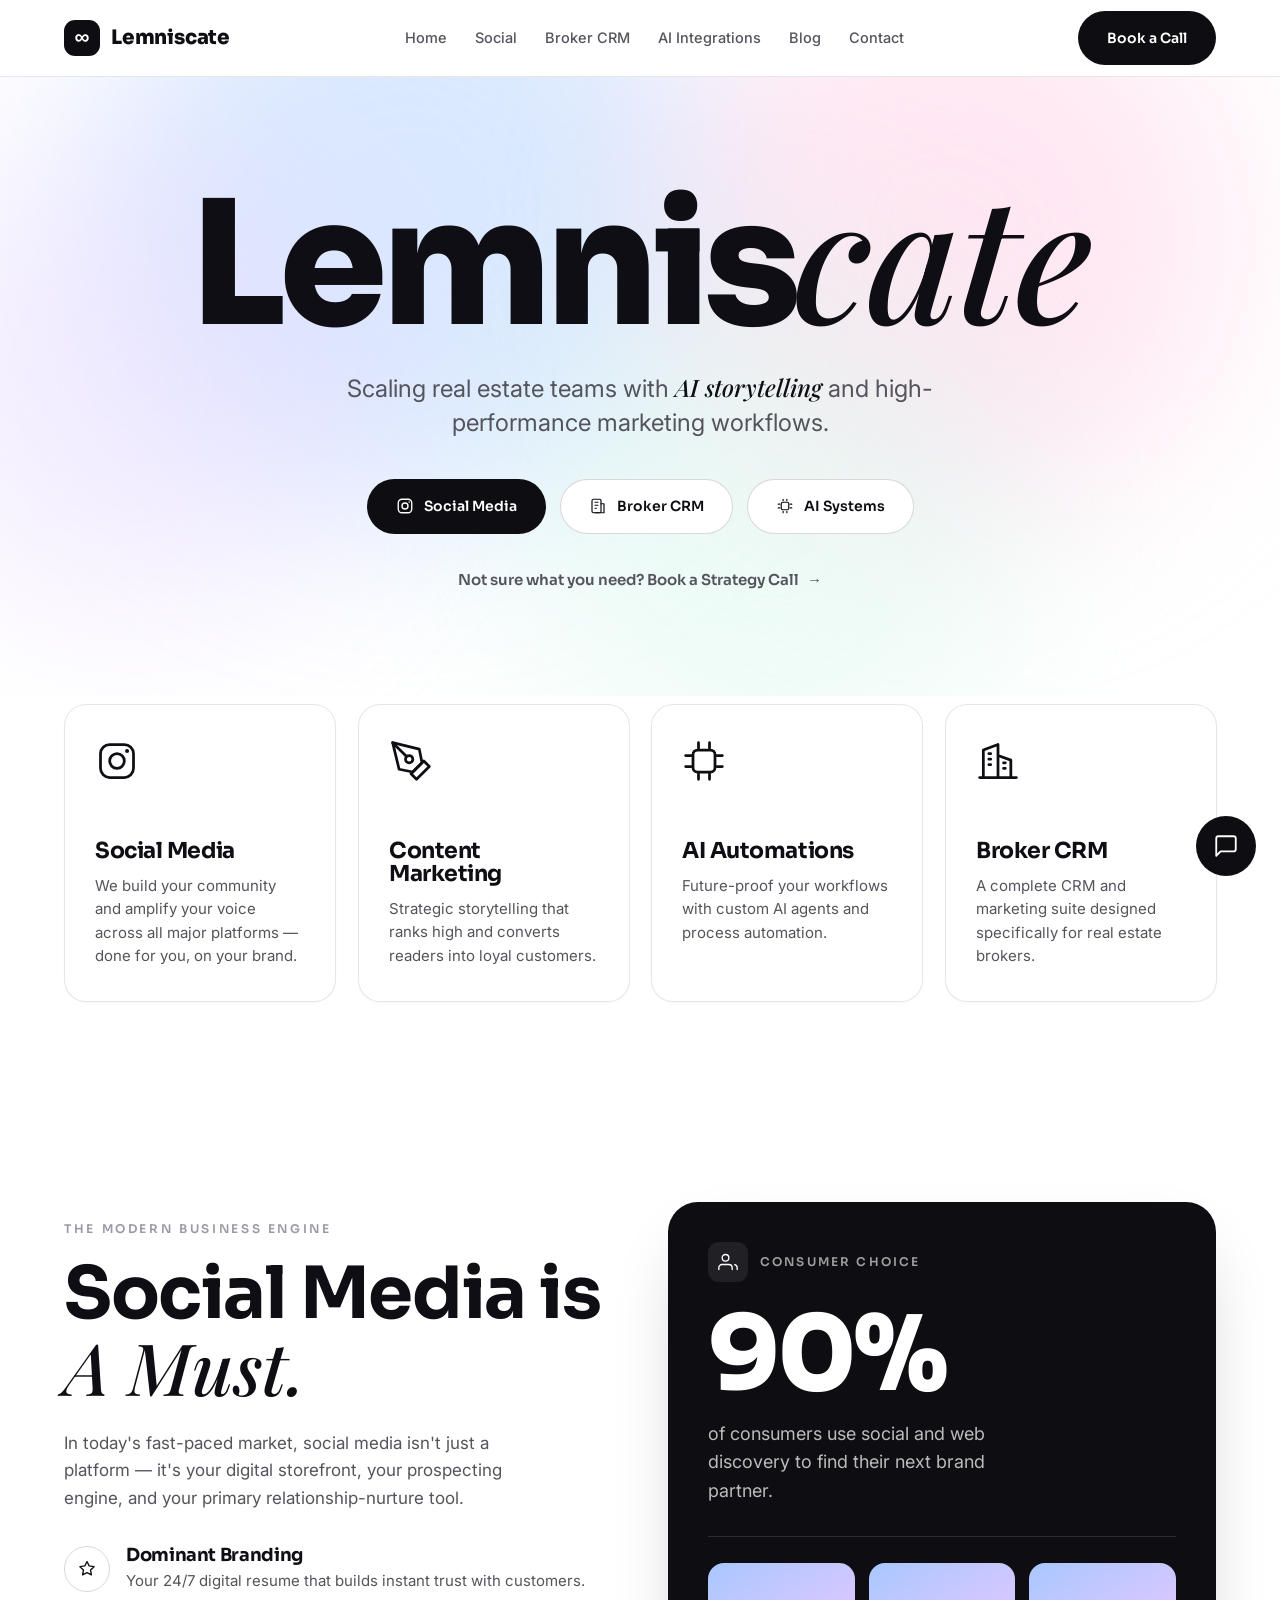
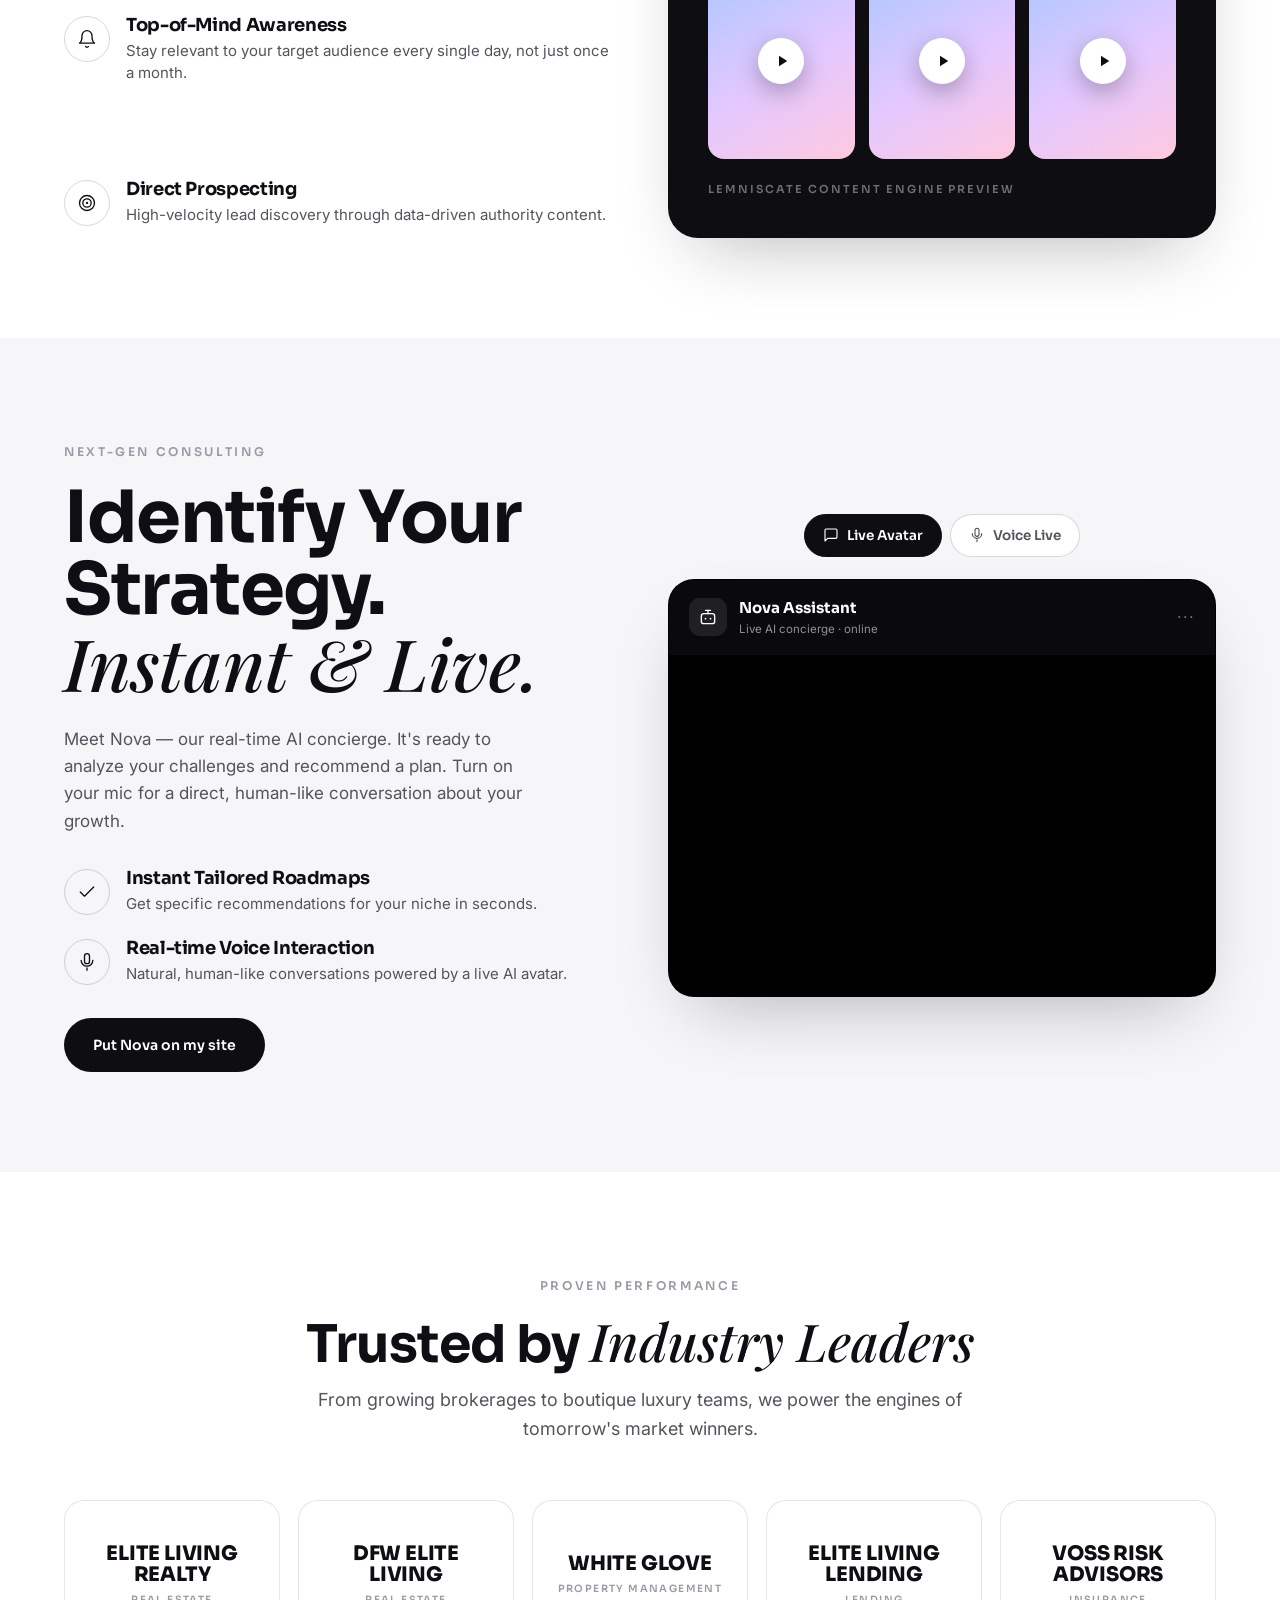
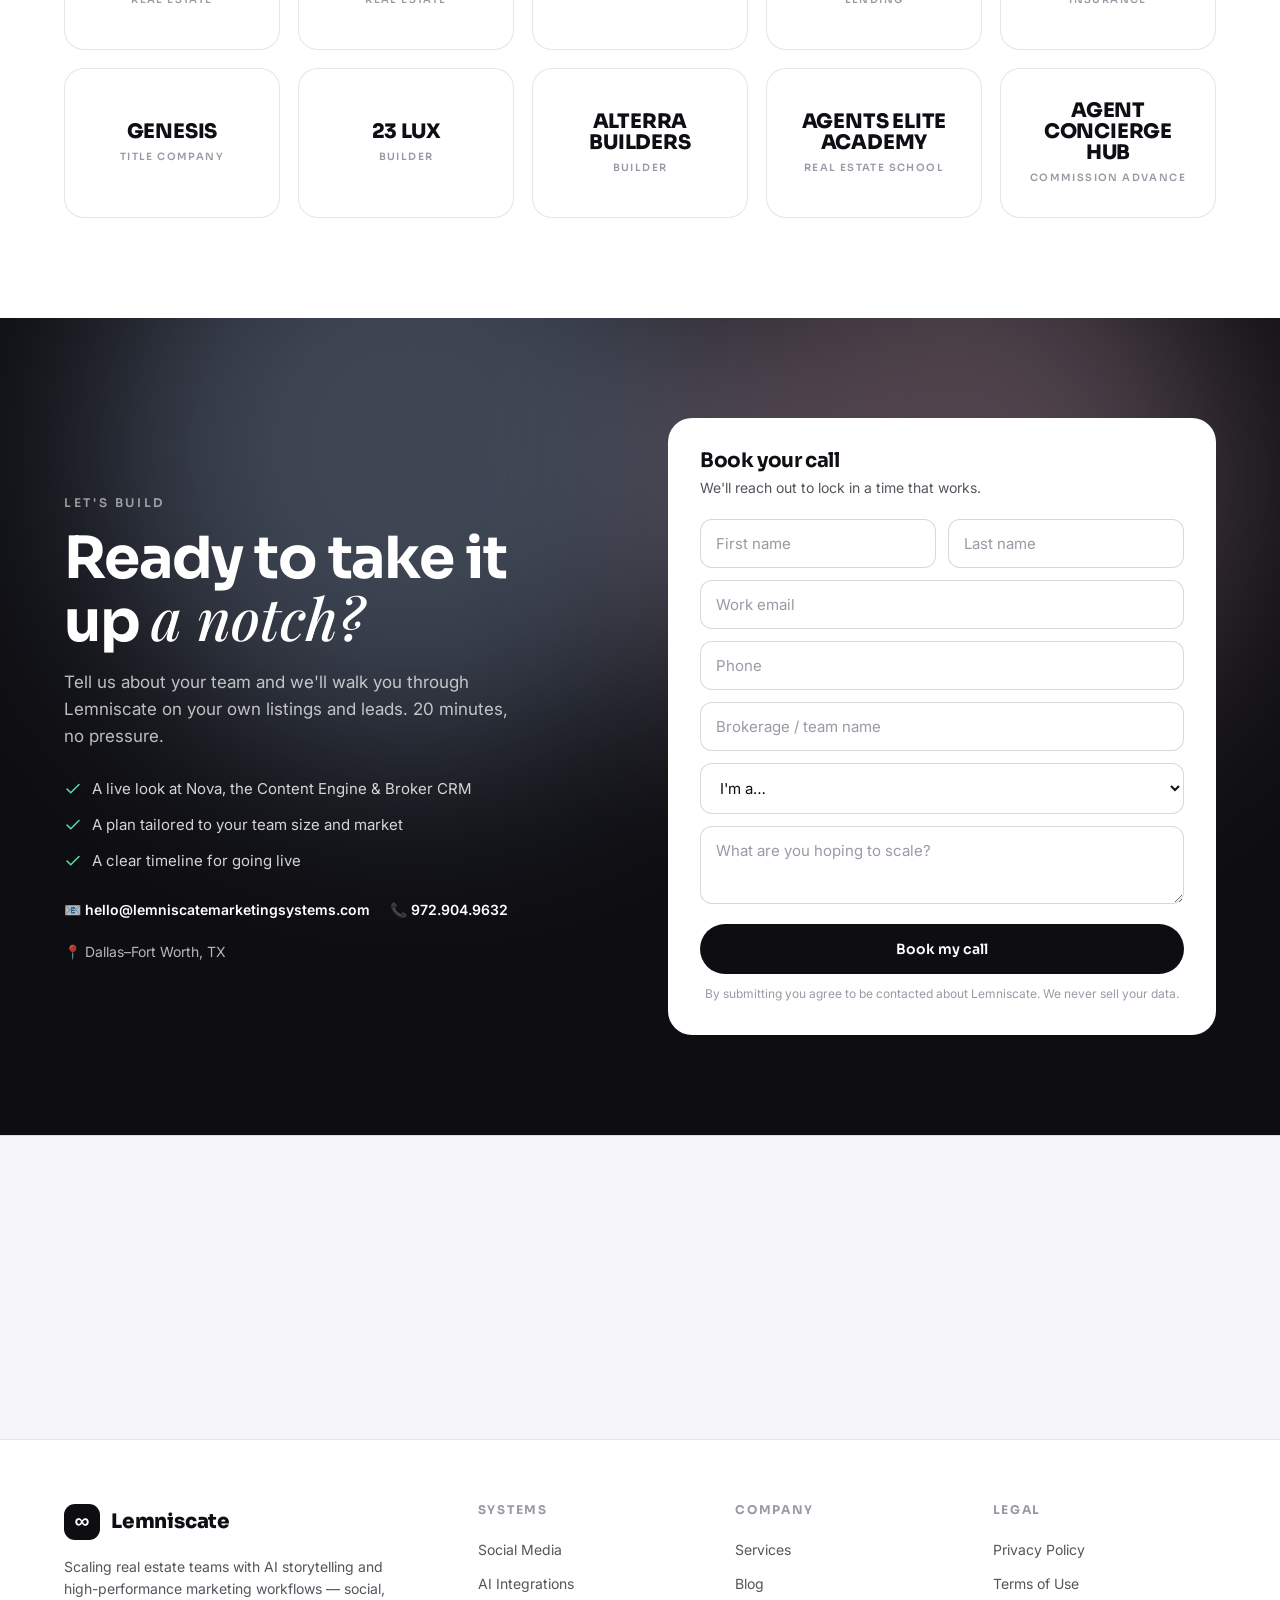
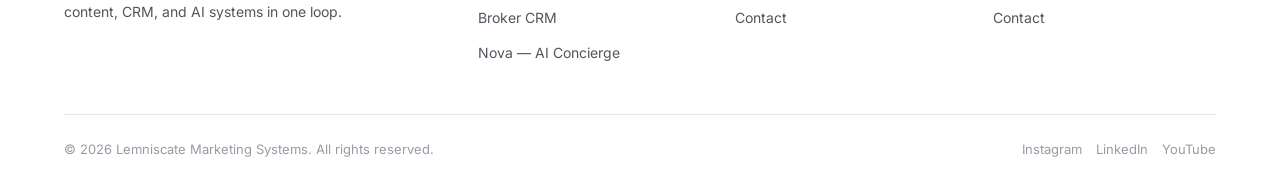
==== commit 848ab230: "Phase 1 backend: Supabase leads, tracking, and admin page - New Supabase project 'Lemniscate' with s" ====
--- a/index.html
+++ b/index.html
@@ -284,6 +284,7 @@
 <button class="to-top" id="toTop" aria-label="Back to top"><svg viewBox="0 0 24 24" fill="none" stroke="currentColor" stroke-width="2" stroke-linecap="round" stroke-linejoin="round"><path d="M12 19V5M5 12l7-7 7 7"/></svg></button>
 <a class="chat-fab" href="#contact" aria-label="Chat with us"><svg viewBox="0 0 24 24" fill="none" stroke="currentColor" stroke-width="1.7" stroke-linecap="round" stroke-linejoin="round"><path d="M21 15a2 2 0 0 1-2 2H7l-4 4V5a2 2 0 0 1 2-2h14a2 2 0 0 1 2 2z"/></svg></a>
 
+<script src="assets/lm.js"></script>
 <script src="assets/app.js"></script>
 
 <!-- ============================================================
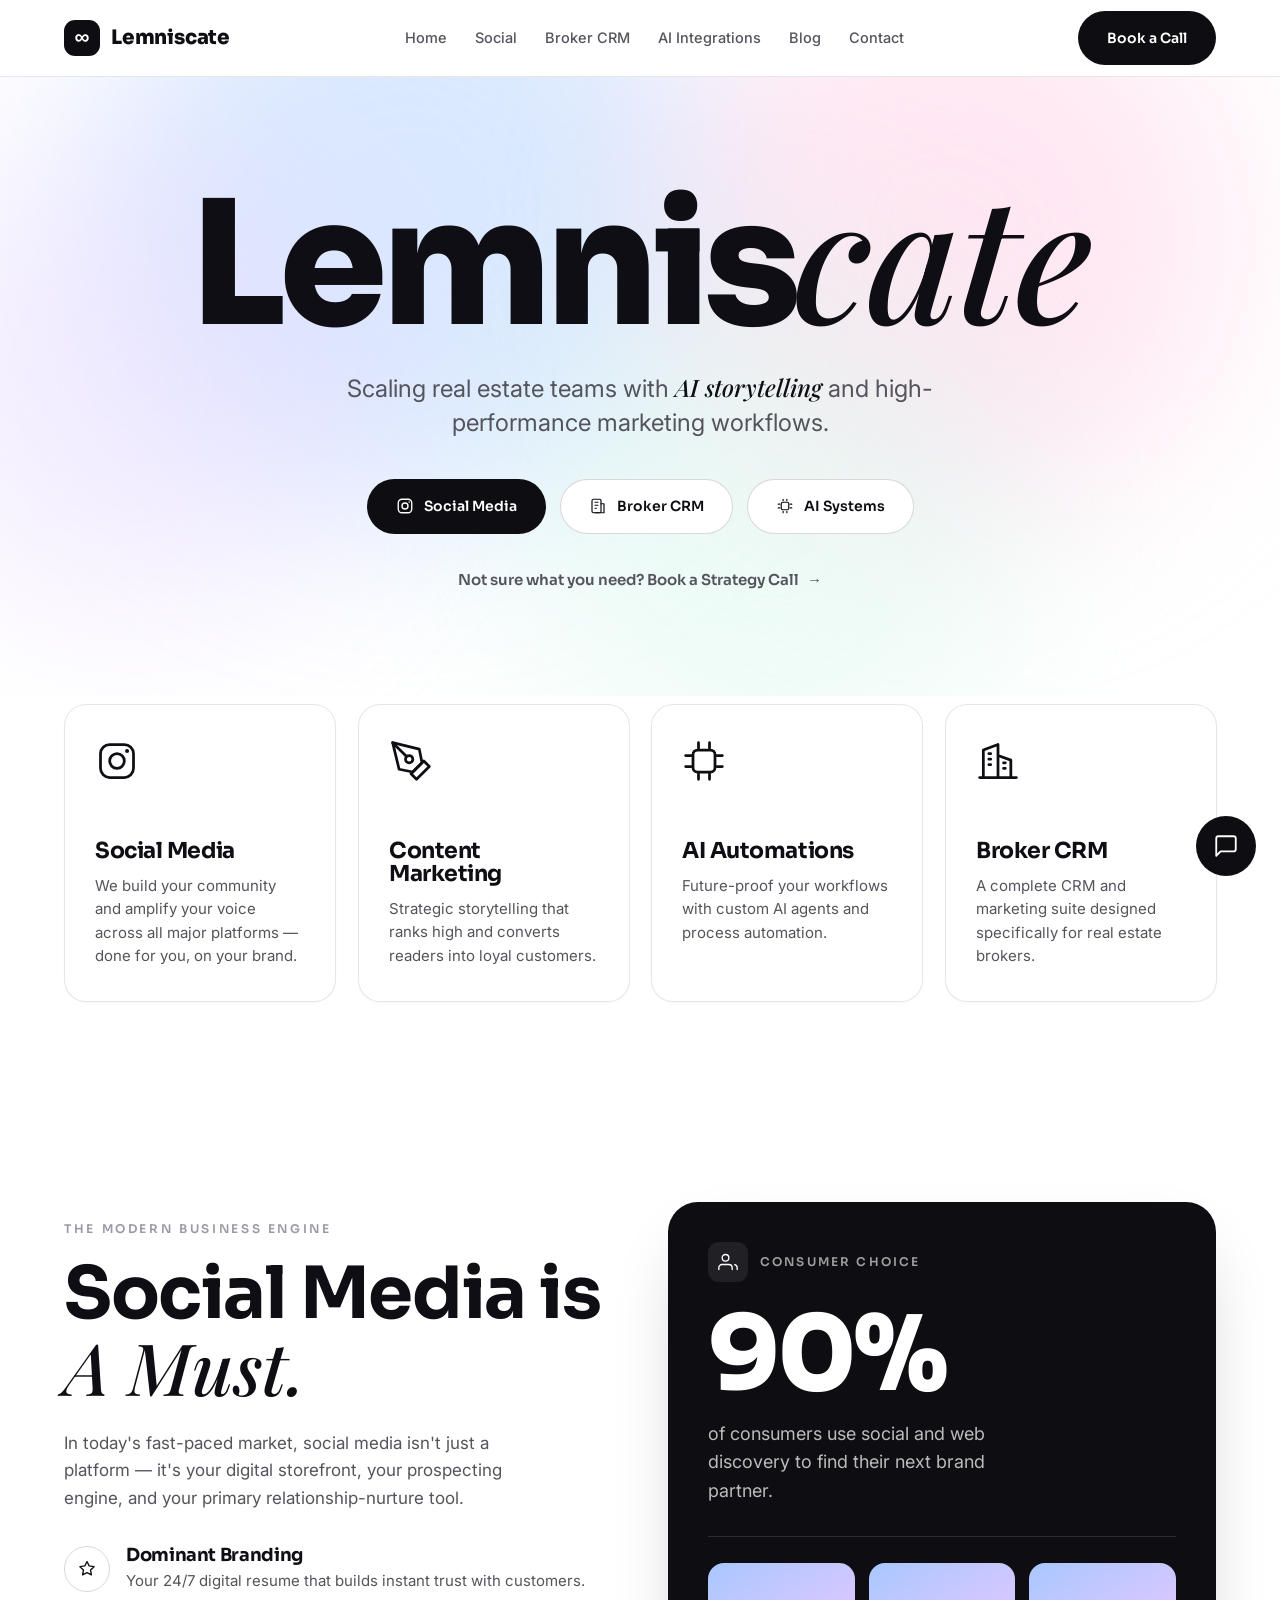
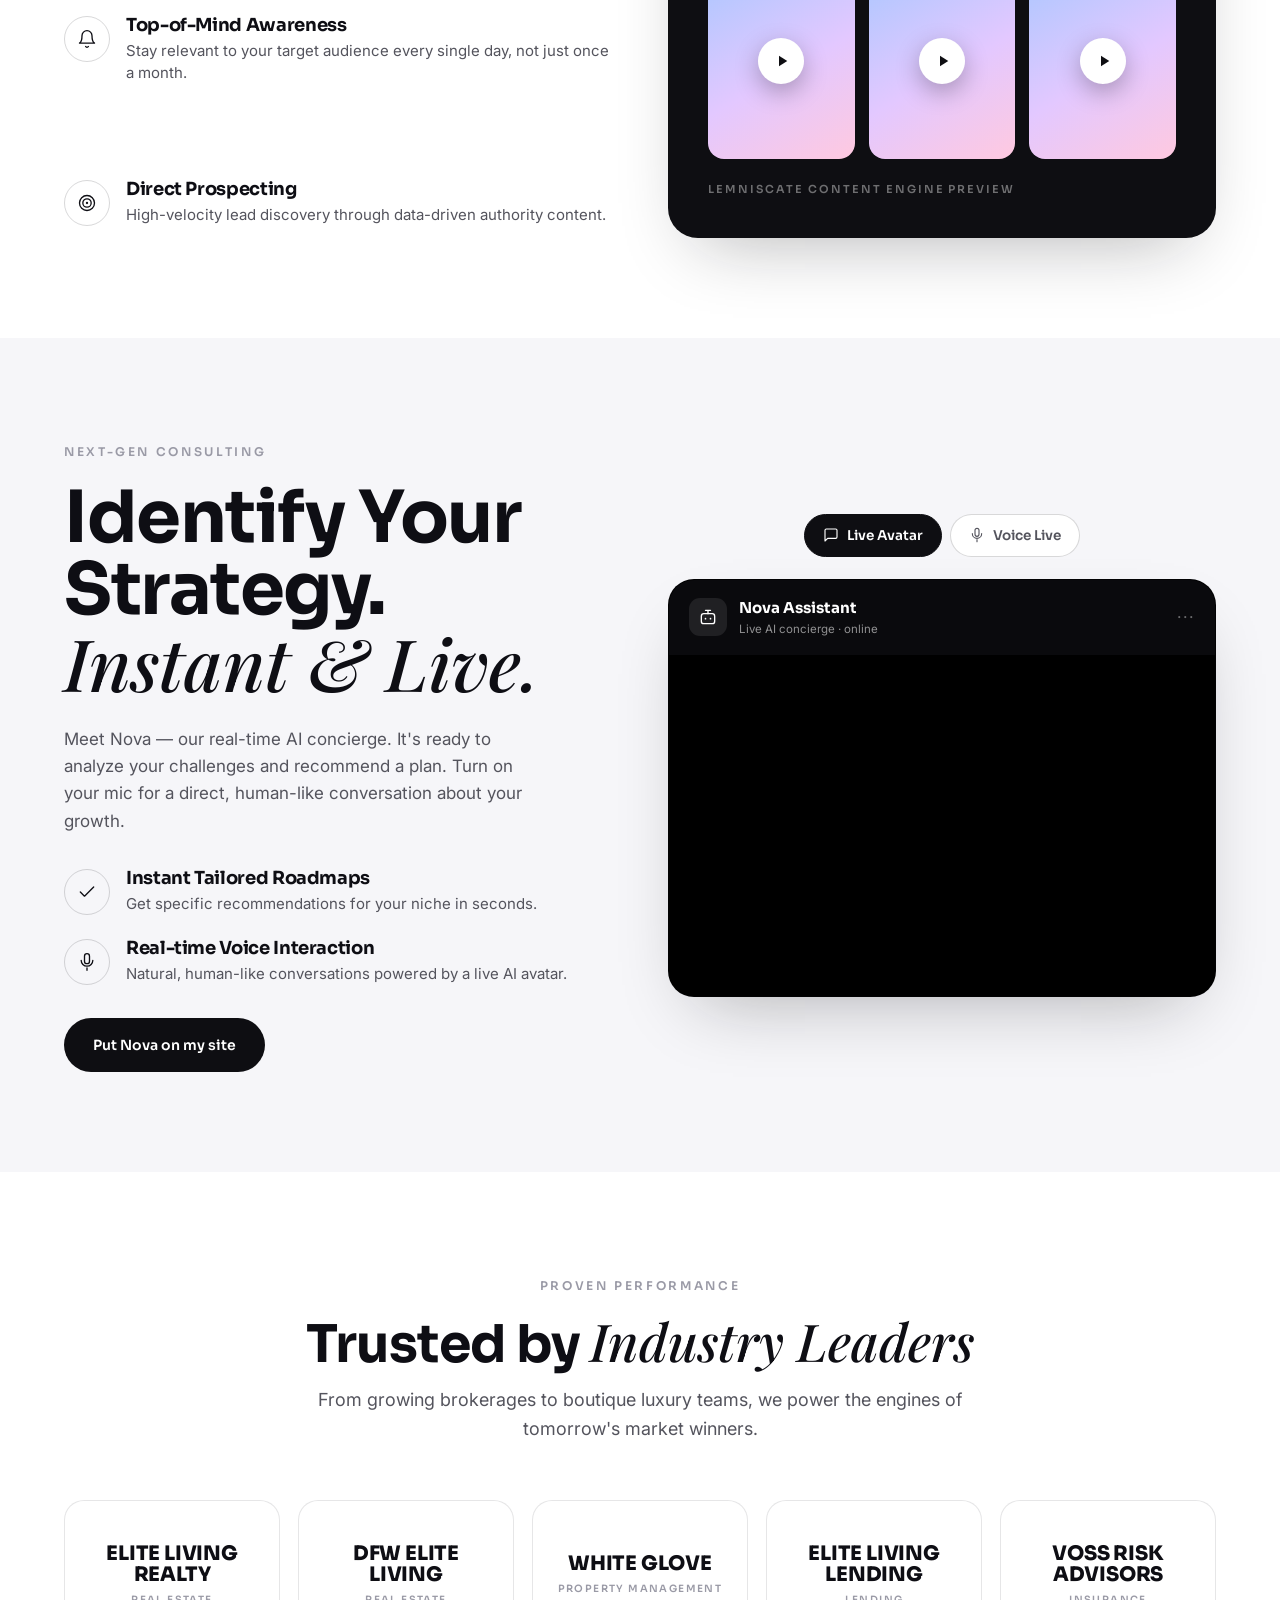
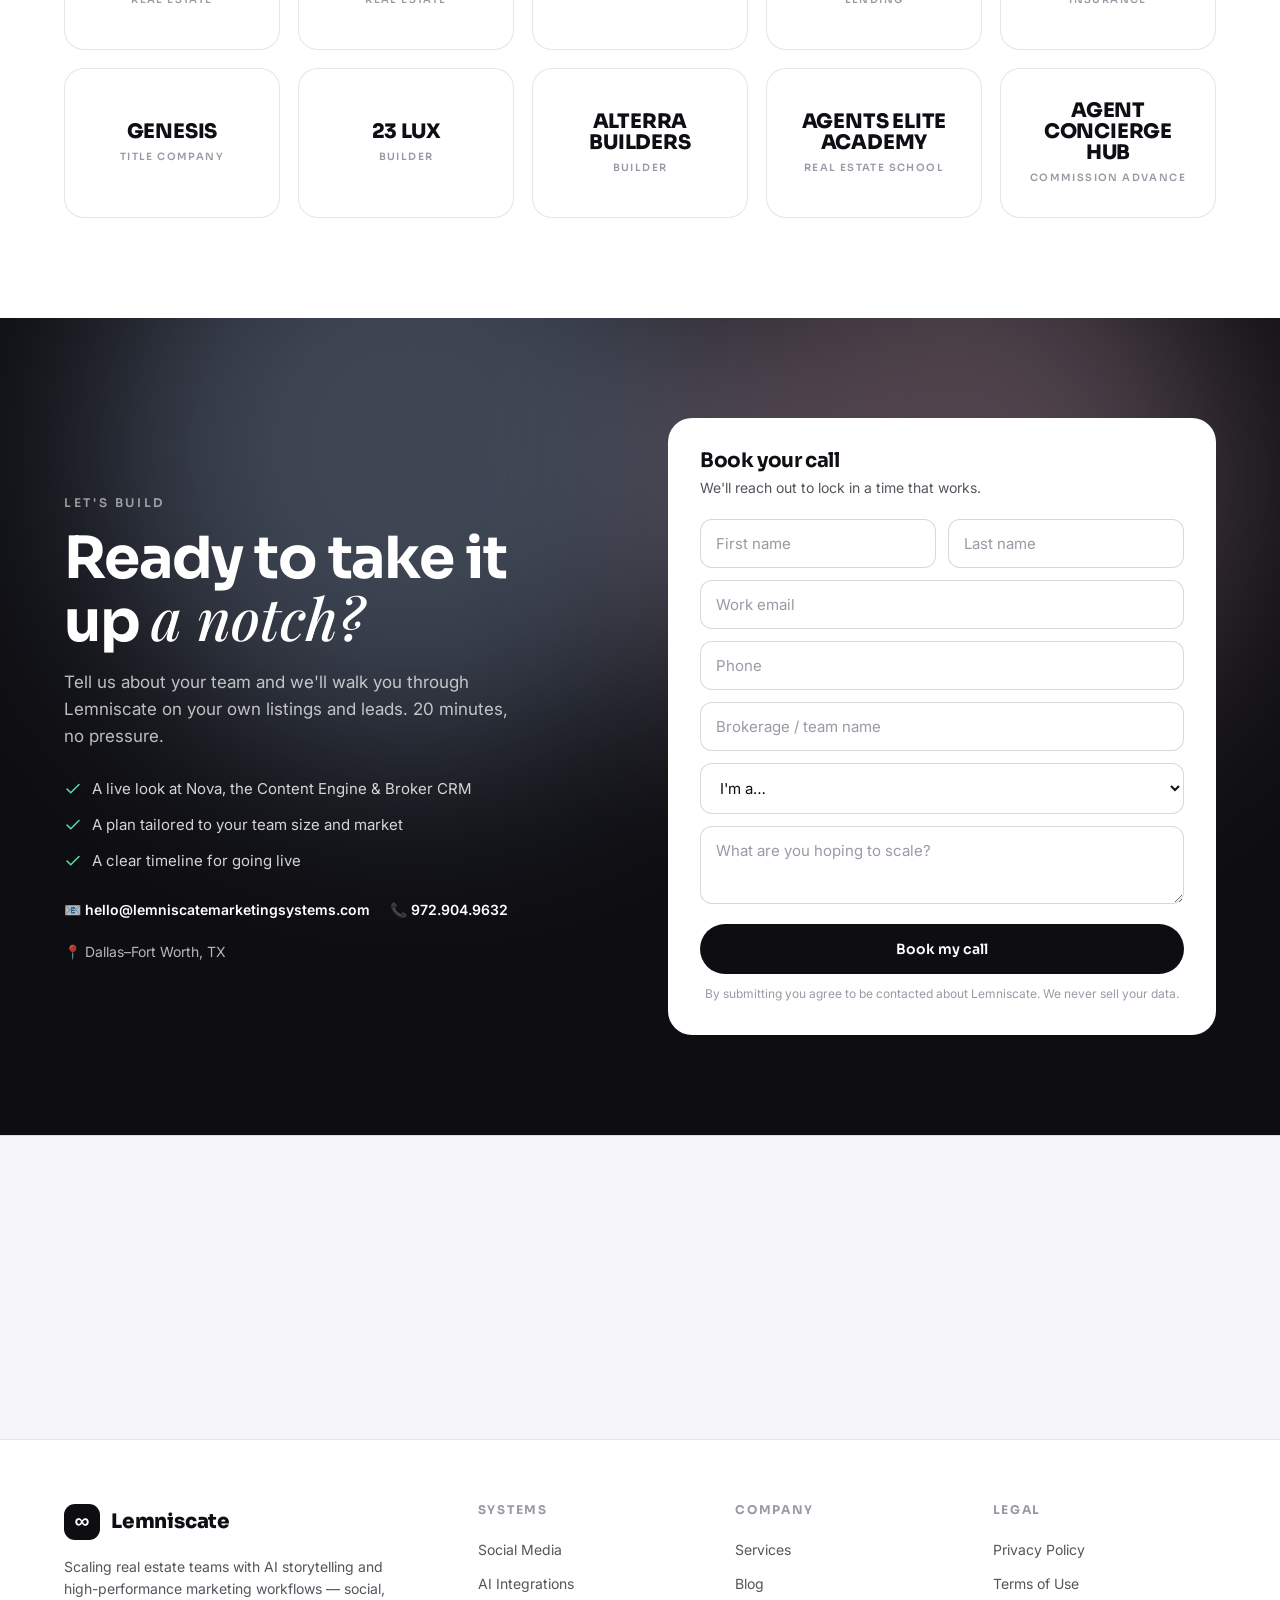
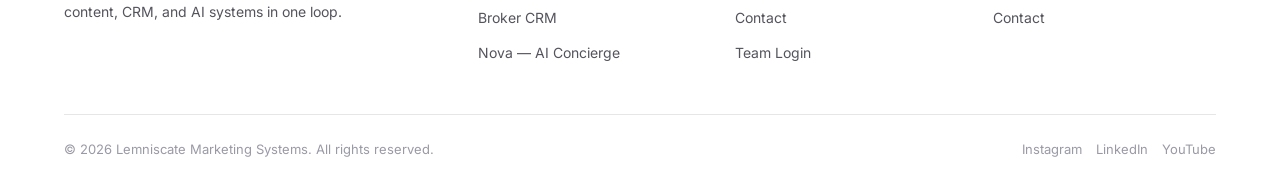
==== commit ac3770d5: "Add Team Login link to footer on all pages Adds a discreet "Team Login" link (→ admin.html) to the f" ====
--- a/index.html
+++ b/index.html
@@ -267,6 +267,7 @@
       <a href="#services">Services</a>
       <a href="blog.html">Blog</a>
       <a href="contact.html">Contact</a>
+      <a href="admin.html">Team Login</a>
     </div>
     <div class="foot-col"><h4>Legal</h4>
       <a href="/privacy-policy.html">Privacy Policy</a>
--- a/assets/styles.css
+++ b/assets/styles.css
@@ -575,3 +575,143 @@
   .pl-msg.err{display:block;background:rgba(216,80,63,.10);color:#c0402f;border:1px solid rgba(216,80,63,.28)}
   .pl-note{font-size:12px;color:var(--ink-3);margin-top:8px}
   @media(max-width:820px){.prelaunch .wrap{grid-template-columns:1fr;gap:24px}.pl-form .row2{grid-template-columns:1fr}}
+
+  /* ============================================================
+     BROKER DECK (white, clean) — broker-deck.html
+     ============================================================ */
+  .deck{display:grid;grid-template-columns:288px 1fr;min-height:100vh}
+  .deck-rail{position:sticky;top:0;height:100vh;border-right:1px solid var(--line);padding:24px 22px;display:flex;flex-direction:column;background:#fff;overflow:auto}
+  .deck-rail .logo{margin-bottom:20px}
+  .deck-rail .grp{font-family:'Sora',sans-serif;font-size:10.5px;font-weight:700;letter-spacing:.16em;text-transform:uppercase;color:var(--ink-3);margin:16px 0 6px}
+  .deck-rail .navi{display:block;font-family:'Sora',sans-serif;font-weight:700;font-size:14.5px;color:var(--ink-2);padding:7px 0;transition:.2s;border-left:2px solid transparent;padding-left:12px;margin-left:-12px}
+  .deck-rail .navi:hover{color:var(--ink)}
+  .deck-rail .navi.on{color:var(--accent);border-left-color:var(--accent)}
+  .deck-foot{margin-top:auto;padding-top:18px}
+  .deck-prog{height:4px;background:var(--line);border-radius:100px;overflow:hidden;margin-bottom:8px}
+  .deck-prog i{display:block;height:100%;width:0;background:var(--accent);transition:width .3s var(--ease)}
+  .deck-count{font-family:'Sora',sans-serif;font-size:12px;color:var(--ink-3);margin-bottom:14px}
+  .deck-back{font-family:'Sora',sans-serif;font-size:12.5px;color:var(--ink-3);display:inline-flex;gap:6px;margin-bottom:14px}
+  .deck-back:hover{color:var(--ink)}
+
+  .slide{padding:96px 7% 96px;border-bottom:1px solid var(--line);position:relative}
+  .slide .chap{font-family:'Sora',sans-serif;font-weight:700;font-size:12px;letter-spacing:.16em;text-transform:uppercase;color:var(--accent);margin-bottom:20px;display:flex;align-items:center;gap:8px}
+  .slide h2{font-family:'Sora',sans-serif;font-weight:800;font-size:clamp(34px,4.6vw,60px);line-height:1;letter-spacing:-.02em;text-transform:uppercase}
+  .slide h2 .em{display:block;color:var(--accent);font-family:'Playfair Display',serif;font-style:italic;font-weight:600;text-transform:none;letter-spacing:-.01em;margin-top:4px}
+  .slide .lead{color:var(--ink-2);font-size:clamp(16px,1.8vw,19px);line-height:1.55;max-width:60ch;margin-top:26px}
+  .slide .lead b{color:var(--ink)}
+
+  .dcards{display:grid;grid-template-columns:repeat(3,1fr);gap:20px;margin-top:44px}
+  .dcard{background:var(--panel);border:1px solid var(--line);border-radius:18px;padding:28px;box-shadow:var(--shadow)}
+  .dcard .qn{font-family:'Sora',sans-serif;font-weight:700;font-size:11px;letter-spacing:.1em;text-transform:uppercase;color:var(--accent);margin-bottom:12px}
+  .dcard h4{font-size:18px;margin-bottom:8px}
+  .dcard p{color:var(--ink-2);font-size:14.5px;line-height:1.5}
+  .dcard .em{color:var(--accent);font-family:'Playfair Display',serif;font-style:italic;font-weight:600}
+  .dcard .big{font-family:'Sora',sans-serif;font-weight:800;font-size:48px;color:var(--accent);letter-spacing:-.02em;margin-bottom:6px}
+
+  .dtable{width:100%;border-collapse:collapse;margin-top:34px;border:1px solid var(--line);border-radius:16px;overflow:hidden;box-shadow:var(--shadow)}
+  .dtable th,.dtable td{text-align:left;padding:15px 20px;border-bottom:1px solid var(--line);font-size:15px}
+  .dtable th{font-family:'Sora',sans-serif;font-size:11px;letter-spacing:.1em;text-transform:uppercase;color:var(--ink-3);background:var(--bg-2)}
+  .dtable td:last-child,.dtable th:last-child{text-align:right;font-variant-numeric:tabular-nums}
+  .dtable tr:last-child td{border-bottom:0}
+  .dtable .tot td{font-family:'Sora',sans-serif;font-weight:800;background:rgba(216,80,63,.06);color:#c0402f}
+
+  .dcallout{margin-top:26px;border:1px solid var(--line-2);border-left:3px solid var(--accent);background:linear-gradient(90deg,rgba(99,91,255,.05),transparent);border-radius:14px;padding:22px 24px;color:var(--ink-2);font-size:15.5px;line-height:1.55}
+  .dcallout b{color:var(--ink)}
+
+  .dtimeline{margin-top:40px;display:grid;gap:0;position:relative;padding-left:8px}
+  .dstep{display:flex;gap:18px;padding:0 0 26px;position:relative}
+  .dstep::before{content:"";position:absolute;left:13px;top:28px;bottom:0;width:2px;background:var(--line)}
+  .dstep:last-child::before{display:none}
+  .dstep .dot{flex:0 0 28px;width:28px;height:28px;border-radius:50%;border:2px solid var(--line-2);background:#fff;display:grid;place-items:center;color:var(--ink-3);z-index:1}
+  .dstep.on .dot{border-color:var(--accent);background:var(--accent);color:#fff}
+  .dstep .dot svg{width:15px;height:15px;stroke-width:3}
+  .dstep h4{font-size:17px;margin-bottom:3px}.dstep.on h4{color:var(--accent)}
+  .dstep p{color:var(--ink-2);font-size:14.5px}
+
+  .chips{display:flex;flex-wrap:wrap;gap:10px;margin-top:34px}
+  .chips span{font-family:'Sora',sans-serif;font-weight:600;font-size:13.5px;padding:9px 16px;border:1px solid var(--line-2);border-radius:100px;color:var(--ink-2);background:#fff}
+  .dexp{margin-top:22px;display:grid;gap:12px}
+  .dexp details{border:1px solid var(--line);border-radius:14px;background:#fff;box-shadow:var(--shadow);overflow:hidden}
+  .dexp summary{list-style:none;cursor:pointer;padding:18px 22px;font-family:'Sora',sans-serif;font-weight:700;font-size:16px;display:flex;justify-content:space-between;align-items:center;gap:16px}
+  .dexp summary::-webkit-details-marker{display:none}
+  .dexp summary .pm{color:var(--accent);transition:.3s;flex:0 0 auto}
+  .dexp details[open] summary .pm{transform:rotate(45deg)}
+  .dexp .body{padding:0 22px 20px;color:var(--ink-2);font-size:15px;line-height:1.55}
+
+  .dbars{margin-top:36px;display:grid;gap:22px;max-width:760px}
+  .dbar .top{display:flex;justify-content:space-between;font-family:'Sora',sans-serif;font-weight:700;font-size:15px;margin-bottom:8px}
+  .dbar .top .v{color:var(--accent)}
+  .dbar .track{height:12px;border-radius:100px;background:var(--line);overflow:hidden}
+  .dbar .track i{display:block;height:100%;background:linear-gradient(90deg,#7c74ff,var(--accent));border-radius:100px}
+
+  .dnum{display:grid;grid-template-columns:repeat(3,1fr);gap:20px;margin-top:40px}
+  .dnum .n{background:var(--panel);border:1px solid var(--line);border-radius:18px;padding:30px;text-align:center;box-shadow:var(--shadow)}
+  .dnum .n .b{font-family:'Sora',sans-serif;font-weight:800;font-size:52px;color:var(--accent);letter-spacing:-.02em}
+  .dnum .n p{color:var(--ink-2);font-size:14px;margin-top:8px}
+
+  .chat2{display:grid;grid-template-columns:1fr 1fr;gap:24px;margin-top:40px}
+  .cbox{border:1px solid var(--line);border-radius:20px;overflow:hidden;box-shadow:var(--shadow);background:#fff}
+  .cbox .chd{display:flex;align-items:center;gap:12px;padding:16px 18px;background:var(--bg-2);border-bottom:1px solid var(--line)}
+  .cbox .av{width:38px;height:38px;border-radius:50%;background:var(--accent);color:#fff;display:grid;place-items:center;font-family:'Sora',sans-serif;font-weight:700;font-size:13px}
+  .cbox .nm{font-family:'Sora',sans-serif;font-weight:700;font-size:15px}
+  .cbox .st{font-size:11.5px;color:#20b26a;display:flex;align-items:center;gap:6px}
+  .cbox .st::before{content:"";width:7px;height:7px;border-radius:50%;background:#20b26a}
+  .cbox .msgs{padding:18px;min-height:120px;display:grid;gap:10px}
+  .cbox .m{background:var(--bg-2);border:1px solid var(--line);border-radius:12px;padding:11px 14px;font-size:14px;color:var(--ink);max-width:92%}
+  .cbox .m.me{background:var(--accent);color:#fff;border-color:var(--accent);margin-left:auto}
+  .cbox .sug{display:flex;flex-wrap:wrap;gap:8px;padding:0 18px 14px}
+  .cbox .sug button{font-family:inherit;font-size:12.5px;padding:7px 12px;border:1px solid var(--line-2);border-radius:100px;background:#fff;color:var(--ink-2);cursor:pointer}
+  .cbox .sug button:hover{border-color:var(--accent);color:var(--accent)}
+  .cbox .inp{display:flex;gap:8px;padding:14px 18px;border-top:1px solid var(--line)}
+  .cbox .inp input{flex:1;border:1px solid var(--line-2);border-radius:10px;padding:11px 13px;font-family:inherit;font-size:14px}
+  .cbox .inp button{background:var(--dark);color:#fff;border:0;border-radius:10px;font-family:'Sora',sans-serif;font-weight:600;padding:0 18px;cursor:pointer}
+
+  /* 6-month grid */
+  .mgrid{margin-top:34px;overflow-x:auto}
+  .mgrid table{border-collapse:separate;border-spacing:6px;min-width:820px}
+  .mgrid th{font-family:'Sora',sans-serif;font-size:11px;letter-spacing:.08em;text-transform:uppercase;color:var(--ink-3);padding:6px 10px;text-align:left}
+  .mgrid td.ws{font-family:'Sora',sans-serif;font-weight:700;font-size:14px;white-space:nowrap;padding-right:14px}
+  .mgrid .cell{border-radius:10px;padding:12px 12px;font-family:'Sora',sans-serif;font-weight:700;font-size:11px;color:#fff;text-align:center;line-height:1.25}
+  .mlegend{display:flex;flex-wrap:wrap;gap:14px;margin-top:22px;font-size:12.5px;color:var(--ink-2);font-family:'Sora',sans-serif;font-weight:600}
+  .mlegend span{display:inline-flex;align-items:center;gap:7px}
+  .mlegend i{width:12px;height:12px;border-radius:4px;display:inline-block}
+
+  /* ROI calc */
+  .calc{margin-top:40px;display:grid;grid-template-columns:1fr 1fr;gap:20px;max-width:820px}
+  .calc .fld label{display:block;font-family:'Sora',sans-serif;font-weight:600;font-size:13px;color:var(--ink-2);margin-bottom:7px}
+  .calc .fld input[type=number]{width:100%;border:1px solid var(--line-2);border-radius:12px;padding:14px 15px;font-family:inherit;font-size:18px;font-weight:600}
+  .calc .fld.full{grid-column:1/-1}
+  .calc input[type=range]{width:100%;accent-color:var(--accent)}
+  .calc .rl{display:flex;justify-content:space-between;font-size:12px;color:var(--ink-3);margin-top:4px}
+  .roi-out{margin-top:26px;max-width:820px;border:1px solid var(--line-2);border-radius:20px;overflow:hidden;box-shadow:var(--shadow-lg)}
+  .roi-out .r{display:flex;justify-content:space-between;align-items:center;padding:18px 24px;border-bottom:1px solid var(--line);font-size:15px;color:var(--ink-2)}
+  .roi-out .r .v{font-family:'Sora',sans-serif;font-weight:800;font-size:20px;color:var(--accent)}
+  .roi-out .r.grand{background:var(--dark);color:#fff;border-bottom:0}
+  .roi-out .r.grand .v{color:#fff;font-size:26px}
+
+  /* pricing */
+  .dprice{display:grid;grid-template-columns:repeat(3,1fr);gap:22px;margin-top:44px;align-items:start}
+  .dtier{background:var(--panel);border:1px solid var(--line);border-radius:22px;padding:32px 28px;box-shadow:var(--shadow);display:flex;flex-direction:column}
+  .dtier.feat{border:2px solid var(--accent);box-shadow:var(--shadow-lg);position:relative}
+  .dtier .pop{position:absolute;top:-13px;left:50%;transform:translateX(-50%);background:var(--accent);color:#fff;font-family:'Sora',sans-serif;font-weight:700;font-size:11px;letter-spacing:.08em;text-transform:uppercase;padding:5px 14px;border-radius:100px}
+  .dtier .tn{font-family:'Sora',sans-serif;font-weight:700;font-size:12px;letter-spacing:.1em;text-transform:uppercase;color:var(--ink-3);margin-bottom:10px}
+  .dtier .td{color:var(--ink-2);font-size:14px;min-height:56px;margin-bottom:18px}
+  .dtier ul{list-style:none;display:grid;gap:11px;flex:1;margin-bottom:24px}
+  .dtier li{display:flex;gap:9px;font-size:14px;color:var(--ink-2)}
+  .dtier li svg{width:16px;height:16px;color:#20b26a;flex:0 0 auto;margin-top:2px}
+  .dtier .pr{font-family:'Sora',sans-serif;font-weight:800;font-size:40px;letter-spacing:-.02em;margin-bottom:4px}
+  .dtier .pr small{font-size:15px;color:var(--ink-3);font-weight:500}
+  .dtier .btn{width:100%;margin-top:16px}
+
+  @media(max-width:960px){
+    .deck{grid-template-columns:1fr}
+    .deck-rail{position:static;height:auto;flex-direction:row;flex-wrap:wrap;align-items:center;gap:6px 14px;border-right:0;border-bottom:1px solid var(--line);overflow:visible}
+    .deck-rail .grp,.deck-foot .deck-back,.deck-count{display:none}
+    .deck-rail .navi{border-left:0;padding:6px 0;margin:0;font-size:13px}
+    .deck-rail .navi.on{border-left:0}
+    .deck-foot{margin:0 0 0 auto;padding:0;display:flex;align-items:center;gap:12px}
+    .deck-prog{width:120px;margin:0}
+    .deck-foot .btn{width:auto}
+    .dcards,.dnum,.dprice,.chat2,.calc{grid-template-columns:1fr}
+    .slide{padding:64px 24px}
+  }
